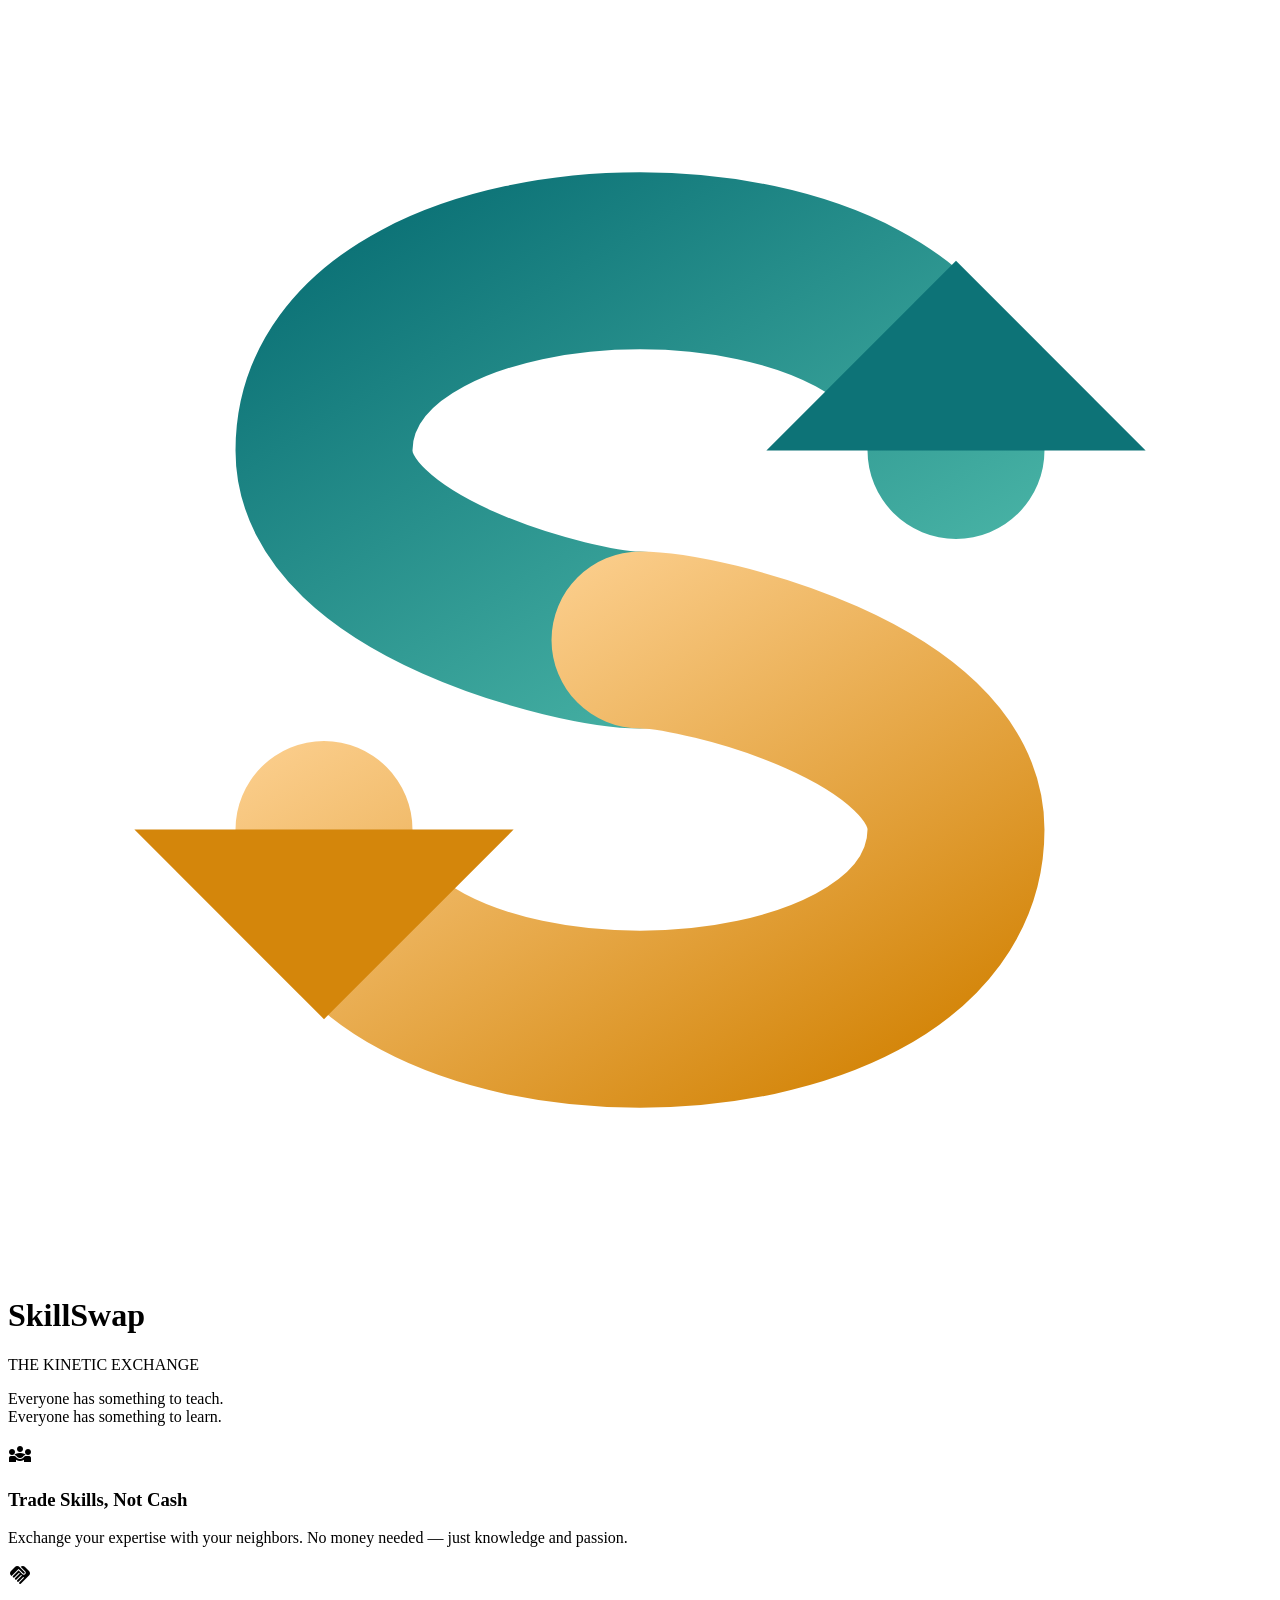
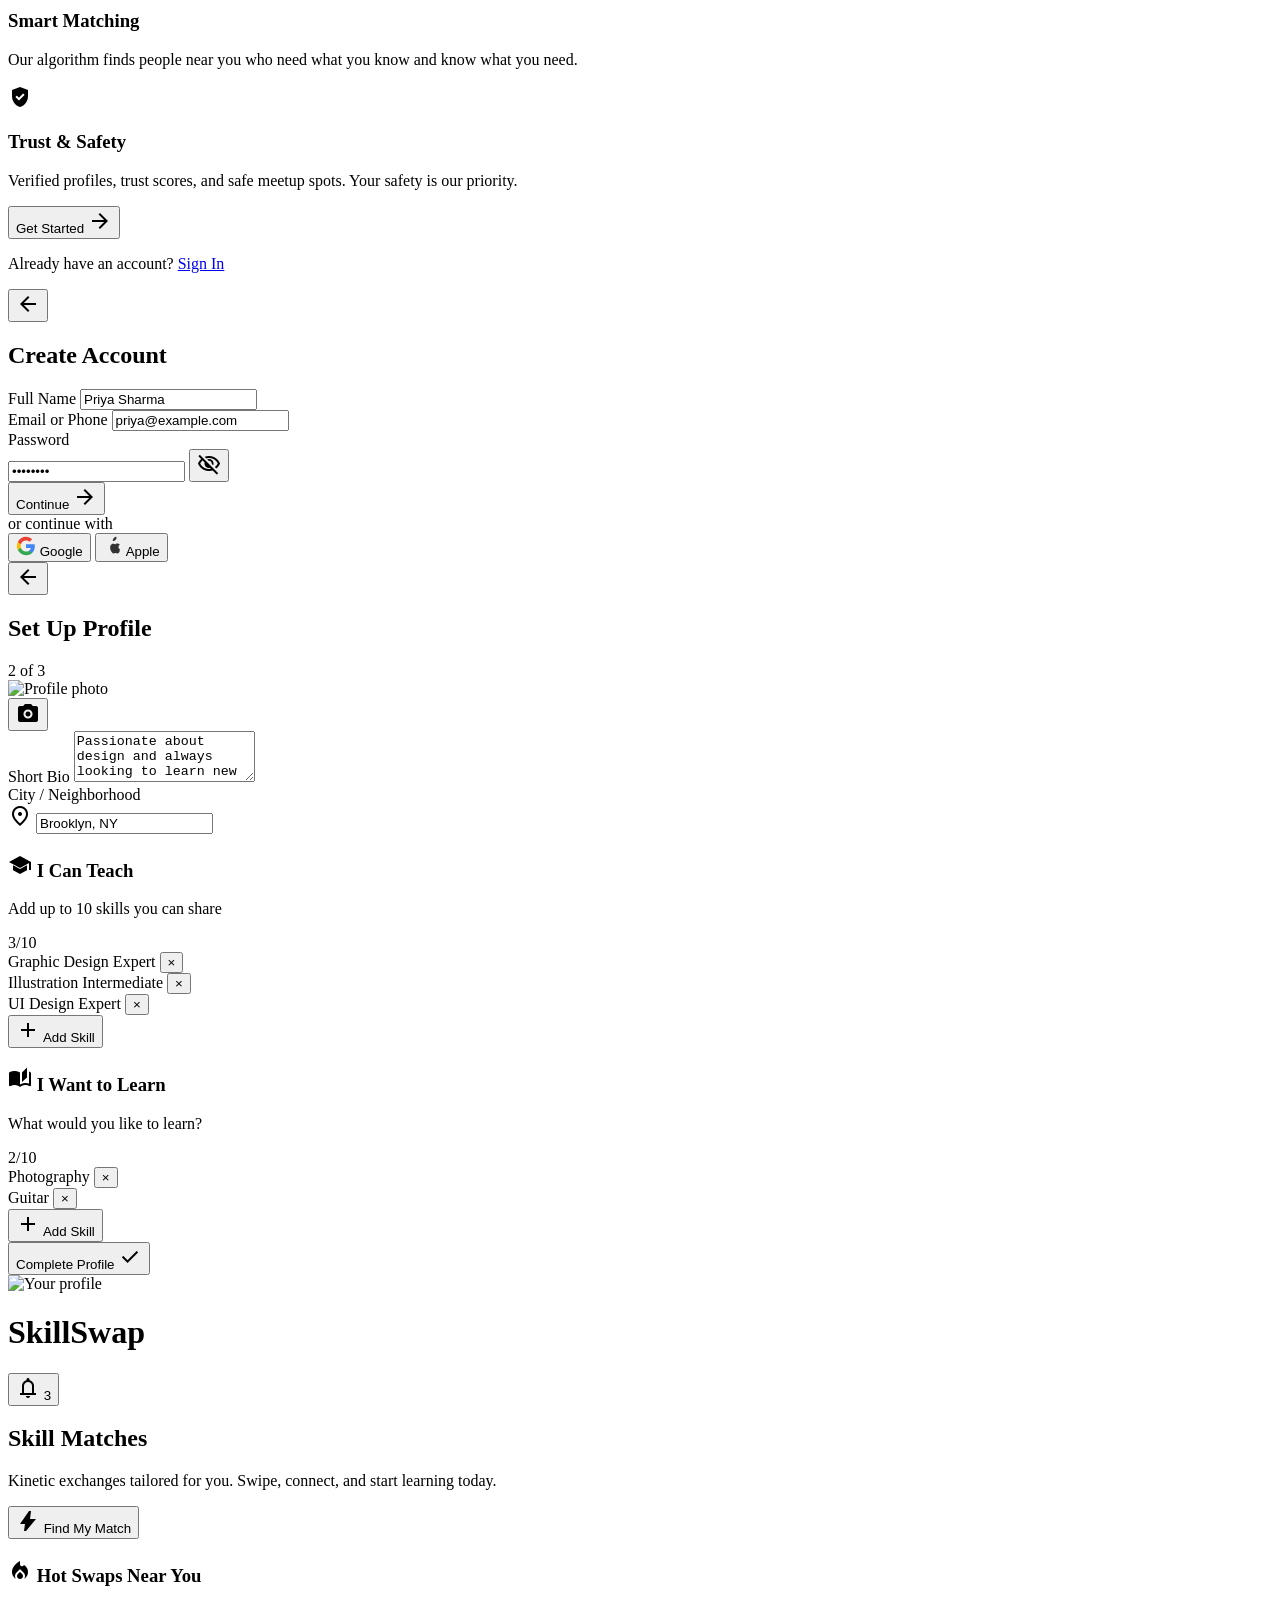
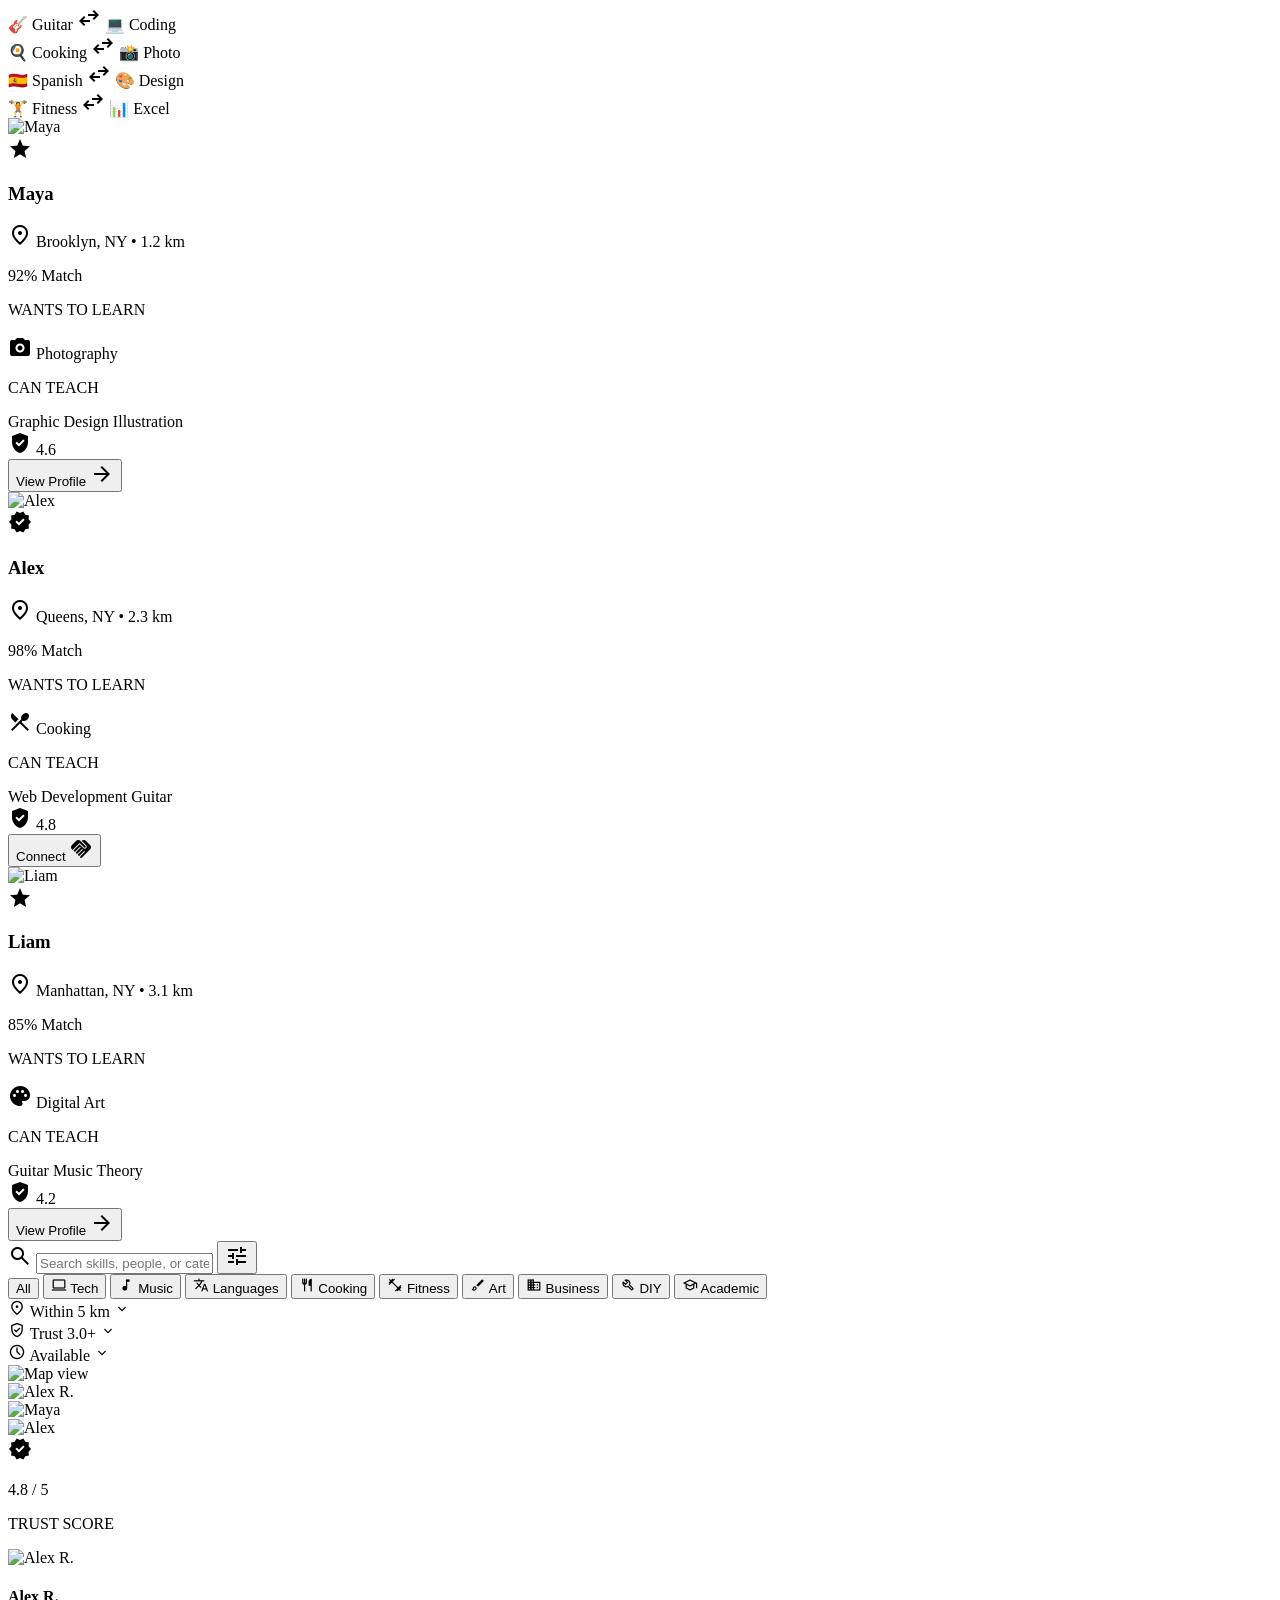
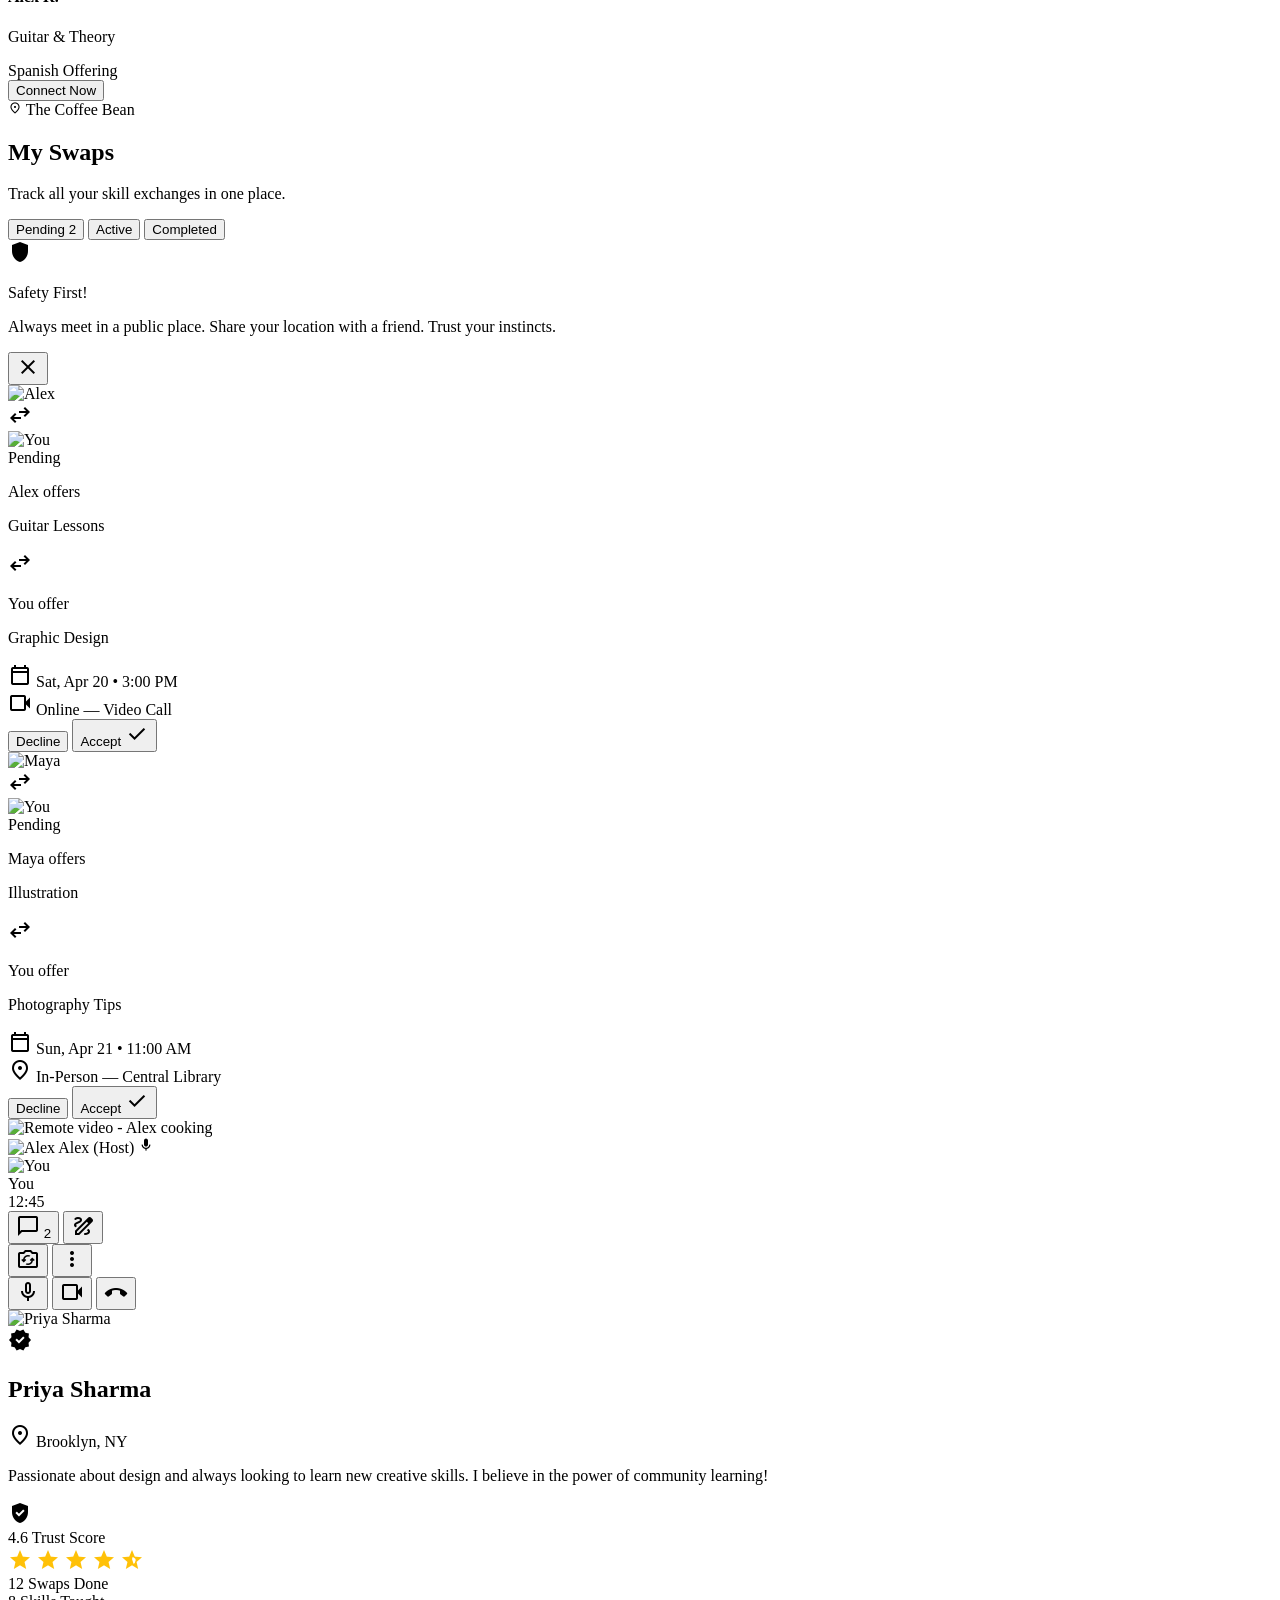
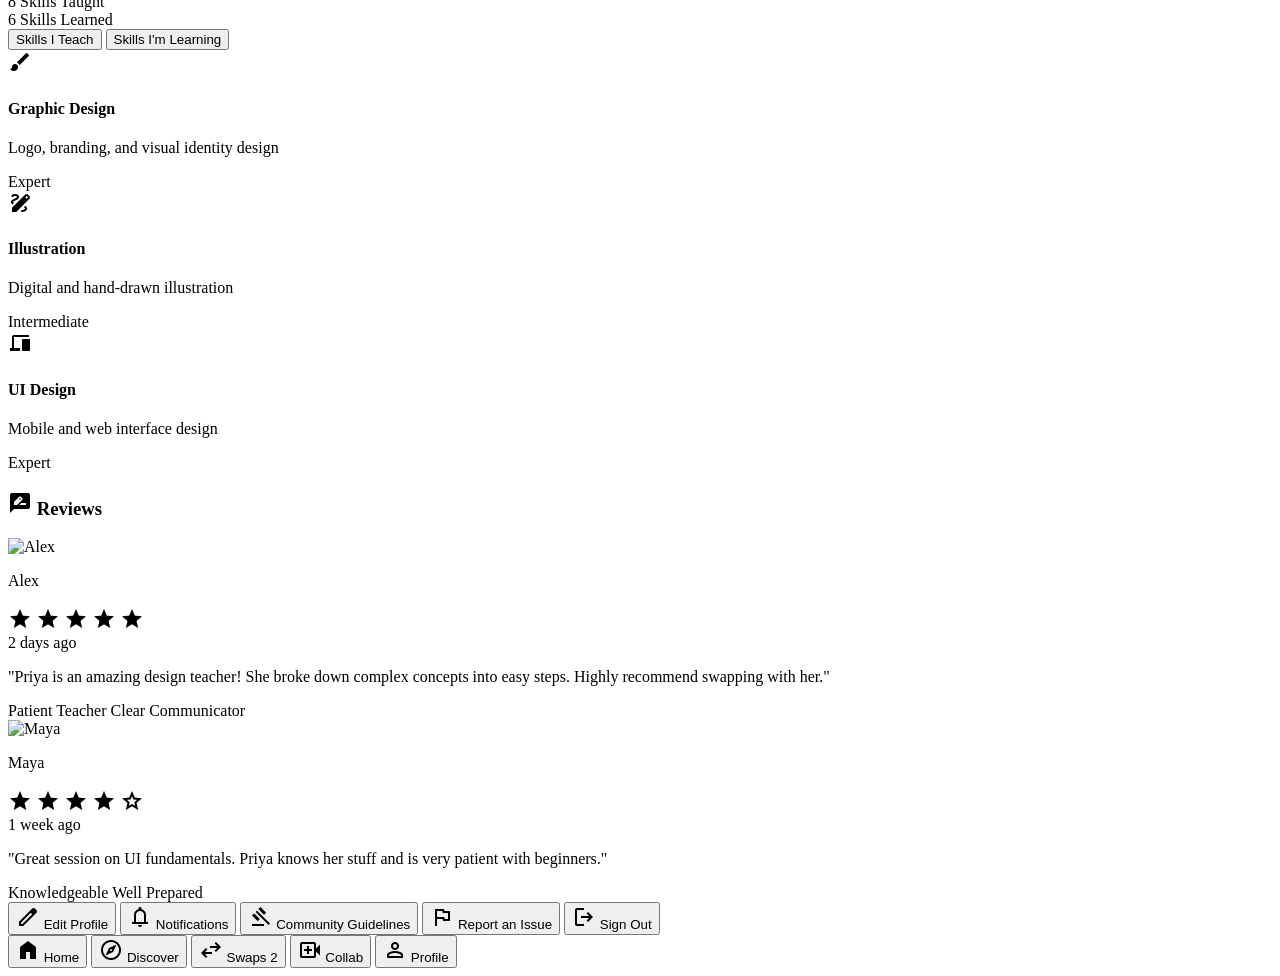
==== index.html @ 739ff27f "done commit" ====
<!DOCTYPE html>
<html lang="en">
<head>
    <meta charset="UTF-8"/>
    <meta name="viewport" content="width=device-width, initial-scale=1.0, maximum-scale=1.0, user-scalable=no, viewport-fit=cover"/>
    <title>SkillSwap — Trade Skills, Not Cash</title>
    <meta name="description" content="SkillSwap is a cashless, peer-to-peer skill exchange marketplace where users trade knowledge instead of money. Everyone has something to teach. Everyone has something to learn."/>
    <link rel="preconnect" href="https://fonts.googleapis.com"/>
    <link rel="preconnect" href="https://fonts.gstatic.com" crossorigin/>
    <link href="https://fonts.googleapis.com/css2?family=Plus+Jakarta+Sans:wght@400;500;600;700;800&family=Inter:wght@400;500;600;700&display=swap" rel="stylesheet"/>
    <link href="https://fonts.googleapis.com/css2?family=Material+Symbols+Outlined:wght,FILL@100..700,0..1&display=swap" rel="stylesheet"/>
    <link rel="stylesheet" href="styles.css"/>
</head>
<body>
    <!-- ============================================ -->
    <!-- SPLASH / ONBOARDING SCREEN                    -->
    <!-- ============================================ -->
    <div id="screen-onboarding" class="screen active">
        <div class="onboarding-bg">
            <div class="orb orb-1"></div>
            <div class="orb orb-2"></div>
            <div class="orb orb-3"></div>
        </div>
        <div class="onboarding-content">
            <!-- Logo -->
            <div class="logo-container">
                <svg class="logo-svg" viewBox="0 0 100 100" fill="none" xmlns="http://www.w3.org/2000/svg">
                    <defs>
                        <linearGradient id="primaryGrad" x1="0%" y1="0%" x2="100%" y2="100%">
                            <stop offset="0%" stop-color="#0d7377"/>
                            <stop offset="100%" stop-color="#4db8a9"/>
                        </linearGradient>
                        <linearGradient id="secondaryGrad" x1="100%" y1="100%" x2="0%" y2="0%">
                            <stop offset="0%" stop-color="#d4860b"/>
                            <stop offset="100%" stop-color="#ffd599"/>
                        </linearGradient>
                    </defs>
                    <path d="M 75 35 C 75 15, 25 15, 25 35 C 25 45, 45 50, 50 50" stroke="url(#primaryGrad)" stroke-linecap="round" stroke-width="14"/>
                    <polygon fill="#0d7377" points="75,20 90,35 60,35"/>
                    <path d="M 25 65 C 25 85, 75 85, 75 65 C 75 55, 55 50, 50 50" stroke="url(#secondaryGrad)" stroke-linecap="round" stroke-width="14"/>
                    <polygon fill="#d4860b" points="25,80 10,65 40,65"/>
                </svg>
                <div class="logo-glow"></div>
            </div>
            <h1 class="onboarding-title">SkillSwap</h1>
            <p class="onboarding-subtitle">THE KINETIC EXCHANGE</p>
            <p class="onboarding-tagline">Everyone has something to teach.<br/>Everyone has something to learn.</p>
            
            <!-- Onboarding Cards -->
            <div class="onboarding-cards" id="onboarding-cards">
                <div class="onboarding-card active" data-step="0">
                    <span class="material-symbols-outlined onboarding-card-icon" style="font-variation-settings: 'FILL' 1;">diversity_3</span>
                    <h3>Trade Skills, Not Cash</h3>
                    <p>Exchange your expertise with your neighbors. No money needed — just knowledge and passion.</p>
                </div>
                <div class="onboarding-card" data-step="1">
                    <span class="material-symbols-outlined onboarding-card-icon" style="font-variation-settings: 'FILL' 1;">handshake</span>
                    <h3>Smart Matching</h3>
                    <p>Our algorithm finds people near you who need what you know and know what you need.</p>
                </div>
                <div class="onboarding-card" data-step="2">
                    <span class="material-symbols-outlined onboarding-card-icon" style="font-variation-settings: 'FILL' 1;">verified_user</span>
                    <h3>Trust & Safety</h3>
                    <p>Verified profiles, trust scores, and safe meetup spots. Your safety is our priority.</p>
                </div>
            </div>
            <div class="onboarding-dots">
                <span class="dot active"></span>
                <span class="dot"></span>
                <span class="dot"></span>
            </div>
            <button class="btn-primary btn-lg" id="btn-get-started">
                <span>Get Started</span>
                <span class="material-symbols-outlined">arrow_forward</span>
            </button>
            <p class="onboarding-signin">Already have an account? <a href="#" id="btn-signin">Sign In</a></p>
        </div>
    </div>

    <!-- ============================================ -->
    <!-- SIGN UP SCREEN                                -->
    <!-- ============================================ -->
    <div id="screen-signup" class="screen">
        <div class="screen-header">
            <button class="btn-icon" id="signup-back">
                <span class="material-symbols-outlined">arrow_back</span>
            </button>
            <h2 class="screen-title">Create Account</h2>
            <div style="width:40px"></div>
        </div>
        <div class="screen-body">
            <div class="signup-form">
                <div class="form-group">
                    <label class="form-label">Full Name</label>
                    <input type="text" class="form-input" id="signup-name" placeholder="Enter your full name" value="Priya Sharma"/>
                </div>
                <div class="form-group">
                    <label class="form-label">Email or Phone</label>
                    <input type="text" class="form-input" id="signup-email" placeholder="email@example.com or +1..." value="priya@example.com"/>
                </div>
                <div class="form-group">
                    <label class="form-label">Password</label>
                    <div class="input-with-icon">
                        <input type="password" class="form-input" id="signup-password" placeholder="Create a strong password" value="••••••••"/>
                        <button class="input-icon-btn">
                            <span class="material-symbols-outlined">visibility_off</span>
                        </button>
                    </div>
                </div>
                
                <!-- OTP Section -->
                <div class="otp-section" id="otp-section" style="display:none;">
                    <p class="otp-text">We sent a verification code to your email</p>
                    <div class="otp-inputs">
                        <input type="text" maxlength="1" class="otp-input" value="4"/>
                        <input type="text" maxlength="1" class="otp-input" value="7"/>
                        <input type="text" maxlength="1" class="otp-input" value="2"/>
                        <input type="text" maxlength="1" class="otp-input" value="9"/>
                    </div>
                    <p class="otp-resend">Didn't get a code? <a href="#">Resend</a></p>
                </div>
                
                <button class="btn-primary btn-lg btn-full" id="btn-signup-next">
                    <span>Continue</span>
                    <span class="material-symbols-outlined">arrow_forward</span>
                </button>
                
                <div class="divider-text">
                    <span>or continue with</span>
                </div>
                <div class="social-buttons">
                    <button class="btn-social">
                        <svg width="20" height="20" viewBox="0 0 24 24"><path d="M22.56 12.25c0-.78-.07-1.53-.2-2.25H12v4.26h5.92a5.06 5.06 0 0 1-2.2 3.32v2.77h3.57c2.08-1.92 3.28-4.74 3.28-8.1z" fill="#4285F4"/><path d="M12 23c2.97 0 5.46-.98 7.28-2.66l-3.57-2.77c-.98.66-2.23 1.06-3.71 1.06-2.86 0-5.29-1.93-6.16-4.53H2.18v2.84C3.99 20.53 7.7 23 12 23z" fill="#34A853"/><path d="M5.84 14.09c-.22-.66-.35-1.36-.35-2.09s.13-1.43.35-2.09V7.07H2.18C1.43 8.55 1 10.22 1 12s.43 3.45 1.18 4.93l2.85-2.22.81-.62z" fill="#FBBC05"/><path d="M12 5.38c1.62 0 3.06.56 4.21 1.64l3.15-3.15C17.45 2.09 14.97 1 12 1 7.7 1 3.99 3.47 2.18 7.07l3.66 2.84c.87-2.6 3.3-4.53 6.16-4.53z" fill="#EA4335"/></svg>
                        <span>Google</span>
                    </button>
                    <button class="btn-social">
                        <svg width="20" height="20" viewBox="0 0 24 24"><path d="M16.365 1.43c0 1.14-.493 2.27-1.177 3.08-.744.9-1.99 1.57-2.987 1.57-.18 0-.36-.02-.53-.06.02-.17.04-.36.04-.55 0-1.12.535-2.22 1.235-3.02.75-.85 2.08-1.54 2.94-1.57.04.18.06.35.06.55h-.585zm3.59 17.58c-.63.97-1.33 1.87-2.38 1.89-1 .02-1.35-.6-2.5-.6-1.15 0-1.55.58-2.5.62-1.03.04-1.8-1.01-2.45-1.97-1.28-1.93-2.28-5.45-.95-7.82.63-1.17 1.8-1.93 3.04-1.95 1-.02 1.94.66 2.5.66.56 0 1.63-.82 2.78-.7.47.02 1.79.19 2.64 1.42-.07.04-1.57.91-1.55 2.73.02 2.17 1.93 2.9 1.95 2.91-.02.06-.3 1.03-.98 2.04l.4-.23z" fill="#333"/></svg>
                        <span>Apple</span>
                    </button>
                </div>
            </div>
        </div>
    </div>

    <!-- ============================================ -->
    <!-- PROFILE SETUP SCREEN                          -->
    <!-- ============================================ -->
    <div id="screen-profile-setup" class="screen">
        <div class="screen-header">
            <button class="btn-icon" id="profile-setup-back">
                <span class="material-symbols-outlined">arrow_back</span>
            </button>
            <h2 class="screen-title">Set Up Profile</h2>
            <span class="step-indicator">2 of 3</span>
        </div>
        <div class="screen-body">
            <div class="profile-setup-form">
                <!-- Photo Upload -->
                <div class="photo-upload-area">
                    <div class="photo-placeholder" id="profile-photo-preview">
                        <img src="https://lh3.googleusercontent.com/aida-public/[base64]" alt="Profile photo"/>
                    </div>
                    <button class="btn-photo-edit">
                        <span class="material-symbols-outlined" style="font-variation-settings: 'FILL' 1;">photo_camera</span>
                    </button>
                </div>
                
                <div class="form-group">
                    <label class="form-label">Short Bio</label>
                    <textarea class="form-textarea" placeholder="Tell people about yourself..." rows="3">Passionate about design and always looking to learn new creative skills. I believe in the power of community learning!</textarea>
                </div>
                <div class="form-group">
                    <label class="form-label">City / Neighborhood</label>
                    <div class="input-with-icon">
                        <span class="material-symbols-outlined input-icon-left">location_on</span>
                        <input type="text" class="form-input has-icon-left" placeholder="e.g. Brooklyn, NY" value="Brooklyn, NY"/>
                    </div>
                </div>

                <!-- Skills I Can Teach -->
                <div class="skills-section">
                    <div class="skills-section-header">
                        <div>
                            <h3 class="skills-section-title">
                                <span class="material-symbols-outlined" style="font-variation-settings: 'FILL' 1;">school</span>
                                I Can Teach
                            </h3>
                            <p class="skills-section-subtitle">Add up to 10 skills you can share</p>
                        </div>
                        <span class="skills-count">3/10</span>
                    </div>
                    <div class="skills-chips" id="teach-skills">
                        <div class="skill-chip skill-chip-teach">
                            <span>Graphic Design</span>
                            <span class="skill-level">Expert</span>
                            <button class="chip-remove">×</button>
                        </div>
                        <div class="skill-chip skill-chip-teach">
                            <span>Illustration</span>
                            <span class="skill-level">Intermediate</span>
                            <button class="chip-remove">×</button>
                        </div>
                        <div class="skill-chip skill-chip-teach">
                            <span>UI Design</span>
                            <span class="skill-level">Expert</span>
                            <button class="chip-remove">×</button>
                        </div>
                        <button class="btn-add-skill">
                            <span class="material-symbols-outlined">add</span>
                            Add Skill
                        </button>
                    </div>
                </div>

                <!-- Skills I Want to Learn -->
                <div class="skills-section">
                    <div class="skills-section-header">
                        <div>
                            <h3 class="skills-section-title">
                                <span class="material-symbols-outlined" style="font-variation-settings: 'FILL' 1;">auto_stories</span>
                                I Want to Learn
                            </h3>
                            <p class="skills-section-subtitle">What would you like to learn?</p>
                        </div>
                        <span class="skills-count">2/10</span>
                    </div>
                    <div class="skills-chips" id="learn-skills">
                        <div class="skill-chip skill-chip-learn">
                            <span>Photography</span>
                            <button class="chip-remove">×</button>
                        </div>
                        <div class="skill-chip skill-chip-learn">
                            <span>Guitar</span>
                            <button class="chip-remove">×</button>
                        </div>
                        <button class="btn-add-skill">
                            <span class="material-symbols-outlined">add</span>
                            Add Skill
                        </button>
                    </div>
                </div>

                <button class="btn-primary btn-lg btn-full" id="btn-profile-complete">
                    <span>Complete Profile</span>
                    <span class="material-symbols-outlined">check</span>
                </button>
            </div>
        </div>
    </div>

    <!-- ============================================ -->
    <!-- MAIN APP SHELL (with bottom nav)              -->
    <!-- ============================================ -->
    <div id="screen-app" class="screen">
        <!-- Top App Bar -->
        <header class="app-header" id="app-header">
            <div class="app-header-left">
                <div class="header-avatar" id="header-avatar-btn">
                    <img src="https://lh3.googleusercontent.com/aida-public/[base64]" alt="Your profile"/>
                </div>
                <h1 class="app-logo">SkillSwap</h1>
            </div>
            <div class="app-header-right">
                <button class="btn-icon" id="btn-notifications">
                    <span class="material-symbols-outlined">notifications</span>
                    <span class="notification-badge">3</span>
                </button>
            </div>
        </header>

        <!-- Tab Content Area -->
        <main class="app-content" id="app-content">

            <!-- ===== HOME TAB ===== -->
            <div class="tab-content active" id="tab-home">
                <section class="home-hero">
                    <h2 class="section-headline">Skill Matches</h2>
                    <p class="section-subtext">Kinetic exchanges tailored for you. Swipe, connect, and start learning today.</p>
                </section>

                <!-- Find My Match Button -->
                <button class="btn-match-finder" id="btn-find-match">
                    <div class="match-finder-glow"></div>
                    <span class="material-symbols-outlined" style="font-variation-settings: 'FILL' 1;">bolt</span>
                    <span>Find My Match</span>
                </button>

                <!-- Hot Swaps Section -->
                <section class="hot-swaps">
                    <h3 class="section-title-sm">
                        <span class="material-symbols-outlined" style="font-variation-settings: 'FILL' 1; color: var(--error);">local_fire_department</span>
                        Hot Swaps Near You
                    </h3>
                    <div class="hot-swaps-scroll">
                        <div class="hot-swap-chip">
                            <span>🎸 Guitar</span>
                            <span class="material-symbols-outlined swap-arrow">swap_horiz</span>
                            <span>💻 Coding</span>
                        </div>
                        <div class="hot-swap-chip">
                            <span>🍳 Cooking</span>
                            <span class="material-symbols-outlined swap-arrow">swap_horiz</span>
                            <span>📸 Photo</span>
                        </div>
                        <div class="hot-swap-chip">
                            <span>🇪🇸 Spanish</span>
                            <span class="material-symbols-outlined swap-arrow">swap_horiz</span>
                            <span>🎨 Design</span>
                        </div>
                        <div class="hot-swap-chip">
                            <span>🏋️ Fitness</span>
                            <span class="material-symbols-outlined swap-arrow">swap_horiz</span>
                            <span>📊 Excel</span>
                        </div>
                    </div>
                </section>

                <!-- Match Cards Feed -->
                <section class="match-feed">
                    <!-- Match Card 1 - Maya -->
                    <article class="match-card" id="match-card-maya">
                        <div class="card-bg-decor card-bg-decor-right"></div>
                        <div class="match-card-header">
                            <div class="match-user-info">
                                <div class="avatar-with-badge">
                                    <img class="avatar-lg" src="https://lh3.googleusercontent.com/aida-public/[base64]" alt="Maya"/>
                                    <div class="avatar-badge-star">
                                        <span class="material-symbols-outlined" style="font-variation-settings: 'FILL' 1;">star</span>
                                    </div>
                                </div>
                                <div>
                                    <h3 class="match-name">Maya</h3>
                                    <p class="match-location">
                                        <span class="material-symbols-outlined">location_on</span>
                                        Brooklyn, NY • 1.2 km
                                    </p>
                                </div>
                            </div>
                            <span class="match-percent">92% Match</span>
                        </div>
                        <div class="match-skills-section">
                            <div>
                                <p class="skill-label">WANTS TO LEARN</p>
                                <div class="skill-chip-inline skill-chip-learn-inline">
                                    <span class="material-symbols-outlined" style="font-variation-settings: 'FILL' 1;">photo_camera</span>
                                    Photography
                                </div>
                            </div>
                            <div>
                                <p class="skill-label">CAN TEACH</p>
                                <div class="skill-chips-row">
                                    <span class="skill-chip-mini">Graphic Design</span>
                                    <span class="skill-chip-mini">Illustration</span>
                                </div>
                            </div>
                        </div>
                        <div class="match-card-footer">
                            <div class="trust-score-mini">
                                <span class="material-symbols-outlined" style="font-variation-settings: 'FILL' 1;">verified_user</span>
                                <span>4.6</span>
                            </div>
                            <button class="btn-secondary" onclick="navigateToTab('swaps')">
                                View Profile
                                <span class="material-symbols-outlined">arrow_forward</span>
                            </button>
                        </div>
                    </article>

                    <!-- Match Card 2 - Alex -->
                    <article class="match-card match-card-alt" id="match-card-alex">
                        <div class="card-bg-decor card-bg-decor-left"></div>
                        <div class="match-card-header">
                            <div class="match-user-info">
                                <div class="avatar-with-badge">
                                    <img class="avatar-lg" src="https://lh3.googleusercontent.com/aida-public/[base64]" alt="Alex"/>
                                    <div class="avatar-badge-verified">
                                        <span class="material-symbols-outlined" style="font-variation-settings: 'FILL' 1;">verified</span>
                                    </div>
                                </div>
                                <div>
                                    <h3 class="match-name">Alex</h3>
                                    <p class="match-location">
                                        <span class="material-symbols-outlined">location_on</span>
                                        Queens, NY • 2.3 km
                                    </p>
                                </div>
                            </div>
                            <span class="match-percent match-percent-high">98% Match</span>
                        </div>
                        <div class="match-skills-section">
                            <div>
                                <p class="skill-label">WANTS TO LEARN</p>
                                <div class="skill-chip-inline skill-chip-learn-inline">
                                    <span class="material-symbols-outlined" style="font-variation-settings: 'FILL' 1;">restaurant_menu</span>
                                    Cooking
                                </div>
                            </div>
                            <div>
                                <p class="skill-label">CAN TEACH</p>
                                <div class="skill-chips-row">
                                    <span class="skill-chip-mini">Web Development</span>
                                    <span class="skill-chip-mini">Guitar</span>
                                </div>
                            </div>
                        </div>
                        <div class="match-card-footer">
                            <div class="trust-score-mini">
                                <span class="material-symbols-outlined" style="font-variation-settings: 'FILL' 1;">verified_user</span>
                                <span>4.8</span>
                            </div>
                            <button class="btn-primary" id="btn-connect-alex">
                                <span>Connect</span>
                                <span class="material-symbols-outlined" style="font-variation-settings: 'FILL' 1;">handshake</span>
                            </button>
                        </div>
                    </article>

                    <!-- Match Card 3 - Liam -->
                    <article class="match-card" id="match-card-liam">
                        <div class="card-bg-decor card-bg-decor-right"></div>
                        <div class="match-card-header">
                            <div class="match-user-info">
                                <div class="avatar-with-badge">
                                    <img class="avatar-lg" src="https://lh3.googleusercontent.com/aida-public/[base64]" alt="Liam"/>
                                    <div class="avatar-badge-star">
                                        <span class="material-symbols-outlined" style="font-variation-settings: 'FILL' 1;">star</span>
                                    </div>
                                </div>
                                <div>
                                    <h3 class="match-name">Liam</h3>
                                    <p class="match-location">
                                        <span class="material-symbols-outlined">location_on</span>
                                        Manhattan, NY • 3.1 km
                                    </p>
                                </div>
                            </div>
                            <span class="match-percent">85% Match</span>
                        </div>
                        <div class="match-skills-section">
                            <div>
                                <p class="skill-label">WANTS TO LEARN</p>
                                <div class="skill-chip-inline skill-chip-learn-inline">
                                    <span class="material-symbols-outlined" style="font-variation-settings: 'FILL' 1;">palette</span>
                                    Digital Art
                                </div>
                            </div>
                            <div>
                                <p class="skill-label">CAN TEACH</p>
                                <div class="skill-chips-row">
                                    <span class="skill-chip-mini">Guitar</span>
                                    <span class="skill-chip-mini">Music Theory</span>
                                </div>
                            </div>
                        </div>
                        <div class="match-card-footer">
                            <div class="trust-score-mini">
                                <span class="material-symbols-outlined" style="font-variation-settings: 'FILL' 1;">verified_user</span>
                                <span>4.2</span>
                            </div>
                            <button class="btn-secondary">
                                View Profile
                                <span class="material-symbols-outlined">arrow_forward</span>
                            </button>
                        </div>
                    </article>
                </section>
            </div>

            <!-- ===== DISCOVER TAB ===== -->
            <div class="tab-content" id="tab-discover">
                <!-- Search Bar -->
                <div class="discover-search">
                    <span class="material-symbols-outlined">search</span>
                    <input type="text" placeholder="Search skills, people, or categories..." class="discover-search-input"/>
                    <button class="btn-filter">
                        <span class="material-symbols-outlined">tune</span>
                    </button>
                </div>

                <!-- Filter Pills -->
                <div class="filter-pills">
                    <button class="filter-pill active">All</button>
                    <button class="filter-pill">
                        <span class="material-symbols-outlined" style="font-size:16px;">computer</span> Tech
                    </button>
                    <button class="filter-pill">
                        <span class="material-symbols-outlined" style="font-size:16px;">music_note</span> Music
                    </button>
                    <button class="filter-pill">
                        <span class="material-symbols-outlined" style="font-size:16px;">translate</span> Languages
                    </button>
                    <button class="filter-pill">
                        <span class="material-symbols-outlined" style="font-size:16px;">restaurant</span> Cooking
                    </button>
                    <button class="filter-pill">
                        <span class="material-symbols-outlined" style="font-size:16px;">fitness_center</span> Fitness
                    </button>
                    <button class="filter-pill">
                        <span class="material-symbols-outlined" style="font-size:16px;">brush</span> Art
                    </button>
                    <button class="filter-pill">
                        <span class="material-symbols-outlined" style="font-size:16px;">business</span> Business
                    </button>
                    <button class="filter-pill">
                        <span class="material-symbols-outlined" style="font-size:16px;">build</span> DIY
                    </button>
                    <button class="filter-pill">
                        <span class="material-symbols-outlined" style="font-size:16px;">school</span> Academic
                    </button>
                </div>

                <!-- Filter Controls -->
                <div class="filter-controls">
                    <div class="filter-control">
                        <span class="material-symbols-outlined" style="font-size: 18px;">location_on</span>
                        <span>Within 5 km</span>
                        <span class="material-symbols-outlined" style="font-size: 16px;">expand_more</span>
                    </div>
                    <div class="filter-control">
                        <span class="material-symbols-outlined" style="font-size: 18px;">verified_user</span>
                        <span>Trust 3.0+</span>
                        <span class="material-symbols-outlined" style="font-size: 16px;">expand_more</span>
                    </div>
                    <div class="filter-control">
                        <span class="material-symbols-outlined" style="font-size: 18px;">schedule</span>
                        <span>Available</span>
                        <span class="material-symbols-outlined" style="font-size: 16px;">expand_more</span>
                    </div>
                </div>

                <!-- Map View -->
                <div class="discover-map">
                    <img src="https://lh3.googleusercontent.com/aida-public/[base64]" alt="Map view" class="map-background"/>
                    <div class="map-overlay"></div>
                    
                    <!-- Map Pins -->
                    <div class="map-pin" style="top: 35%; left: 40%;">
                        <img src="https://lh3.googleusercontent.com/aida-public/[base64]" alt="Alex R."/>
                        <div class="map-pin-pulse"></div>
                    </div>
                    <div class="map-pin" style="top: 55%; left: 60%;">
                        <img src="https://lh3.googleusercontent.com/aida-public/[base64]" alt="Maya"/>
                        <div class="map-pin-pulse"></div>
                    </div>
                    <div class="map-pin" style="top: 25%; left: 70%;">
                        <img src="https://lh3.googleusercontent.com/aida-public/[base64]" alt="Alex"/>
                        <div class="map-pin-pulse"></div>
                    </div>

                    <!-- Floating Profile Card on Map -->
                    <div class="map-profile-card">
                        <div class="map-trust-badge">
                            <div class="trust-icon-wrap">
                                <span class="material-symbols-outlined" style="font-variation-settings: 'FILL' 1;">verified</span>
                            </div>
                            <div>
                                <p class="trust-number">4.8 <span>/ 5</span></p>
                                <p class="trust-label">TRUST SCORE</p>
                            </div>
                        </div>
                        <div class="map-card-content">
                            <div class="map-card-user">
                                <img src="https://lh3.googleusercontent.com/aida-public/[base64]" alt="Alex R."/>
                                <div>
                                    <h4>Alex R.</h4>
                                    <p>Guitar & Theory</p>
                                </div>
                            </div>
                            <div class="map-card-tags">
                                <span class="tag-neutral">Spanish</span>
                                <span class="tag-offering">Offering</span>
                            </div>
                            <button class="btn-primary btn-full btn-sm">Connect Now</button>
                        </div>
                        <div class="map-pin-connector"></div>
                        <div class="map-pin-dot"></div>
                    </div>

                    <!-- Location Tag -->
                    <div class="map-location-tag">
                        <span class="material-symbols-outlined" style="font-size:14px;">location_on</span>
                        The Coffee Bean
                    </div>
                </div>
            </div>

            <!-- ===== SWAPS TAB ===== -->
            <div class="tab-content" id="tab-swaps">
                <section class="swaps-header">
                    <h2 class="section-headline">My Swaps</h2>
                    <p class="section-subtext">Track all your skill exchanges in one place.</p>
                </section>

                <!-- Swap Status Tabs -->
                <div class="swap-status-tabs">
                    <button class="swap-tab active" data-status="pending">
                        Pending
                        <span class="swap-tab-badge">2</span>
                    </button>
                    <button class="swap-tab" data-status="active">Active</button>
                    <button class="swap-tab" data-status="completed">Completed</button>
                </div>

                <!-- Safety Banner -->
                <div class="safety-banner" id="safety-banner">
                    <span class="material-symbols-outlined" style="font-variation-settings: 'FILL' 1; color: var(--secondary);">shield</span>
                    <div>
                        <p class="safety-title">Safety First!</p>
                        <p class="safety-text">Always meet in a public place. Share your location with a friend. Trust your instincts.</p>
                    </div>
                    <button class="btn-icon-sm" id="dismiss-safety">
                        <span class="material-symbols-outlined">close</span>
                    </button>
                </div>

                <!-- Swap Cards -->
                <div class="swap-cards">
                    <!-- Pending Swap 1 -->
                    <div class="swap-card">
                        <div class="swap-card-header">
                            <div class="swap-users">
                                <img class="swap-avatar" src="https://lh3.googleusercontent.com/aida-public/[base64]" alt="Alex"/>
                                <div class="swap-arrow-icon">
                                    <span class="material-symbols-outlined">swap_horiz</span>
                                </div>
                                <img class="swap-avatar" src="https://lh3.googleusercontent.com/aida-public/[base64]" alt="You"/>
                            </div>
                            <span class="swap-status swap-status-pending">Pending</span>
                        </div>
                        <div class="swap-proposal">
                            <div class="swap-side">
                                <p class="swap-side-label">Alex offers</p>
                                <p class="swap-side-skill">Guitar Lessons</p>
                            </div>
                            <div class="swap-exchange-icon">
                                <span class="material-symbols-outlined" style="font-variation-settings: 'FILL' 1;">swap_horiz</span>
                            </div>
                            <div class="swap-side">
                                <p class="swap-side-label">You offer</p>
                                <p class="swap-side-skill">Graphic Design</p>
                            </div>
                        </div>
                        <div class="swap-details">
                            <div class="swap-detail">
                                <span class="material-symbols-outlined">calendar_today</span>
                                <span>Sat, Apr 20 • 3:00 PM</span>
                            </div>
                            <div class="swap-detail">
                                <span class="material-symbols-outlined">videocam</span>
                                <span>Online — Video Call</span>
                            </div>
                        </div>
                        <div class="swap-actions">
                            <button class="btn-outline">Decline</button>
                            <button class="btn-primary" id="btn-accept-swap">
                                <span>Accept</span>
                                <span class="material-symbols-outlined">check</span>
                            </button>
                        </div>
                    </div>

                    <!-- Pending Swap 2 -->
                    <div class="swap-card">
                        <div class="swap-card-header">
                            <div class="swap-users">
                                <img class="swap-avatar" src="https://lh3.googleusercontent.com/aida-public/[base64]" alt="Maya"/>
                                <div class="swap-arrow-icon">
                                    <span class="material-symbols-outlined">swap_horiz</span>
                                </div>
                                <img class="swap-avatar" src="https://lh3.googleusercontent.com/aida-public/[base64]" alt="You"/>
                            </div>
                            <span class="swap-status swap-status-pending">Pending</span>
                        </div>
                        <div class="swap-proposal">
                            <div class="swap-side">
                                <p class="swap-side-label">Maya offers</p>
                                <p class="swap-side-skill">Illustration</p>
                            </div>
                            <div class="swap-exchange-icon">
                                <span class="material-symbols-outlined" style="font-variation-settings: 'FILL' 1;">swap_horiz</span>
                            </div>
                            <div class="swap-side">
                                <p class="swap-side-label">You offer</p>
                                <p class="swap-side-skill">Photography Tips</p>
                            </div>
                        </div>
                        <div class="swap-details">
                            <div class="swap-detail">
                                <span class="material-symbols-outlined">calendar_today</span>
                                <span>Sun, Apr 21 • 11:00 AM</span>
                            </div>
                            <div class="swap-detail">
                                <span class="material-symbols-outlined">location_on</span>
                                <span>In-Person — Central Library</span>
                            </div>
                        </div>
                        <div class="swap-actions">
                            <button class="btn-outline">Decline</button>
                            <button class="btn-primary">
                                <span>Accept</span>
                                <span class="material-symbols-outlined">check</span>
                            </button>
                        </div>
                    </div>

                    <!-- Chat / Messaging thread preview -->
                    <div class="swap-card swap-card-active" style="display:none;" id="active-swap-card">
                        <div class="swap-card-header">
                            <div class="swap-users">
                                <img class="swap-avatar" src="https://lh3.googleusercontent.com/aida-public/[base64]" alt="Alex"/>
                                <div class="swap-arrow-icon">
                                    <span class="material-symbols-outlined">swap_horiz</span>
                                </div>
                                <img class="swap-avatar" src="https://lh3.googleusercontent.com/aida-public/[base64]" alt="You"/>
                            </div>
                            <span class="swap-status swap-status-active">Active</span>
                        </div>
                        <div class="swap-proposal">
                            <div class="swap-side">
                                <p class="swap-side-label">Alex teaches</p>
                                <p class="swap-side-skill">Guitar</p>
                            </div>
                            <div class="swap-exchange-icon">
                                <span class="material-symbols-outlined" style="font-variation-settings: 'FILL' 1;">swap_horiz</span>
                            </div>
                            <div class="swap-side">
                                <p class="swap-side-label">You teach</p>
                                <p class="swap-side-skill">Design</p>
                            </div>
                        </div>
                        <!-- Mini Chat Preview -->
                        <div class="chat-preview">
                            <div class="chat-message chat-message-other">
                                <img class="chat-msg-avatar" src="https://lh3.googleusercontent.com/aida-public/[base64]" alt="Alex"/>
                                <div class="chat-bubble chat-bubble-other">Hey! Ready for our Guitar ↔ Design session tomorrow? 🎸</div>
                            </div>
                            <div class="chat-message chat-message-self">
                                <div class="chat-bubble chat-bubble-self">Absolutely! I've prepared some design fundamentals to share. See you at 3! 🎨</div>
                            </div>
                        </div>
                        <div class="swap-actions">
                            <button class="btn-outline" onclick="navigateToTab('collaborate')">
                                <span class="material-symbols-outlined">videocam</span>
                                Start Call
                            </button>
                            <button class="btn-primary btn-success">
                                <span class="material-symbols-outlined" style="font-variation-settings: 'FILL' 1;">check_circle</span>
                                <span>Mark Complete</span>
                            </button>
                        </div>
                    </div>
                </div>
            </div>

            <!-- ===== COLLABORATE TAB ===== -->
            <div class="tab-content" id="tab-collaborate">
                <div class="collaborate-screen">
                    <!-- Video Area -->
                    <div class="video-container">
                        <div class="video-main">
                            <img src="https://lh3.googleusercontent.com/aida-public/[base64]" alt="Remote video - Alex cooking" class="video-feed"/>
                            <div class="video-gradient-overlay"></div>
                            <div class="video-user-badge">
                                <img class="video-badge-avatar" src="https://lh3.googleusercontent.com/aida-public/[base64]" alt="Alex"/>
                                <span>Alex (Host)</span>
                                <span class="material-symbols-outlined" style="font-variation-settings: 'FILL' 1; font-size: 16px;">mic</span>
                            </div>
                        </div>
                        <div class="video-self">
                            <img src="https://lh3.googleusercontent.com/aida-public/[base64]" alt="You" class="video-feed"/>
                            <div class="video-gradient-overlay"></div>
                            <div class="self-label">You</div>
                        </div>
                    </div>

                    <!-- Session Timer -->
                    <div class="session-timer">
                        <div class="timer-dot"></div>
                        <span>12:45</span>
                    </div>

                    <!-- Side Tools -->
                    <div class="side-tools">
                        <button class="side-tool-btn" id="btn-chat-tool">
                            <span class="material-symbols-outlined">chat_bubble</span>
                            <span class="tool-badge">2</span>
                        </button>
                        <button class="side-tool-btn" id="btn-whiteboard-tool">
                            <span class="material-symbols-outlined">draw</span>
                        </button>
                    </div>

                    <!-- Top Controls -->
                    <div class="video-top-controls">
                        <button class="video-ctrl-btn">
                            <span class="material-symbols-outlined">flip_camera_ios</span>
                        </button>
                        <button class="video-ctrl-btn">
                            <span class="material-symbols-outlined">more_vert</span>
                        </button>
                    </div>

                    <!-- Bottom Controls -->
                    <div class="video-bottom-controls">
                        <div class="video-controls-dock">
                            <button class="dock-btn">
                                <span class="material-symbols-outlined">mic</span>
                            </button>
                            <button class="dock-btn">
                                <span class="material-symbols-outlined">videocam</span>
                            </button>
                            <button class="dock-btn dock-btn-end">
                                <span class="material-symbols-outlined" style="font-variation-settings: 'FILL' 1;">call_end</span>
                            </button>
                        </div>
                    </div>

                    <!-- Whiteboard Overlay (Hidden by default) -->
                    <div class="whiteboard-overlay" id="whiteboard-overlay" style="display:none;">
                        <div class="whiteboard-header">
                            <h3>Whiteboard</h3>
                            <button class="btn-icon-sm" id="close-whiteboard">
                                <span class="material-symbols-outlined">close</span>
                            </button>
                        </div>
                        <canvas id="whiteboard-canvas" class="whiteboard-canvas"></canvas>
                        <div class="whiteboard-toolbar">
                            <button class="wb-tool active" data-tool="pen">
                                <span class="material-symbols-outlined">edit</span>
                            </button>
                            <button class="wb-tool" data-tool="text">
                                <span class="material-symbols-outlined">text_fields</span>
                            </button>
                            <button class="wb-tool" data-tool="eraser">
                                <span class="material-symbols-outlined">ink_eraser</span>
                            </button>
                            <button class="wb-tool" data-tool="image">
                                <span class="material-symbols-outlined">image</span>
                            </button>
                            <div class="wb-color-picker">
                                <span class="wb-color active" style="background: var(--primary);"></span>
                                <span class="wb-color" style="background: var(--error);"></span>
                                <span class="wb-color" style="background: var(--secondary);"></span>
                                <span class="wb-color" style="background: var(--on-surface);"></span>
                            </div>
                        </div>
                    </div>
                </div>
            </div>

            <!-- ===== PROFILE TAB ===== -->
            <div class="tab-content" id="tab-profile">
                <div class="profile-page">
                    <!-- Profile Header -->
                    <div class="profile-header-card">
                        <div class="profile-header-bg"></div>
                        <div class="profile-avatar-section">
                            <div class="profile-avatar-wrapper">
                                <img class="profile-avatar-img" src="https://lh3.googleusercontent.com/aida-public/[base64]" alt="Priya Sharma"/>
                                <div class="profile-verified-badge">
                                    <span class="material-symbols-outlined" style="font-variation-settings: 'FILL' 1;">verified</span>
                                </div>
                            </div>
                            <h2 class="profile-name">Priya Sharma</h2>
                            <p class="profile-location">
                                <span class="material-symbols-outlined">location_on</span>
                                Brooklyn, NY
                            </p>
                            <p class="profile-bio">Passionate about design and always looking to learn new creative skills. I believe in the power of community learning!</p>
                        </div>

                        <!-- Trust Score Card -->
                        <div class="trust-score-card">
                            <div class="trust-shield">
                                <span class="material-symbols-outlined" style="font-variation-settings: 'FILL' 1;">verified_user</span>
                            </div>
                            <div class="trust-info">
                                <span class="trust-score-num">4.6</span>
                                <span class="trust-score-label">Trust Score</span>
                            </div>
                            <div class="trust-stars">
                                <span class="material-symbols-outlined" style="font-variation-settings: 'FILL' 1; color: #FFC107;">star</span>
                                <span class="material-symbols-outlined" style="font-variation-settings: 'FILL' 1; color: #FFC107;">star</span>
                                <span class="material-symbols-outlined" style="font-variation-settings: 'FILL' 1; color: #FFC107;">star</span>
                                <span class="material-symbols-outlined" style="font-variation-settings: 'FILL' 1; color: #FFC107;">star</span>
                                <span class="material-symbols-outlined" style="font-variation-settings: 'FILL' 0.5; color: #FFC107;">star_half</span>
                            </div>
                        </div>

                        <!-- Stats -->
                        <div class="profile-stats">
                            <div class="stat">
                                <span class="stat-number">12</span>
                                <span class="stat-label">Swaps Done</span>
                            </div>
                            <div class="stat-divider"></div>
                            <div class="stat">
                                <span class="stat-number">8</span>
                                <span class="stat-label">Skills Taught</span>
                            </div>
                            <div class="stat-divider"></div>
                            <div class="stat">
                                <span class="stat-number">6</span>
                                <span class="stat-label">Skills Learned</span>
                            </div>
                        </div>
                    </div>

                    <!-- Skills Tabs -->
                    <div class="profile-skills-tabs">
                        <button class="profile-skill-tab active" data-tab="teach">Skills I Teach</button>
                        <button class="profile-skill-tab" data-tab="learn">Skills I'm Learning</button>
                    </div>

                    <!-- Teaching Skills List -->
                    <div class="profile-skills-list" id="profile-teach-skills">
                        <div class="profile-skill-item">
                            <div class="profile-skill-icon" style="background: linear-gradient(135deg, var(--primary), var(--primary-container));">
                                <span class="material-symbols-outlined" style="font-variation-settings: 'FILL' 1;">brush</span>
                            </div>
                            <div class="profile-skill-info">
                                <h4>Graphic Design</h4>
                                <p>Logo, branding, and visual identity design</p>
                            </div>
                            <span class="proficiency-badge proficiency-expert">Expert</span>
                        </div>
                        <div class="profile-skill-item">
                            <div class="profile-skill-icon" style="background: linear-gradient(135deg, var(--secondary), var(--secondary-fixed));">
                                <span class="material-symbols-outlined" style="font-variation-settings: 'FILL' 1;">draw</span>
                            </div>
                            <div class="profile-skill-info">
                                <h4>Illustration</h4>
                                <p>Digital and hand-drawn illustration</p>
                            </div>
                            <span class="proficiency-badge proficiency-intermediate">Intermediate</span>
                        </div>
                        <div class="profile-skill-item">
                            <div class="profile-skill-icon" style="background: linear-gradient(135deg, var(--tertiary), var(--tertiary-container));">
                                <span class="material-symbols-outlined" style="font-variation-settings: 'FILL' 1;">devices</span>
                            </div>
                            <div class="profile-skill-info">
                                <h4>UI Design</h4>
                                <p>Mobile and web interface design</p>
                            </div>
                            <span class="proficiency-badge proficiency-expert">Expert</span>
                        </div>
                    </div>

                    <!-- Learning Skills List (hidden by default) -->
                    <div class="profile-skills-list" id="profile-learn-skills" style="display:none;">
                        <div class="profile-skill-item">
                            <div class="profile-skill-icon" style="background: linear-gradient(135deg, var(--secondary), var(--secondary-fixed));">
                                <span class="material-symbols-outlined" style="font-variation-settings: 'FILL' 1;">photo_camera</span>
                            </div>
                            <div class="profile-skill-info">
                                <h4>Photography</h4>
                                <p>Portrait and landscape photography</p>
                            </div>
                            <span class="proficiency-badge proficiency-beginner">Beginner</span>
                        </div>
                        <div class="profile-skill-item">
                            <div class="profile-skill-icon" style="background: linear-gradient(135deg, var(--primary), var(--primary-container));">
                                <span class="material-symbols-outlined" style="font-variation-settings: 'FILL' 1;">music_note</span>
                            </div>
                            <div class="profile-skill-info">
                                <h4>Guitar</h4>
                                <p>Acoustic guitar basics and chords</p>
                            </div>
                            <span class="proficiency-badge proficiency-beginner">Beginner</span>
                        </div>
                    </div>

                    <!-- Reviews Section -->
                    <div class="reviews-section">
                        <h3 class="section-title-sm">
                            <span class="material-symbols-outlined" style="font-variation-settings: 'FILL' 1;">rate_review</span>
                            Reviews
                        </h3>
                        <div class="review-card">
                            <div class="review-header">
                                <img class="review-avatar" src="https://lh3.googleusercontent.com/aida-public/[base64]" alt="Alex"/>
                                <div>
                                    <p class="review-name">Alex</p>
                                    <div class="review-stars">
                                        <span class="material-symbols-outlined" style="font-variation-settings: 'FILL' 1;">star</span>
                                        <span class="material-symbols-outlined" style="font-variation-settings: 'FILL' 1;">star</span>
                                        <span class="material-symbols-outlined" style="font-variation-settings: 'FILL' 1;">star</span>
                                        <span class="material-symbols-outlined" style="font-variation-settings: 'FILL' 1;">star</span>
                                        <span class="material-symbols-outlined" style="font-variation-settings: 'FILL' 1;">star</span>
                                    </div>
                                </div>
                                <span class="review-date">2 days ago</span>
                            </div>
                            <p class="review-text">"Priya is an amazing design teacher! She broke down complex concepts into easy steps. Highly recommend swapping with her."</p>
                            <div class="review-tags">
                                <span class="review-tag tag-positive">Patient Teacher</span>
                                <span class="review-tag tag-positive">Clear Communicator</span>
                            </div>
                        </div>
                        <div class="review-card">
                            <div class="review-header">
                                <img class="review-avatar" src="https://lh3.googleusercontent.com/aida-public/[base64]" alt="Maya"/>
                                <div>
                                    <p class="review-name">Maya</p>
                                    <div class="review-stars">
                                        <span class="material-symbols-outlined" style="font-variation-settings: 'FILL' 1;">star</span>
                                        <span class="material-symbols-outlined" style="font-variation-settings: 'FILL' 1;">star</span>
                                        <span class="material-symbols-outlined" style="font-variation-settings: 'FILL' 1;">star</span>
                                        <span class="material-symbols-outlined" style="font-variation-settings: 'FILL' 1;">star</span>
                                        <span class="material-symbols-outlined" style="font-variation-settings: 'FILL' 0;">star</span>
                                    </div>
                                </div>
                                <span class="review-date">1 week ago</span>
                            </div>
                            <p class="review-text">"Great session on UI fundamentals. Priya knows her stuff and is very patient with beginners."</p>
                            <div class="review-tags">
                                <span class="review-tag tag-positive">Knowledgeable</span>
                                <span class="review-tag tag-positive">Well Prepared</span>
                            </div>
                        </div>
                    </div>

                    <!-- Profile Actions -->
                    <div class="profile-actions">
                        <button class="profile-action-btn">
                            <span class="material-symbols-outlined">edit</span>
                            <span>Edit Profile</span>
                        </button>
                        <button class="profile-action-btn">
                            <span class="material-symbols-outlined">notifications</span>
                            <span>Notifications</span>
                        </button>
                        <button class="profile-action-btn">
                            <span class="material-symbols-outlined">gavel</span>
                            <span>Community Guidelines</span>
                        </button>
                        <button class="profile-action-btn">
                            <span class="material-symbols-outlined">flag</span>
                            <span>Report an Issue</span>
                        </button>
                        <button class="profile-action-btn profile-action-danger">
                            <span class="material-symbols-outlined">logout</span>
                            <span>Sign Out</span>
                        </button>
                    </div>
                </div>
            </div>
        </main>

        <!-- Bottom Navigation Bar -->
        <nav class="bottom-nav" id="bottom-nav">
            <button class="nav-tab active" data-tab="home" id="nav-home">
                <span class="material-symbols-outlined" style="font-variation-settings: 'FILL' 1;">home</span>
                <span class="nav-label">Home</span>
            </button>
            <button class="nav-tab" data-tab="discover" id="nav-discover">
                <span class="material-symbols-outlined">explore</span>
                <span class="nav-label">Discover</span>
            </button>
            <button class="nav-tab" data-tab="swaps" id="nav-swaps">
                <span class="material-symbols-outlined">swap_horiz</span>
                <span class="nav-label">Swaps</span>
                <span class="nav-badge">2</span>
            </button>
            <button class="nav-tab" data-tab="collaborate" id="nav-collaborate">
                <span class="material-symbols-outlined">video_call</span>
                <span class="nav-label">Collab</span>
            </button>
            <button class="nav-tab" data-tab="profile" id="nav-profile">
                <span class="material-symbols-outlined">person</span>
                <span class="nav-label">Profile</span>
            </button>
        </nav>
    </div>

    <!-- ============================================ -->
    <!-- MATCH FOUND MODAL                             -->
    <!-- ============================================ -->
    <div class="modal-overlay" id="match-modal" style="display:none;">
        <div class="modal-card match-modal-card">
            <div class="match-modal-glow"></div>
            <button class="modal-close" id="close-match-modal">
                <span class="material-symbols-outlined">close</span>
            </button>
            <div class="match-modal-header">
                <span class="material-symbols-outlined match-modal-icon" style="font-variation-settings: 'FILL' 1;">bolt</span>
                <h3>Match Found!</h3>
            </div>
            <div class="match-modal-users">
                <div class="match-modal-user">
                    <img src="https://lh3.googleusercontent.com/aida-public/[base64]" alt="You"/>
                    <p>You</p>
                    <span class="match-modal-skill-label">Offers</span>
                    <span class="match-modal-skill">Design</span>
                </div>
                <div class="match-modal-score">
                    <div class="score-circle">
                        <svg viewBox="0 0 100 100">
                            <circle cx="50" cy="50" r="45" fill="none" stroke="var(--surface-container)" stroke-width="8"/>
                            <circle cx="50" cy="50" r="45" fill="none" stroke="url(#primaryGrad)" stroke-width="8" stroke-dasharray="266" stroke-dashoffset="16" stroke-linecap="round" transform="rotate(-90 50 50)"/>
                        </svg>
                        <span class="score-number">94%</span>
                    </div>
                    <p>Compatibility</p>
                </div>
                <div class="match-modal-user">
                    <img src="https://lh3.googleusercontent.com/aida-public/[base64]" alt="Alex"/>
                    <p>Alex</p>
                    <span class="match-modal-skill-label">Offers</span>
                    <span class="match-modal-skill">Guitar</span>
                </div>
            </div>
            <div class="match-modal-distance">
                <span class="material-symbols-outlined">location_on</span>
                <span>2.3 km away</span>
            </div>
            <div class="match-modal-actions">
                <textarea class="form-textarea match-message" placeholder="Send a message with your swap request..." rows="2">Hey Alex! I'd love to trade design skills for guitar lessons. I'm free this weekend!</textarea>
                <button class="btn-primary btn-lg btn-full" id="btn-send-swap-request">
                    <span>Send Swap Request</span>
                    <span class="material-symbols-outlined" style="font-variation-settings: 'FILL' 1;">send</span>
                </button>
            </div>
        </div>
    </div>

    <!-- ============================================ -->
    <!-- RATING MODAL                                  -->
    <!-- ============================================ -->
    <div class="modal-overlay" id="rating-modal" style="display:none;">
        <div class="modal-card rating-modal-card">
            <button class="modal-close" id="close-rating-modal">
                <span class="material-symbols-outlined">close</span>
            </button>
            <h3 class="rating-title">How was your session with Alex?</h3>
            <div class="rating-stars-input">
                <span class="material-symbols-outlined rating-star" data-rating="1" style="font-variation-settings: 'FILL' 1;">star</span>
                <span class="material-symbols-outlined rating-star" data-rating="2" style="font-variation-settings: 'FILL' 1;">star</span>
                <span class="material-symbols-outlined rating-star" data-rating="3" style="font-variation-settings: 'FILL' 1;">star</span>
                <span class="material-symbols-outlined rating-star" data-rating="4" style="font-variation-settings: 'FILL' 1;">star</span>
                <span class="material-symbols-outlined rating-star" data-rating="5" style="font-variation-settings: 'FILL' 0;">star</span>
            </div>
            <textarea class="form-textarea" placeholder="Write a review (optional)..." rows="3"></textarea>
            <div class="rating-tags">
                <button class="rating-tag active">Patient Teacher</button>
                <button class="rating-tag">Clear Communicator</button>
                <button class="rating-tag">Knowledgeable</button>
                <button class="rating-tag">Well Prepared</button>
                <button class="rating-tag tag-negative">No-Show</button>
            </div>
            <button class="btn-primary btn-lg btn-full">
                <span>Submit Review</span>
                <span class="material-symbols-outlined">check</span>
            </button>
        </div>
    </div>

    <script src="app.js"></script>
</body>
</html>
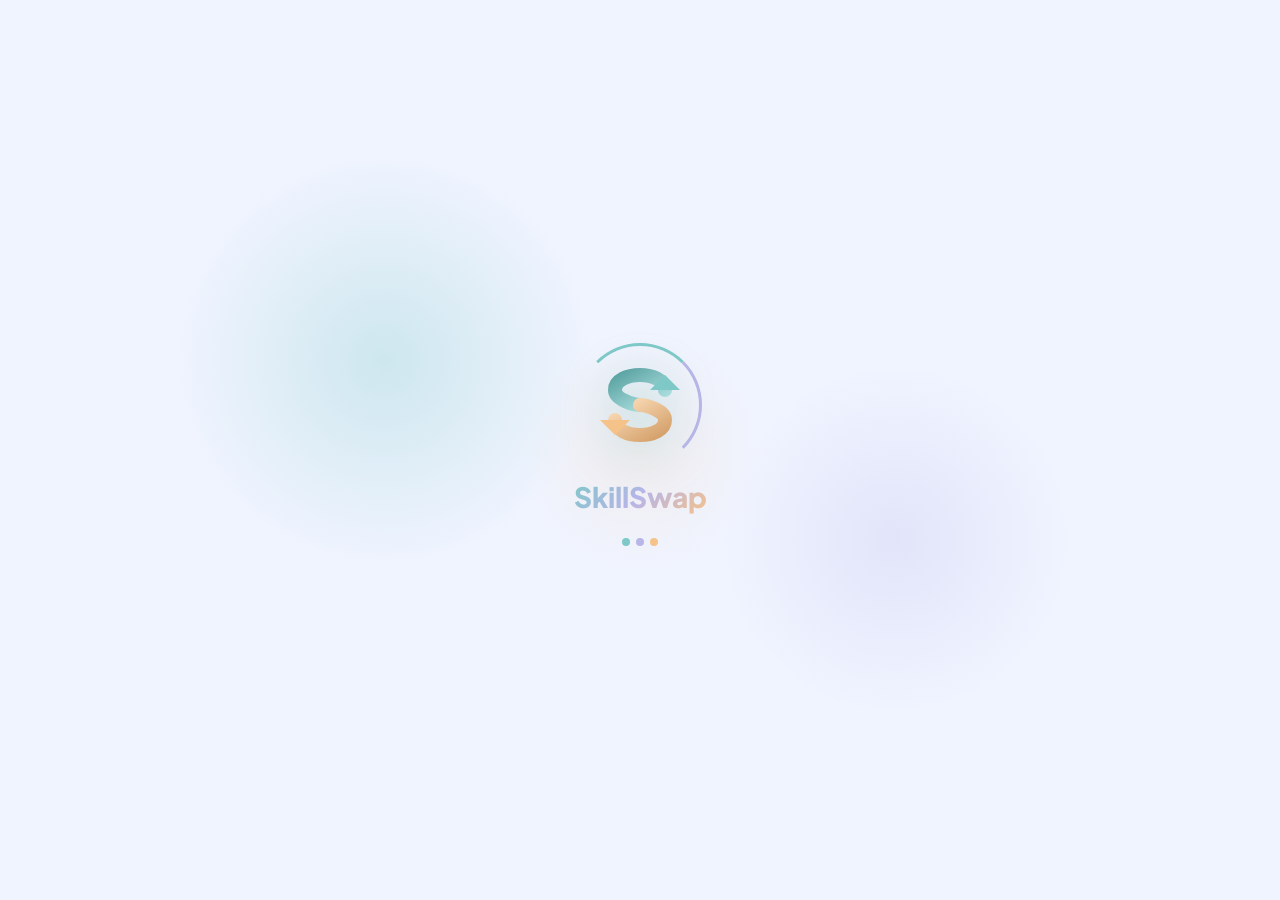
==== commit c98bb7c8: "done commit" ====
--- a/index.html
+++ b/index.html
@@ -12,41 +12,112 @@
     <link rel="stylesheet" href="styles.css"/>
 </head>
 <body>
+
+    <!-- ============================================ -->
+    <!-- LOADING / SPLASH SCREEN                       -->
+    <!-- ============================================ -->
+    <div id="screen-loading" class="screen active">
+        <div class="loading-content">
+            <div class="loading-logo-wrap">
+                <svg class="logo-svg" viewBox="0 0 100 100" fill="none" xmlns="http://www.w3.org/2000/svg">
+                    <defs>
+                        <linearGradient id="primaryGrad" x1="0%" y1="0%" x2="100%" y2="100%">
+                            <stop offset="0%" stop-color="#5BA3A3"/>
+                            <stop offset="100%" stop-color="#B5E5E5"/>
+                        </linearGradient>
+                        <linearGradient id="secondaryGrad" x1="100%" y1="100%" x2="0%" y2="0%">
+                            <stop offset="0%" stop-color="#D4A06A"/>
+                            <stop offset="100%" stop-color="#FBDDB9"/>
+                        </linearGradient>
+                    </defs>
+                    <path d="M 75 35 C 75 15, 25 15, 25 35 C 25 45, 45 50, 50 50" stroke="url(#primaryGrad)" stroke-linecap="round" stroke-width="14"/>
+                    <polygon fill="#7EC8C8" points="75,20 90,35 60,35"/>
+                    <path d="M 25 65 C 25 85, 75 85, 75 65 C 75 55, 55 50, 50 50" stroke="url(#secondaryGrad)" stroke-linecap="round" stroke-width="14"/>
+                    <polygon fill="#F5C28A" points="25,80 10,65 40,65"/>
+                </svg>
+                <div class="loading-spinner"></div>
+            </div>
+            <span class="loading-text">SkillSwap</span>
+            <div class="loading-dots">
+                <span></span><span></span><span></span>
+            </div>
+        </div>
+    </div>
+
+    <!-- ============================================ -->
+    <!-- OFFLINE / SLOW INTERNET OVERLAY               -->
+    <!-- ============================================ -->
+    <div class="offline-overlay" id="offline-overlay">
+        <div class="offline-content">
+            <div class="offline-icon">
+                <div class="offline-wave"></div>
+                <div class="offline-wave"></div>
+                <div class="offline-wave"></div>
+                <span class="material-symbols-outlined">wifi_off</span>
+            </div>
+            <h2 class="offline-title">No Connection</h2>
+            <p class="offline-text">It looks like you're offline or have a slow connection. We'll reconnect automatically when your internet is back.</p>
+            <div class="offline-retry-bar">
+                <div class="offline-retry-progress"></div>
+            </div>
+            <button class="btn-primary btn-lg" id="btn-retry-connection">
+                <span class="material-symbols-outlined">refresh</span>
+                <span>Retry Connection</span>
+            </button>
+        </div>
+    </div>
+
+    <!-- ============================================ -->
+    <!-- 404 NOT FOUND SCREEN                          -->
+    <!-- ============================================ -->
+    <div id="screen-404" class="screen">
+        <div class="error-404-content">
+            <div class="error-404-glass-orb">
+                <span class="material-symbols-outlined">explore_off</span>
+            </div>
+            <div class="error-404-number">404</div>
+            <h2 class="error-404-title">Page Not Found</h2>
+            <p class="error-404-text">Oops! The skill you're looking for might have been swapped away. Let's get you back on track.</p>
+            <button class="btn-primary btn-lg" id="btn-404-home">
+                <span class="material-symbols-outlined">home</span>
+                <span>Go Home</span>
+            </button>
+        </div>
+    </div>
+
     <!-- ============================================ -->
     <!-- SPLASH / ONBOARDING SCREEN                    -->
     <!-- ============================================ -->
-    <div id="screen-onboarding" class="screen active">
+    <div id="screen-onboarding" class="screen">
         <div class="onboarding-bg">
             <div class="orb orb-1"></div>
             <div class="orb orb-2"></div>
             <div class="orb orb-3"></div>
         </div>
         <div class="onboarding-content">
-            <!-- Logo -->
             <div class="logo-container">
                 <svg class="logo-svg" viewBox="0 0 100 100" fill="none" xmlns="http://www.w3.org/2000/svg">
                     <defs>
-                        <linearGradient id="primaryGrad" x1="0%" y1="0%" x2="100%" y2="100%">
-                            <stop offset="0%" stop-color="#0d7377"/>
-                            <stop offset="100%" stop-color="#4db8a9"/>
+                        <linearGradient id="primaryGrad2" x1="0%" y1="0%" x2="100%" y2="100%">
+                            <stop offset="0%" stop-color="#5BA3A3"/>
+                            <stop offset="100%" stop-color="#B5E5E5"/>
                         </linearGradient>
-                        <linearGradient id="secondaryGrad" x1="100%" y1="100%" x2="0%" y2="0%">
-                            <stop offset="0%" stop-color="#d4860b"/>
-                            <stop offset="100%" stop-color="#ffd599"/>
+                        <linearGradient id="secondaryGrad2" x1="100%" y1="100%" x2="0%" y2="0%">
+                            <stop offset="0%" stop-color="#D4A06A"/>
+                            <stop offset="100%" stop-color="#FBDDB9"/>
                         </linearGradient>
                     </defs>
-                    <path d="M 75 35 C 75 15, 25 15, 25 35 C 25 45, 45 50, 50 50" stroke="url(#primaryGrad)" stroke-linecap="round" stroke-width="14"/>
-                    <polygon fill="#0d7377" points="75,20 90,35 60,35"/>
-                    <path d="M 25 65 C 25 85, 75 85, 75 65 C 75 55, 55 50, 50 50" stroke="url(#secondaryGrad)" stroke-linecap="round" stroke-width="14"/>
-                    <polygon fill="#d4860b" points="25,80 10,65 40,65"/>
+                    <path d="M 75 35 C 75 15, 25 15, 25 35 C 25 45, 45 50, 50 50" stroke="url(#primaryGrad2)" stroke-linecap="round" stroke-width="14"/>
+                    <polygon fill="#7EC8C8" points="75,20 90,35 60,35"/>
+                    <path d="M 25 65 C 25 85, 75 85, 75 65 C 75 55, 55 50, 50 50" stroke="url(#secondaryGrad2)" stroke-linecap="round" stroke-width="14"/>
+                    <polygon fill="#F5C28A" points="25,80 10,65 40,65"/>
                 </svg>
                 <div class="logo-glow"></div>
             </div>
             <h1 class="onboarding-title">SkillSwap</h1>
             <p class="onboarding-subtitle">THE KINETIC EXCHANGE</p>
             <p class="onboarding-tagline">Everyone has something to teach.<br/>Everyone has something to learn.</p>
-            
-            <!-- Onboarding Cards -->
+
             <div class="onboarding-cards" id="onboarding-cards">
                 <div class="onboarding-card active" data-step="0">
                     <span class="material-symbols-outlined onboarding-card-icon" style="font-variation-settings: 'FILL' 1;">diversity_3</span>
@@ -82,62 +153,54 @@
     <!-- ============================================ -->
     <div id="screen-signup" class="screen">
         <div class="screen-header">
-            <button class="btn-icon" id="signup-back">
+            <button class="btn-icon" id="signup-back" aria-label="Go back">
                 <span class="material-symbols-outlined">arrow_back</span>
             </button>
-            <h2 class="screen-title">Create Account</h2>
+            <h2 class="screen-title" id="auth-title">Create Account</h2>
             <div style="width:40px"></div>
         </div>
         <div class="screen-body">
             <div class="signup-form">
+                <div class="form-group" id="signup-name-group">
+                    <label class="form-label" for="signup-name">Full Name</label>
+                    <input type="text" class="form-input" id="signup-name" placeholder="Enter your full name" autocomplete="name"/>
+                    <p class="form-error-msg" id="error-name">Please enter your full name</p>
+                </div>
                 <div class="form-group">
-                    <label class="form-label">Full Name</label>
-                    <input type="text" class="form-input" id="signup-name" placeholder="Enter your full name" value="Priya Sharma"/>
+                    <label class="form-label" for="signup-email">Email</label>
+                    <input type="email" class="form-input" id="signup-email" placeholder="email@example.com" autocomplete="email"/>
+                    <p class="form-error-msg" id="error-email">Please enter a valid email address</p>
                 </div>
                 <div class="form-group">
-                    <label class="form-label">Email or Phone</label>
-                    <input type="text" class="form-input" id="signup-email" placeholder="email@example.com or +1..." value="priya@example.com"/>
-                </div>
-                <div class="form-group">
-                    <label class="form-label">Password</label>
+                    <label class="form-label" for="signup-password">Password</label>
                     <div class="input-with-icon">
-                        <input type="password" class="form-input" id="signup-password" placeholder="Create a strong password" value="••••••••"/>
-                        <button class="input-icon-btn">
+                        <input type="password" class="form-input" id="signup-password" placeholder="Create a strong password" autocomplete="new-password"/>
+                        <button class="input-icon-btn" id="toggle-password" aria-label="Toggle password visibility">
                             <span class="material-symbols-outlined">visibility_off</span>
                         </button>
                     </div>
-                </div>
-                
-                <!-- OTP Section -->
-                <div class="otp-section" id="otp-section" style="display:none;">
-                    <p class="otp-text">We sent a verification code to your email</p>
-                    <div class="otp-inputs">
-                        <input type="text" maxlength="1" class="otp-input" value="4"/>
-                        <input type="text" maxlength="1" class="otp-input" value="7"/>
-                        <input type="text" maxlength="1" class="otp-input" value="2"/>
-                        <input type="text" maxlength="1" class="otp-input" value="9"/>
-                    </div>
-                    <p class="otp-resend">Didn't get a code? <a href="#">Resend</a></p>
-                </div>
-                
+                    <p class="form-error-msg" id="error-password">Password must be at least 6 characters</p>
+                </div>
+
                 <button class="btn-primary btn-lg btn-full" id="btn-signup-next">
                     <span>Continue</span>
                     <span class="material-symbols-outlined">arrow_forward</span>
                 </button>
-                
+
                 <div class="divider-text">
                     <span>or continue with</span>
                 </div>
                 <div class="social-buttons">
-                    <button class="btn-social">
+                    <button class="btn-social" id="btn-google-auth">
                         <svg width="20" height="20" viewBox="0 0 24 24"><path d="M22.56 12.25c0-.78-.07-1.53-.2-2.25H12v4.26h5.92a5.06 5.06 0 0 1-2.2 3.32v2.77h3.57c2.08-1.92 3.28-4.74 3.28-8.1z" fill="#4285F4"/><path d="M12 23c2.97 0 5.46-.98 7.28-2.66l-3.57-2.77c-.98.66-2.23 1.06-3.71 1.06-2.86 0-5.29-1.93-6.16-4.53H2.18v2.84C3.99 20.53 7.7 23 12 23z" fill="#34A853"/><path d="M5.84 14.09c-.22-.66-.35-1.36-.35-2.09s.13-1.43.35-2.09V7.07H2.18C1.43 8.55 1 10.22 1 12s.43 3.45 1.18 4.93l2.85-2.22.81-.62z" fill="#FBBC05"/><path d="M12 5.38c1.62 0 3.06.56 4.21 1.64l3.15-3.15C17.45 2.09 14.97 1 12 1 7.7 1 3.99 3.47 2.18 7.07l3.66 2.84c.87-2.6 3.3-4.53 6.16-4.53z" fill="#EA4335"/></svg>
                         <span>Google</span>
                     </button>
-                    <button class="btn-social">
+                    <button class="btn-social" id="btn-apple-auth">
                         <svg width="20" height="20" viewBox="0 0 24 24"><path d="M16.365 1.43c0 1.14-.493 2.27-1.177 3.08-.744.9-1.99 1.57-2.987 1.57-.18 0-.36-.02-.53-.06.02-.17.04-.36.04-.55 0-1.12.535-2.22 1.235-3.02.75-.85 2.08-1.54 2.94-1.57.04.18.06.35.06.55h-.585zm3.59 17.58c-.63.97-1.33 1.87-2.38 1.89-1 .02-1.35-.6-2.5-.6-1.15 0-1.55.58-2.5.62-1.03.04-1.8-1.01-2.45-1.97-1.28-1.93-2.28-5.45-.95-7.82.63-1.17 1.8-1.93 3.04-1.95 1-.02 1.94.66 2.5.66.56 0 1.63-.82 2.78-.7.47.02 1.79.19 2.64 1.42-.07.04-1.57.91-1.55 2.73.02 2.17 1.93 2.9 1.95 2.91-.02.06-.3 1.03-.98 2.04l.4-.23z" fill="#333"/></svg>
                         <span>Apple</span>
                     </button>
                 </div>
+                <p class="onboarding-signin" id="auth-switch-copy">Already have an account? <a href="#" id="btn-auth-switch">Sign In</a></p>
             </div>
         </div>
     </div>
@@ -147,7 +210,7 @@
     <!-- ============================================ -->
     <div id="screen-profile-setup" class="screen">
         <div class="screen-header">
-            <button class="btn-icon" id="profile-setup-back">
+            <button class="btn-icon" id="profile-setup-back" aria-label="Go back">
                 <span class="material-symbols-outlined">arrow_back</span>
             </button>
             <h2 class="screen-title">Set Up Profile</h2>
@@ -155,25 +218,24 @@
         </div>
         <div class="screen-body">
             <div class="profile-setup-form">
-                <!-- Photo Upload -->
                 <div class="photo-upload-area">
                     <div class="photo-placeholder" id="profile-photo-preview">
                         <img src="https://lh3.googleusercontent.com/aida-public/[base64]" alt="Profile photo"/>
                     </div>
-                    <button class="btn-photo-edit">
+                    <button class="btn-photo-edit" aria-label="Change photo">
                         <span class="material-symbols-outlined" style="font-variation-settings: 'FILL' 1;">photo_camera</span>
                     </button>
                 </div>
-                
+
                 <div class="form-group">
-                    <label class="form-label">Short Bio</label>
-                    <textarea class="form-textarea" placeholder="Tell people about yourself..." rows="3">Passionate about design and always looking to learn new creative skills. I believe in the power of community learning!</textarea>
+                    <label class="form-label" for="setup-bio">Short Bio</label>
+                    <textarea class="form-textarea" id="setup-bio" placeholder="Tell people about yourself..." rows="3"></textarea>
                 </div>
                 <div class="form-group">
-                    <label class="form-label">City / Neighborhood</label>
+                    <label class="form-label" for="setup-location">City / Neighborhood</label>
                     <div class="input-with-icon">
                         <span class="material-symbols-outlined input-icon-left">location_on</span>
-                        <input type="text" class="form-input has-icon-left" placeholder="e.g. Brooklyn, NY" value="Brooklyn, NY"/>
+                        <input type="text" class="form-input has-icon-left" id="setup-location" placeholder="e.g. Brooklyn, NY"/>
                     </div>
                 </div>
 
@@ -187,25 +249,10 @@
                             </h3>
                             <p class="skills-section-subtitle">Add up to 10 skills you can share</p>
                         </div>
-                        <span class="skills-count">3/10</span>
+                        <span class="skills-count" id="teach-count">0/10</span>
                     </div>
                     <div class="skills-chips" id="teach-skills">
-                        <div class="skill-chip skill-chip-teach">
-                            <span>Graphic Design</span>
-                            <span class="skill-level">Expert</span>
-                            <button class="chip-remove">×</button>
-                        </div>
-                        <div class="skill-chip skill-chip-teach">
-                            <span>Illustration</span>
-                            <span class="skill-level">Intermediate</span>
-                            <button class="chip-remove">×</button>
-                        </div>
-                        <div class="skill-chip skill-chip-teach">
-                            <span>UI Design</span>
-                            <span class="skill-level">Expert</span>
-                            <button class="chip-remove">×</button>
-                        </div>
-                        <button class="btn-add-skill">
+                        <button class="btn-add-skill" id="btn-add-teach-skill">
                             <span class="material-symbols-outlined">add</span>
                             Add Skill
                         </button>
@@ -222,18 +269,10 @@
                             </h3>
                             <p class="skills-section-subtitle">What would you like to learn?</p>
                         </div>
-                        <span class="skills-count">2/10</span>
+                        <span class="skills-count" id="learn-count">0/10</span>
                     </div>
                     <div class="skills-chips" id="learn-skills">
-                        <div class="skill-chip skill-chip-learn">
-                            <span>Photography</span>
-                            <button class="chip-remove">×</button>
-                        </div>
-                        <div class="skill-chip skill-chip-learn">
-                            <span>Guitar</span>
-                            <button class="chip-remove">×</button>
-                        </div>
-                        <button class="btn-add-skill">
+                        <button class="btn-add-skill" id="btn-add-learn-skill">
                             <span class="material-symbols-outlined">add</span>
                             Add Skill
                         </button>
@@ -249,9 +288,45 @@
     </div>
 
     <!-- ============================================ -->
-    <!-- MAIN APP SHELL (with bottom nav)              -->
+    <!-- MAIN APP SHELL                                -->
     <!-- ============================================ -->
     <div id="screen-app" class="screen">
+
+        <!-- Desktop Sidebar (hidden on mobile) -->
+        <aside class="desktop-sidebar" id="desktop-sidebar">
+            <div class="sidebar-logo">SkillSwap</div>
+            <nav class="sidebar-nav">
+                <button class="sidebar-nav-item active" data-tab="home">
+                    <span class="material-symbols-outlined" style="font-variation-settings: 'FILL' 1;">home</span>
+                    <span>Home</span>
+                </button>
+                <button class="sidebar-nav-item" data-tab="discover">
+                    <span class="material-symbols-outlined">explore</span>
+                    <span>Discover</span>
+                </button>
+                <button class="sidebar-nav-item" data-tab="swaps">
+                    <span class="material-symbols-outlined">swap_horiz</span>
+                    <span>My Swaps</span>
+                    <span class="sidebar-badge">2</span>
+                </button>
+                <button class="sidebar-nav-item" data-tab="collaborate">
+                    <span class="material-symbols-outlined">video_call</span>
+                    <span>Collaborate</span>
+                </button>
+                <button class="sidebar-nav-item" data-tab="profile">
+                    <span class="material-symbols-outlined">person</span>
+                    <span>Profile</span>
+                </button>
+            </nav>
+            <div class="sidebar-profile" id="sidebar-profile">
+                <img src="https://lh3.googleusercontent.com/aida-public/[base64]" alt="Profile"/>
+                <div class="sidebar-profile-info">
+                    <h4 id="sidebar-user-name">Guest User</h4>
+                    <p>Brooklyn, NY</p>
+                </div>
+            </div>
+        </aside>
+
         <!-- Top App Bar -->
         <header class="app-header" id="app-header">
             <div class="app-header-left">
@@ -261,9 +336,9 @@
                 <h1 class="app-logo">SkillSwap</h1>
             </div>
             <div class="app-header-right">
-                <button class="btn-icon" id="btn-notifications">
+                <button class="btn-icon" id="btn-notifications" aria-label="Notifications">
                     <span class="material-symbols-outlined">notifications</span>
-                    <span class="notification-badge">3</span>
+                    <span class="notification-badge" id="notif-badge">3</span>
                 </button>
             </div>
         </header>
@@ -278,8 +353,7 @@
                     <p class="section-subtext">Kinetic exchanges tailored for you. Swipe, connect, and start learning today.</p>
                 </section>
 
-                <!-- Find My Match Button -->
-                <button class="btn-match-finder" id="btn-find-match">
+                <button class="btn-match-finder" id="btn-find-match" aria-label="Find My Match">
                     <div class="match-finder-glow"></div>
                     <span class="material-symbols-outlined" style="font-variation-settings: 'FILL' 1;">bolt</span>
                     <span>Find My Match</span>
@@ -288,7 +362,7 @@
                 <!-- Hot Swaps Section -->
                 <section class="hot-swaps">
                     <h3 class="section-title-sm">
-                        <span class="material-symbols-outlined" style="font-variation-settings: 'FILL' 1; color: var(--error);">local_fire_department</span>
+                        <span class="material-symbols-outlined" style="font-variation-settings: 'FILL' 1; color: var(--tertiary);">local_fire_department</span>
                         Hot Swaps Near You
                     </h3>
                     <div class="hot-swaps-scroll">
@@ -316,8 +390,7 @@
                 </section>
 
                 <!-- Match Cards Feed -->
-                <section class="match-feed">
-                    <!-- Match Card 1 - Maya -->
+                <section class="match-feed" id="match-feed">
                     <article class="match-card" id="match-card-maya">
                         <div class="card-bg-decor card-bg-decor-right"></div>
                         <div class="match-card-header">
@@ -359,14 +432,13 @@
                                 <span class="material-symbols-outlined" style="font-variation-settings: 'FILL' 1;">verified_user</span>
                                 <span>4.6</span>
                             </div>
-                            <button class="btn-secondary" onclick="navigateToTab('swaps')">
+                            <button class="btn-secondary" id="btn-view-maya">
                                 View Profile
                                 <span class="material-symbols-outlined">arrow_forward</span>
                             </button>
                         </div>
                     </article>
 
-                    <!-- Match Card 2 - Alex -->
                     <article class="match-card match-card-alt" id="match-card-alex">
                         <div class="card-bg-decor card-bg-decor-left"></div>
                         <div class="match-card-header">
@@ -415,7 +487,6 @@
                         </div>
                     </article>
 
-                    <!-- Match Card 3 - Liam -->
                     <article class="match-card" id="match-card-liam">
                         <div class="card-bg-decor card-bg-decor-right"></div>
                         <div class="match-card-header">
@@ -457,7 +528,7 @@
                                 <span class="material-symbols-outlined" style="font-variation-settings: 'FILL' 1;">verified_user</span>
                                 <span>4.2</span>
                             </div>
-                            <button class="btn-secondary">
+                            <button class="btn-secondary" id="btn-view-liam">
                                 View Profile
                                 <span class="material-symbols-outlined">arrow_forward</span>
                             </button>
@@ -468,48 +539,27 @@
 
             <!-- ===== DISCOVER TAB ===== -->
             <div class="tab-content" id="tab-discover">
-                <!-- Search Bar -->
                 <div class="discover-search">
                     <span class="material-symbols-outlined">search</span>
-                    <input type="text" placeholder="Search skills, people, or categories..." class="discover-search-input"/>
-                    <button class="btn-filter">
+                    <input type="text" placeholder="Search skills, people, or categories..." class="discover-search-input" id="discover-search-input" aria-label="Search"/>
+                    <button class="btn-filter" id="btn-filter-toggle" aria-label="Toggle filters">
                         <span class="material-symbols-outlined">tune</span>
                     </button>
                 </div>
 
-                <!-- Filter Pills -->
-                <div class="filter-pills">
+                <div class="filter-pills" id="filter-pills">
                     <button class="filter-pill active">All</button>
-                    <button class="filter-pill">
-                        <span class="material-symbols-outlined" style="font-size:16px;">computer</span> Tech
-                    </button>
-                    <button class="filter-pill">
-                        <span class="material-symbols-outlined" style="font-size:16px;">music_note</span> Music
-                    </button>
-                    <button class="filter-pill">
-                        <span class="material-symbols-outlined" style="font-size:16px;">translate</span> Languages
-                    </button>
-                    <button class="filter-pill">
-                        <span class="material-symbols-outlined" style="font-size:16px;">restaurant</span> Cooking
-                    </button>
-                    <button class="filter-pill">
-                        <span class="material-symbols-outlined" style="font-size:16px;">fitness_center</span> Fitness
-                    </button>
-                    <button class="filter-pill">
-                        <span class="material-symbols-outlined" style="font-size:16px;">brush</span> Art
-                    </button>
-                    <button class="filter-pill">
-                        <span class="material-symbols-outlined" style="font-size:16px;">business</span> Business
-                    </button>
-                    <button class="filter-pill">
-                        <span class="material-symbols-outlined" style="font-size:16px;">build</span> DIY
-                    </button>
-                    <button class="filter-pill">
-                        <span class="material-symbols-outlined" style="font-size:16px;">school</span> Academic
-                    </button>
-                </div>
-
-                <!-- Filter Controls -->
+                    <button class="filter-pill"><span class="material-symbols-outlined" style="font-size:16px;">computer</span> Tech</button>
+                    <button class="filter-pill"><span class="material-symbols-outlined" style="font-size:16px;">music_note</span> Music</button>
+                    <button class="filter-pill"><span class="material-symbols-outlined" style="font-size:16px;">translate</span> Languages</button>
+                    <button class="filter-pill"><span class="material-symbols-outlined" style="font-size:16px;">restaurant</span> Cooking</button>
+                    <button class="filter-pill"><span class="material-symbols-outlined" style="font-size:16px;">fitness_center</span> Fitness</button>
+                    <button class="filter-pill"><span class="material-symbols-outlined" style="font-size:16px;">brush</span> Art</button>
+                    <button class="filter-pill"><span class="material-symbols-outlined" style="font-size:16px;">business</span> Business</button>
+                    <button class="filter-pill"><span class="material-symbols-outlined" style="font-size:16px;">build</span> DIY</button>
+                    <button class="filter-pill"><span class="material-symbols-outlined" style="font-size:16px;">school</span> Academic</button>
+                </div>
+
                 <div class="filter-controls">
                     <div class="filter-control">
                         <span class="material-symbols-outlined" style="font-size: 18px;">location_on</span>
@@ -528,14 +578,26 @@
                     </div>
                 </div>
 
+                <!-- Search No Results (hidden by default) -->
+                <div class="empty-state" id="search-no-results">
+                    <div class="empty-state-icon">
+                        <span class="material-symbols-outlined">search_off</span>
+                    </div>
+                    <h3 class="empty-state-title">No Results Found</h3>
+                    <p class="empty-state-text">We couldn't find anyone matching your search. Try different keywords or broaden your filters.</p>
+                    <button class="btn-outline" id="btn-clear-search">
+                        <span class="material-symbols-outlined">backspace</span>
+                        Clear Search
+                    </button>
+                </div>
+
                 <!-- Map View -->
-                <div class="discover-map">
+                <div class="discover-map" id="discover-map-view">
                     <img src="https://lh3.googleusercontent.com/aida-public/[base64]" alt="Map view" class="map-background"/>
                     <div class="map-overlay"></div>
-                    
-                    <!-- Map Pins -->
+
                     <div class="map-pin" style="top: 35%; left: 40%;">
-                        <img src="https://lh3.googleusercontent.com/aida-public/[base64]" alt="Alex R."/>
+                        <img src="https://lh3.googleusercontent.com/aida-public/[base64]" alt="Liam"/>
                         <div class="map-pin-pulse"></div>
                     </div>
                     <div class="map-pin" style="top: 55%; left: 60%;">
@@ -547,7 +609,6 @@
                         <div class="map-pin-pulse"></div>
                     </div>
 
-                    <!-- Floating Profile Card on Map -->
                     <div class="map-profile-card">
                         <div class="map-trust-badge">
                             <div class="trust-icon-wrap">
@@ -563,20 +624,19 @@
                                 <img src="https://lh3.googleusercontent.com/aida-public/[base64]" alt="Alex R."/>
                                 <div>
                                     <h4>Alex R.</h4>
-                                    <p>Guitar & Theory</p>
+                                    <p>Guitar &amp; Theory</p>
                                 </div>
                             </div>
                             <div class="map-card-tags">
                                 <span class="tag-neutral">Spanish</span>
                                 <span class="tag-offering">Offering</span>
                             </div>
-                            <button class="btn-primary btn-full btn-sm">Connect Now</button>
+                            <button class="btn-primary btn-full btn-sm" id="btn-map-connect">Connect Now</button>
                         </div>
                         <div class="map-pin-connector"></div>
                         <div class="map-pin-dot"></div>
                     </div>
 
-                    <!-- Location Tag -->
                     <div class="map-location-tag">
                         <span class="material-symbols-outlined" style="font-size:14px;">location_on</span>
                         The Coffee Bean
@@ -591,32 +651,29 @@
                     <p class="section-subtext">Track all your skill exchanges in one place.</p>
                 </section>
 
-                <!-- Swap Status Tabs -->
                 <div class="swap-status-tabs">
                     <button class="swap-tab active" data-status="pending">
                         Pending
-                        <span class="swap-tab-badge">2</span>
+                        <span class="swap-tab-badge" id="pending-badge">2</span>
                     </button>
                     <button class="swap-tab" data-status="active">Active</button>
                     <button class="swap-tab" data-status="completed">Completed</button>
                 </div>
 
-                <!-- Safety Banner -->
                 <div class="safety-banner" id="safety-banner">
                     <span class="material-symbols-outlined" style="font-variation-settings: 'FILL' 1; color: var(--secondary);">shield</span>
                     <div>
                         <p class="safety-title">Safety First!</p>
                         <p class="safety-text">Always meet in a public place. Share your location with a friend. Trust your instincts.</p>
                     </div>
-                    <button class="btn-icon-sm" id="dismiss-safety">
+                    <button class="btn-icon-sm" id="dismiss-safety" aria-label="Dismiss">
                         <span class="material-symbols-outlined">close</span>
                     </button>
                 </div>
 
                 <!-- Swap Cards -->
-                <div class="swap-cards">
-                    <!-- Pending Swap 1 -->
-                    <div class="swap-card">
+                <div class="swap-cards" id="swap-cards-container">
+                    <div class="swap-card" data-swap-status="pending">
                         <div class="swap-card-header">
                             <div class="swap-users">
                                 <img class="swap-avatar" src="https://lh3.googleusercontent.com/aida-public/[base64]" alt="Alex"/>
@@ -651,7 +708,7 @@
                             </div>
                         </div>
                         <div class="swap-actions">
-                            <button class="btn-outline">Decline</button>
+                            <button class="btn-outline" id="btn-decline-swap-1">Decline</button>
                             <button class="btn-primary" id="btn-accept-swap">
                                 <span>Accept</span>
                                 <span class="material-symbols-outlined">check</span>
@@ -659,8 +716,7 @@
                         </div>
                     </div>
 
-                    <!-- Pending Swap 2 -->
-                    <div class="swap-card">
+                    <div class="swap-card" data-swap-status="pending">
                         <div class="swap-card-header">
                             <div class="swap-users">
                                 <img class="swap-avatar" src="https://lh3.googleusercontent.com/aida-public/[base64]" alt="Maya"/>
@@ -695,16 +751,16 @@
                             </div>
                         </div>
                         <div class="swap-actions">
-                            <button class="btn-outline">Decline</button>
-                            <button class="btn-primary">
+                            <button class="btn-outline" id="btn-decline-swap-2">Decline</button>
+                            <button class="btn-primary" id="btn-accept-swap-2">
                                 <span>Accept</span>
                                 <span class="material-symbols-outlined">check</span>
                             </button>
                         </div>
                     </div>
 
-                    <!-- Chat / Messaging thread preview -->
-                    <div class="swap-card swap-card-active" style="display:none;" id="active-swap-card">
+                    <!-- Active Swap Card (hidden by default) -->
+                    <div class="swap-card swap-card-active" style="display:none;" id="active-swap-card" data-swap-status="active">
                         <div class="swap-card-header">
                             <div class="swap-users">
                                 <img class="swap-avatar" src="https://lh3.googleusercontent.com/aida-public/[base64]" alt="Alex"/>
@@ -718,36 +774,48 @@
                         <div class="swap-proposal">
                             <div class="swap-side">
                                 <p class="swap-side-label">Alex teaches</p>
-                                <p class="swap-side-skill">Guitar</p>
+                                <p class="swap-side-skill">Guitar Basics</p>
                             </div>
                             <div class="swap-exchange-icon">
                                 <span class="material-symbols-outlined" style="font-variation-settings: 'FILL' 1;">swap_horiz</span>
                             </div>
                             <div class="swap-side">
                                 <p class="swap-side-label">You teach</p>
-                                <p class="swap-side-skill">Design</p>
-                            </div>
-                        </div>
-                        <!-- Mini Chat Preview -->
+                                <p class="swap-side-skill">Graphic Design</p>
+                            </div>
+                        </div>
                         <div class="chat-preview">
-                            <div class="chat-message chat-message-other">
+                            <div class="chat-message">
                                 <img class="chat-msg-avatar" src="https://lh3.googleusercontent.com/aida-public/[base64]" alt="Alex"/>
-                                <div class="chat-bubble chat-bubble-other">Hey! Ready for our Guitar ↔ Design session tomorrow? 🎸</div>
+                                <div class="chat-bubble chat-bubble-other">Hey! Ready for our first session? I've got my guitar tuned up 🎸</div>
                             </div>
                             <div class="chat-message chat-message-self">
-                                <div class="chat-bubble chat-bubble-self">Absolutely! I've prepared some design fundamentals to share. See you at 3! 🎨</div>
+                                <div class="chat-bubble chat-bubble-self">Yes! I've prepared some design exercises too. See you at 3! 🎨</div>
                             </div>
                         </div>
                         <div class="swap-actions">
-                            <button class="btn-outline" onclick="navigateToTab('collaborate')">
-                                <span class="material-symbols-outlined">videocam</span>
-                                Start Call
-                            </button>
-                            <button class="btn-primary btn-success">
-                                <span class="material-symbols-outlined" style="font-variation-settings: 'FILL' 1;">check_circle</span>
+                            <button class="btn-outline" id="btn-message-swap">
+                                <span class="material-symbols-outlined" style="font-size:18px;">chat</span>
+                                Message
+                            </button>
+                            <button class="btn-primary btn-success" id="btn-complete-swap">
                                 <span>Mark Complete</span>
-                            </button>
-                        </div>
+                                <span class="material-symbols-outlined">check_circle</span>
+                            </button>
+                        </div>
+                    </div>
+
+                    <!-- Empty state for completed -->
+                    <div class="empty-state" id="swaps-empty-state">
+                        <div class="empty-state-icon">
+                            <span class="material-symbols-outlined">swap_horiz</span>
+                        </div>
+                        <h3 class="empty-state-title">No Swaps Yet</h3>
+                        <p class="empty-state-text">Start by finding a match on the Home tab. Your skill exchanges will appear here.</p>
+                        <button class="btn-primary" id="btn-find-swap">
+                            <span class="material-symbols-outlined">bolt</span>
+                            Find a Match
+                        </button>
                     </div>
                 </div>
             </div>
@@ -755,71 +823,65 @@
             <!-- ===== COLLABORATE TAB ===== -->
             <div class="tab-content" id="tab-collaborate">
                 <div class="collaborate-screen">
-                    <!-- Video Area -->
+                    <div class="session-timer">
+                        <div class="timer-dot"></div>
+                        <span id="session-time">12:34</span>
+                    </div>
                     <div class="video-container">
                         <div class="video-main">
-                            <img src="https://lh3.googleusercontent.com/aida-public/[base64]" alt="Remote video - Alex cooking" class="video-feed"/>
+                            <img class="video-feed" src="https://lh3.googleusercontent.com/aida-public/[base64]" alt="Remote participant"/>
                             <div class="video-gradient-overlay"></div>
                             <div class="video-user-badge">
-                                <img class="video-badge-avatar" src="https://lh3.googleusercontent.com/aida-public/[base64]" alt="Alex"/>
-                                <span>Alex (Host)</span>
-                                <span class="material-symbols-outlined" style="font-variation-settings: 'FILL' 1; font-size: 16px;">mic</span>
+                                <img class="video-badge-avatar" src="https://lh3.googleusercontent.com/aida-public/[base64]" alt="Alex"/>
+                                <span>Alex — Guitar Teacher</span>
                             </div>
                         </div>
                         <div class="video-self">
-                            <img src="https://lh3.googleusercontent.com/aida-public/[base64]" alt="You" class="video-feed"/>
-                            <div class="video-gradient-overlay"></div>
-                            <div class="self-label">You</div>
-                        </div>
-                    </div>
-
-                    <!-- Session Timer -->
-                    <div class="session-timer">
-                        <div class="timer-dot"></div>
-                        <span>12:45</span>
-                    </div>
-
-                    <!-- Side Tools -->
+                            <img class="video-feed" src="https://lh3.googleusercontent.com/aida-public/[base64]" alt="You"/>
+                            <span class="self-label">You</span>
+                        </div>
+                    </div>
+
                     <div class="side-tools">
-                        <button class="side-tool-btn" id="btn-chat-tool">
-                            <span class="material-symbols-outlined">chat_bubble</span>
-                            <span class="tool-badge">2</span>
-                        </button>
-                        <button class="side-tool-btn" id="btn-whiteboard-tool">
+                        <button class="side-tool-btn" id="btn-whiteboard-tool" aria-label="Whiteboard">
                             <span class="material-symbols-outlined">draw</span>
                         </button>
-                    </div>
-
-                    <!-- Top Controls -->
+                        <button class="side-tool-btn" aria-label="Screen share">
+                            <span class="material-symbols-outlined">screen_share</span>
+                        </button>
+                        <button class="side-tool-btn" aria-label="Chat">
+                            <span class="material-symbols-outlined">chat</span>
+                            <span class="tool-badge">3</span>
+                        </button>
+                    </div>
+
                     <div class="video-top-controls">
-                        <button class="video-ctrl-btn">
-                            <span class="material-symbols-outlined">flip_camera_ios</span>
-                        </button>
-                        <button class="video-ctrl-btn">
+                        <button class="video-ctrl-btn" aria-label="Maximize">
+                            <span class="material-symbols-outlined">open_in_full</span>
+                        </button>
+                        <button class="video-ctrl-btn" aria-label="More options">
                             <span class="material-symbols-outlined">more_vert</span>
                         </button>
                     </div>
 
-                    <!-- Bottom Controls -->
                     <div class="video-bottom-controls">
                         <div class="video-controls-dock">
-                            <button class="dock-btn">
+                            <button class="dock-btn" aria-label="Microphone">
                                 <span class="material-symbols-outlined">mic</span>
                             </button>
-                            <button class="dock-btn">
+                            <button class="dock-btn" aria-label="Camera">
                                 <span class="material-symbols-outlined">videocam</span>
                             </button>
-                            <button class="dock-btn dock-btn-end">
+                            <button class="dock-btn dock-btn-end" aria-label="End call">
                                 <span class="material-symbols-outlined" style="font-variation-settings: 'FILL' 1;">call_end</span>
                             </button>
                         </div>
                     </div>
 
-                    <!-- Whiteboard Overlay (Hidden by default) -->
                     <div class="whiteboard-overlay" id="whiteboard-overlay" style="display:none;">
                         <div class="whiteboard-header">
                             <h3>Whiteboard</h3>
-                            <button class="btn-icon-sm" id="close-whiteboard">
+                            <button class="btn-icon-sm" id="close-whiteboard" aria-label="Close whiteboard">
                                 <span class="material-symbols-outlined">close</span>
                             </button>
                         </div>
@@ -851,25 +913,23 @@
             <!-- ===== PROFILE TAB ===== -->
             <div class="tab-content" id="tab-profile">
                 <div class="profile-page">
-                    <!-- Profile Header -->
                     <div class="profile-header-card">
                         <div class="profile-header-bg"></div>
                         <div class="profile-avatar-section">
                             <div class="profile-avatar-wrapper">
-                                <img class="profile-avatar-img" src="https://lh3.googleusercontent.com/aida-public/[base64]" alt="Priya Sharma"/>
+                                <img class="profile-avatar-img" id="profile-avatar-display" src="https://lh3.googleusercontent.com/aida-public/[base64]" alt="Your profile"/>
                                 <div class="profile-verified-badge">
                                     <span class="material-symbols-outlined" style="font-variation-settings: 'FILL' 1;">verified</span>
                                 </div>
                             </div>
-                            <h2 class="profile-name">Priya Sharma</h2>
+                            <h2 class="profile-name" id="profile-display-name">Guest User</h2>
                             <p class="profile-location">
                                 <span class="material-symbols-outlined">location_on</span>
-                                Brooklyn, NY
+                                <span id="profile-display-location">Brooklyn, NY</span>
                             </p>
-                            <p class="profile-bio">Passionate about design and always looking to learn new creative skills. I believe in the power of community learning!</p>
-                        </div>
-
-                        <!-- Trust Score Card -->
+                            <p class="profile-bio" id="profile-display-bio">Complete your profile to start swapping skills!</p>
+                        </div>
+
                         <div class="trust-score-card">
                             <div class="trust-shield">
                                 <span class="material-symbols-outlined" style="font-variation-settings: 'FILL' 1;">verified_user</span>
@@ -879,98 +939,57 @@
                                 <span class="trust-score-label">Trust Score</span>
                             </div>
                             <div class="trust-stars">
-                                <span class="material-symbols-outlined" style="font-variation-settings: 'FILL' 1; color: #FFC107;">star</span>
-                                <span class="material-symbols-outlined" style="font-variation-settings: 'FILL' 1; color: #FFC107;">star</span>
-                                <span class="material-symbols-outlined" style="font-variation-settings: 'FILL' 1; color: #FFC107;">star</span>
-                                <span class="material-symbols-outlined" style="font-variation-settings: 'FILL' 1; color: #FFC107;">star</span>
-                                <span class="material-symbols-outlined" style="font-variation-settings: 'FILL' 0.5; color: #FFC107;">star_half</span>
-                            </div>
-                        </div>
-
-                        <!-- Stats -->
+                                <span class="material-symbols-outlined" style="font-variation-settings: 'FILL' 1; color: var(--secondary);">star</span>
+                                <span class="material-symbols-outlined" style="font-variation-settings: 'FILL' 1; color: var(--secondary);">star</span>
+                                <span class="material-symbols-outlined" style="font-variation-settings: 'FILL' 1; color: var(--secondary);">star</span>
+                                <span class="material-symbols-outlined" style="font-variation-settings: 'FILL' 1; color: var(--secondary);">star</span>
+                                <span class="material-symbols-outlined" style="font-variation-settings: 'FILL' 0.5; color: var(--secondary);">star_half</span>
+                            </div>
+                        </div>
+
                         <div class="profile-stats">
                             <div class="stat">
-                                <span class="stat-number">12</span>
+                                <span class="stat-number" id="stat-swaps">0</span>
                                 <span class="stat-label">Swaps Done</span>
                             </div>
                             <div class="stat-divider"></div>
                             <div class="stat">
-                                <span class="stat-number">8</span>
+                                <span class="stat-number" id="stat-taught">0</span>
                                 <span class="stat-label">Skills Taught</span>
                             </div>
                             <div class="stat-divider"></div>
                             <div class="stat">
-                                <span class="stat-number">6</span>
+                                <span class="stat-number" id="stat-learned">0</span>
                                 <span class="stat-label">Skills Learned</span>
                             </div>
                         </div>
                     </div>
 
-                    <!-- Skills Tabs -->
                     <div class="profile-skills-tabs">
                         <button class="profile-skill-tab active" data-tab="teach">Skills I Teach</button>
                         <button class="profile-skill-tab" data-tab="learn">Skills I'm Learning</button>
                     </div>
 
-                    <!-- Teaching Skills List -->
                     <div class="profile-skills-list" id="profile-teach-skills">
-                        <div class="profile-skill-item">
-                            <div class="profile-skill-icon" style="background: linear-gradient(135deg, var(--primary), var(--primary-container));">
-                                <span class="material-symbols-outlined" style="font-variation-settings: 'FILL' 1;">brush</span>
-                            </div>
-                            <div class="profile-skill-info">
-                                <h4>Graphic Design</h4>
-                                <p>Logo, branding, and visual identity design</p>
-                            </div>
-                            <span class="proficiency-badge proficiency-expert">Expert</span>
-                        </div>
-                        <div class="profile-skill-item">
-                            <div class="profile-skill-icon" style="background: linear-gradient(135deg, var(--secondary), var(--secondary-fixed));">
-                                <span class="material-symbols-outlined" style="font-variation-settings: 'FILL' 1;">draw</span>
-                            </div>
-                            <div class="profile-skill-info">
-                                <h4>Illustration</h4>
-                                <p>Digital and hand-drawn illustration</p>
-                            </div>
-                            <span class="proficiency-badge proficiency-intermediate">Intermediate</span>
-                        </div>
-                        <div class="profile-skill-item">
-                            <div class="profile-skill-icon" style="background: linear-gradient(135deg, var(--tertiary), var(--tertiary-container));">
-                                <span class="material-symbols-outlined" style="font-variation-settings: 'FILL' 1;">devices</span>
-                            </div>
-                            <div class="profile-skill-info">
-                                <h4>UI Design</h4>
-                                <p>Mobile and web interface design</p>
-                            </div>
-                            <span class="proficiency-badge proficiency-expert">Expert</span>
-                        </div>
-                    </div>
-
-                    <!-- Learning Skills List (hidden by default) -->
+                        <div class="empty-state active" id="teach-empty">
+                            <div class="empty-state-icon">
+                                <span class="material-symbols-outlined">school</span>
+                            </div>
+                            <h3 class="empty-state-title">No Teaching Skills Yet</h3>
+                            <p class="empty-state-text">Add skills you can teach during profile setup.</p>
+                        </div>
+                    </div>
+
                     <div class="profile-skills-list" id="profile-learn-skills" style="display:none;">
-                        <div class="profile-skill-item">
-                            <div class="profile-skill-icon" style="background: linear-gradient(135deg, var(--secondary), var(--secondary-fixed));">
-                                <span class="material-symbols-outlined" style="font-variation-settings: 'FILL' 1;">photo_camera</span>
-                            </div>
-                            <div class="profile-skill-info">
-                                <h4>Photography</h4>
-                                <p>Portrait and landscape photography</p>
-                            </div>
-                            <span class="proficiency-badge proficiency-beginner">Beginner</span>
-                        </div>
-                        <div class="profile-skill-item">
-                            <div class="profile-skill-icon" style="background: linear-gradient(135deg, var(--primary), var(--primary-container));">
-                                <span class="material-symbols-outlined" style="font-variation-settings: 'FILL' 1;">music_note</span>
-                            </div>
-                            <div class="profile-skill-info">
-                                <h4>Guitar</h4>
-                                <p>Acoustic guitar basics and chords</p>
-                            </div>
-                            <span class="proficiency-badge proficiency-beginner">Beginner</span>
-                        </div>
-                    </div>
-
-                    <!-- Reviews Section -->
+                        <div class="empty-state active" id="learn-empty">
+                            <div class="empty-state-icon">
+                                <span class="material-symbols-outlined">auto_stories</span>
+                            </div>
+                            <h3 class="empty-state-title">No Learning Goals Yet</h3>
+                            <p class="empty-state-text">Add skills you want to learn during profile setup.</p>
+                        </div>
+                    </div>
+
                     <div class="reviews-section">
                         <h3 class="section-title-sm">
                             <span class="material-symbols-outlined" style="font-variation-settings: 'FILL' 1;">rate_review</span>
@@ -991,7 +1010,7 @@
                                 </div>
                                 <span class="review-date">2 days ago</span>
                             </div>
-                            <p class="review-text">"Priya is an amazing design teacher! She broke down complex concepts into easy steps. Highly recommend swapping with her."</p>
+                            <p class="review-text">"Amazing design teacher! Broke down complex concepts into easy steps. Highly recommend swapping with them."</p>
                             <div class="review-tags">
                                 <span class="review-tag tag-positive">Patient Teacher</span>
                                 <span class="review-tag tag-positive">Clear Communicator</span>
@@ -1012,7 +1031,7 @@
                                 </div>
                                 <span class="review-date">1 week ago</span>
                             </div>
-                            <p class="review-text">"Great session on UI fundamentals. Priya knows her stuff and is very patient with beginners."</p>
+                            <p class="review-text">"Great session on UI fundamentals. Very knowledgeable and patient with beginners."</p>
                             <div class="review-tags">
                                 <span class="review-tag tag-positive">Knowledgeable</span>
                                 <span class="review-tag tag-positive">Well Prepared</span>
@@ -1020,25 +1039,24 @@
                         </div>
                     </div>
 
-                    <!-- Profile Actions -->
                     <div class="profile-actions">
-                        <button class="profile-action-btn">
+                        <button class="profile-action-btn" id="btn-edit-profile">
                             <span class="material-symbols-outlined">edit</span>
                             <span>Edit Profile</span>
                         </button>
-                        <button class="profile-action-btn">
+                        <button class="profile-action-btn" id="btn-profile-notifications">
                             <span class="material-symbols-outlined">notifications</span>
                             <span>Notifications</span>
                         </button>
-                        <button class="profile-action-btn">
+                        <button class="profile-action-btn" id="btn-community-guidelines">
                             <span class="material-symbols-outlined">gavel</span>
                             <span>Community Guidelines</span>
                         </button>
-                        <button class="profile-action-btn">
+                        <button class="profile-action-btn" id="btn-report-issue">
                             <span class="material-symbols-outlined">flag</span>
                             <span>Report an Issue</span>
                         </button>
-                        <button class="profile-action-btn profile-action-danger">
+                        <button class="profile-action-btn profile-action-danger" id="btn-sign-out">
                             <span class="material-symbols-outlined">logout</span>
                             <span>Sign Out</span>
                         </button>
@@ -1049,24 +1067,24 @@
 
         <!-- Bottom Navigation Bar -->
         <nav class="bottom-nav" id="bottom-nav">
-            <button class="nav-tab active" data-tab="home" id="nav-home">
+            <button class="nav-tab active" data-tab="home" id="nav-home" aria-label="Home">
                 <span class="material-symbols-outlined" style="font-variation-settings: 'FILL' 1;">home</span>
                 <span class="nav-label">Home</span>
             </button>
-            <button class="nav-tab" data-tab="discover" id="nav-discover">
+            <button class="nav-tab" data-tab="discover" id="nav-discover" aria-label="Discover">
                 <span class="material-symbols-outlined">explore</span>
                 <span class="nav-label">Discover</span>
             </button>
-            <button class="nav-tab" data-tab="swaps" id="nav-swaps">
+            <button class="nav-tab" data-tab="swaps" id="nav-swaps" aria-label="My Swaps">
                 <span class="material-symbols-outlined">swap_horiz</span>
                 <span class="nav-label">Swaps</span>
                 <span class="nav-badge">2</span>
             </button>
-            <button class="nav-tab" data-tab="collaborate" id="nav-collaborate">
+            <button class="nav-tab" data-tab="collaborate" id="nav-collaborate" aria-label="Collaborate">
                 <span class="material-symbols-outlined">video_call</span>
                 <span class="nav-label">Collab</span>
             </button>
-            <button class="nav-tab" data-tab="profile" id="nav-profile">
+            <button class="nav-tab" data-tab="profile" id="nav-profile" aria-label="Profile">
                 <span class="material-symbols-outlined">person</span>
                 <span class="nav-label">Profile</span>
             </button>
@@ -1079,7 +1097,7 @@
     <div class="modal-overlay" id="match-modal" style="display:none;">
         <div class="modal-card match-modal-card">
             <div class="match-modal-glow"></div>
-            <button class="modal-close" id="close-match-modal">
+            <button class="modal-close" id="close-match-modal" aria-label="Close">
                 <span class="material-symbols-outlined">close</span>
             </button>
             <div class="match-modal-header">
@@ -1096,7 +1114,7 @@
                 <div class="match-modal-score">
                     <div class="score-circle">
                         <svg viewBox="0 0 100 100">
-                            <circle cx="50" cy="50" r="45" fill="none" stroke="var(--surface-container)" stroke-width="8"/>
+                            <circle cx="50" cy="50" r="45" fill="none" stroke="rgba(200,215,240,0.3)" stroke-width="8"/>
                             <circle cx="50" cy="50" r="45" fill="none" stroke="url(#primaryGrad)" stroke-width="8" stroke-dasharray="266" stroke-dashoffset="16" stroke-linecap="round" transform="rotate(-90 50 50)"/>
                         </svg>
                         <span class="score-number">94%</span>
@@ -1115,7 +1133,7 @@
                 <span>2.3 km away</span>
             </div>
             <div class="match-modal-actions">
-                <textarea class="form-textarea match-message" placeholder="Send a message with your swap request..." rows="2">Hey Alex! I'd love to trade design skills for guitar lessons. I'm free this weekend!</textarea>
+                <textarea class="form-textarea match-message" id="swap-request-message" placeholder="Send a message with your swap request..." rows="2">Hey Alex! I'd love to trade design skills for guitar lessons. I'm free this weekend!</textarea>
                 <button class="btn-primary btn-lg btn-full" id="btn-send-swap-request">
                     <span>Send Swap Request</span>
                     <span class="material-symbols-outlined" style="font-variation-settings: 'FILL' 1;">send</span>
@@ -1129,7 +1147,7 @@
     <!-- ============================================ -->
     <div class="modal-overlay" id="rating-modal" style="display:none;">
         <div class="modal-card rating-modal-card">
-            <button class="modal-close" id="close-rating-modal">
+            <button class="modal-close" id="close-rating-modal" aria-label="Close">
                 <span class="material-symbols-outlined">close</span>
             </button>
             <h3 class="rating-title">How was your session with Alex?</h3>
@@ -1140,7 +1158,7 @@
                 <span class="material-symbols-outlined rating-star" data-rating="4" style="font-variation-settings: 'FILL' 1;">star</span>
                 <span class="material-symbols-outlined rating-star" data-rating="5" style="font-variation-settings: 'FILL' 0;">star</span>
             </div>
-            <textarea class="form-textarea" placeholder="Write a review (optional)..." rows="3"></textarea>
+            <textarea class="form-textarea" id="rating-review-text" placeholder="Write a review (optional)..." rows="3"></textarea>
             <div class="rating-tags">
                 <button class="rating-tag active">Patient Teacher</button>
                 <button class="rating-tag">Clear Communicator</button>
@@ -1148,13 +1166,22 @@
                 <button class="rating-tag">Well Prepared</button>
                 <button class="rating-tag tag-negative">No-Show</button>
             </div>
-            <button class="btn-primary btn-lg btn-full">
+            <button class="btn-primary btn-lg btn-full" id="btn-submit-review">
                 <span>Submit Review</span>
                 <span class="material-symbols-outlined">check</span>
             </button>
         </div>
     </div>
 
+    <!-- ============================================ -->
+    <!-- TOAST NOTIFICATION                            -->
+    <!-- ============================================ -->
+    <div class="toast" id="toast-notification">
+        <span id="toast-message">Action completed!</span>
+    </div>
+
+    <script src="https://cdn.jsdelivr.net/npm/@supabase/supabase-js@2.105.0/dist/umd/supabase.js"></script>
+    <script src="supabase-config.js"></script>
     <script src="app.js"></script>
 </body>
 </html>
--- a/styles.css
+++ b/styles.css
@@ -0,0 +1,3463 @@
+/* ============================================ */
+/* SkillSwap V1 — Pastel Liquid Glass Theme     */
+/* The Kinetic Exchange Design Language          */
+/* ============================================ */
+
+/* === CSS Custom Properties (Design Tokens) === */
+:root {
+    /* Primary — Pastel Teal */
+    --primary: #7EC8C8;
+    --primary-dim: #5BA3A3;
+    --primary-deep: #3D8E8E;
+    --primary-container: #B5E5E5;
+    --primary-fixed: #D4F1F1;
+    --primary-fixed-dim: #A0D8D8;
+    --on-primary: #1A3F3F;
+    --on-primary-container: #0D2A2A;
+
+    /* Secondary — Pastel Peach */
+    --secondary: #F5C28A;
+    --secondary-dim: #D4A06A;
+    --secondary-container: #FBDDB9;
+    --secondary-fixed: #FFF0DD;
+    --secondary-fixed-dim: #F0D0A0;
+    --on-secondary: #5C3A10;
+    --on-secondary-container: #3E2508;
+
+    /* Tertiary — Pastel Rose */
+    --tertiary: #F4A0A0;
+    --tertiary-dim: #D07878;
+    --tertiary-container: #FACECE;
+    --tertiary-fixed: #FFE5E5;
+    --tertiary-fixed-dim: #F0B8B8;
+    --on-tertiary: #4A1A1A;
+
+    /* Accent — Lavender */
+    --accent-lavender: #B8B5E8;
+    --accent-lavender-dim: #9490C8;
+    --accent-lavender-light: #D8D6F5;
+
+    /* Accent — Mint */
+    --accent-mint: #A8E6CF;
+    --accent-mint-dim: #7CC8A8;
+
+    /* Error — Soft Red */
+    --error: #E88B8B;
+    --error-dim: #C86868;
+    --error-container: #FFD4D4;
+    --on-error: #4A1A1A;
+
+    /* Success */
+    --success: #8BC8A4;
+    --success-dim: #6AA883;
+    --success-container: #D4F0E0;
+
+    /* Surface — Liquid Glass Stack */
+    --surface: #F0F4FF;
+    --surface-bright: #F8FAFF;
+    --surface-dim: #DCE4F5;
+    --surface-container-lowest: rgba(255, 255, 255, 0.85);
+    --surface-container-low: rgba(255, 255, 255, 0.55);
+    --surface-container: rgba(255, 255, 255, 0.40);
+    --surface-container-high: rgba(255, 255, 255, 0.30);
+    --surface-container-highest: rgba(255, 255, 255, 0.50);
+    --surface-variant: rgba(200, 215, 240, 0.35);
+    --surface-tint: rgba(126, 200, 200, 0.12);
+
+    /* Glass effect tokens */
+    --glass-bg: rgba(255, 255, 255, 0.42);
+    --glass-bg-strong: rgba(255, 255, 255, 0.62);
+    --glass-bg-subtle: rgba(255, 255, 255, 0.25);
+    --glass-border: rgba(255, 255, 255, 0.55);
+    --glass-border-subtle: rgba(255, 255, 255, 0.30);
+    --glass-blur: blur(20px);
+    --glass-blur-heavy: blur(32px);
+    --glass-blur-light: blur(12px);
+
+    /* On Surface */
+    --on-surface: #2D3436;
+    --on-surface-variant: #636E72;
+    --on-surface-muted: #95A5A6;
+    --on-background: #2D3436;
+
+    /* Outline */
+    --outline: #B2BEC3;
+    --outline-variant: rgba(178, 190, 195, 0.5);
+
+    /* Inverse */
+    --inverse-surface: #2D3436;
+    --inverse-primary: #A8E6CF;
+    --inverse-on-surface: #DFE6E9;
+
+    /* Typography */
+    --font-headline: 'Plus Jakarta Sans', -apple-system, BlinkMacSystemFont, sans-serif;
+    --font-body: 'Inter', -apple-system, BlinkMacSystemFont, sans-serif;
+    --font-label: 'Inter', -apple-system, BlinkMacSystemFont, sans-serif;
+
+    /* Spacing */
+    --space-xs: 4px;
+    --space-sm: 8px;
+    --space-md: 16px;
+    --space-lg: 24px;
+    --space-xl: 32px;
+    --space-2xl: 48px;
+
+    /* Border Radius */
+    --radius-sm: 0.625rem;
+    --radius-md: 0.875rem;
+    --radius-lg: 1.25rem;
+    --radius-xl: 1.5rem;
+    --radius-2xl: 2rem;
+    --radius-full: 9999px;
+
+    /* Shadows — Pastel-tinted ambients */
+    --shadow-ambient: 0 8px 32px rgba(126, 200, 200, 0.10), 0 2px 8px rgba(0,0,0,0.04);
+    --shadow-ambient-hover: 0 16px 48px rgba(126, 200, 200, 0.16), 0 4px 12px rgba(0,0,0,0.06);
+    --shadow-glass: 0 8px 32px rgba(126, 200, 200, 0.08), inset 0 1px 0 rgba(255,255,255,0.6);
+    --shadow-glass-hover: 0 16px 48px rgba(126, 200, 200, 0.14), inset 0 1px 0 rgba(255,255,255,0.7);
+    --shadow-elevated: 0 12px 40px rgba(0,0,0,0.08), 0 2px 8px rgba(0,0,0,0.04);
+    --shadow-power-pulse: 0 0 20px rgba(126, 200, 200, 0.35);
+    --shadow-inner-glow: inset 0 1px 0 rgba(255,255,255,0.7), inset 0 -1px 0 rgba(0,0,0,0.03);
+
+    /* Transitions */
+    --transition-fast: 180ms ease;
+    --transition-normal: 280ms ease;
+    --transition-smooth: 400ms cubic-bezier(0.4, 0, 0.2, 1);
+    --transition-spring: 500ms cubic-bezier(0.34, 1.56, 0.64, 1);
+
+    /* Desktop Layout */
+    --sidebar-width: 260px;
+    --content-max-width: 600px;
+    --app-max-width: 480px;
+}
+
+/* === Reset & Base === */
+*, *::before, *::after {
+    box-sizing: border-box;
+    margin: 0;
+    padding: 0;
+}
+
+html {
+    font-size: 16px;
+    -webkit-tap-highlight-color: transparent;
+    overflow: hidden;
+    height: 100%;
+    scroll-behavior: smooth;
+}
+
+body {
+    font-family: var(--font-body);
+    color: var(--on-surface);
+    background: var(--surface);
+    -webkit-font-smoothing: antialiased;
+    -moz-osx-font-smoothing: grayscale;
+    min-height: 100%;
+    height: 100%;
+    overflow: hidden;
+    position: relative;
+}
+
+/* === Animated Gradient Mesh Background === */
+body::before {
+    content: '';
+    position: fixed;
+    inset: 0;
+    z-index: 0;
+    background:
+        radial-gradient(ellipse 60% 50% at 10% 20%, rgba(126,200,200,0.25) 0%, transparent 60%),
+        radial-gradient(ellipse 50% 60% at 85% 30%, rgba(184,181,232,0.20) 0%, transparent 55%),
+        radial-gradient(ellipse 55% 45% at 50% 80%, rgba(245,194,138,0.18) 0%, transparent 55%),
+        radial-gradient(ellipse 40% 50% at 20% 70%, rgba(244,160,160,0.15) 0%, transparent 50%),
+        radial-gradient(ellipse 45% 40% at 75% 75%, rgba(168,230,207,0.18) 0%, transparent 55%);
+    animation: meshDrift 25s ease-in-out infinite alternate;
+    pointer-events: none;
+}
+
+@keyframes meshDrift {
+    0% { transform: scale(1) translate(0, 0); opacity: 1; }
+    50% { transform: scale(1.05) translate(-10px, 8px); opacity: 0.9; }
+    100% { transform: scale(1) translate(5px, -5px); opacity: 1; }
+}
+
+/* === Custom Scrollbar === */
+::-webkit-scrollbar { width: 6px; }
+::-webkit-scrollbar-track { background: transparent; }
+::-webkit-scrollbar-thumb {
+    background: rgba(126, 200, 200, 0.3);
+    border-radius: var(--radius-full);
+}
+::-webkit-scrollbar-thumb:hover { background: rgba(126, 200, 200, 0.5); }
+
+img { display: block; max-width: 100%; }
+
+a {
+    color: var(--primary-deep);
+    text-decoration: none;
+    font-weight: 600;
+    transition: color var(--transition-fast);
+}
+a:hover { color: var(--primary); }
+
+button {
+    cursor: pointer;
+    border: none;
+    background: none;
+    font-family: inherit;
+    font-size: inherit;
+    outline: none;
+    -webkit-tap-highlight-color: transparent;
+}
+
+input, textarea {
+    font-family: inherit;
+    outline: none;
+}
+
+/* === Liquid Glass Utility === */
+.glass {
+    background: var(--glass-bg);
+    backdrop-filter: var(--glass-blur);
+    -webkit-backdrop-filter: var(--glass-blur);
+    border: 1px solid var(--glass-border);
+    box-shadow: var(--shadow-glass);
+}
+
+.glass-strong {
+    background: var(--glass-bg-strong);
+    backdrop-filter: var(--glass-blur-heavy);
+    -webkit-backdrop-filter: var(--glass-blur-heavy);
+    border: 1px solid var(--glass-border);
+    box-shadow: var(--shadow-glass);
+}
+
+.glass-subtle {
+    background: var(--glass-bg-subtle);
+    backdrop-filter: var(--glass-blur-light);
+    -webkit-backdrop-filter: var(--glass-blur-light);
+    border: 1px solid var(--glass-border-subtle);
+}
+
+/* === Typography Scale === */
+.section-headline {
+    font-family: var(--font-headline);
+    font-size: 2rem;
+    line-height: 2.5rem;
+    font-weight: 700;
+    color: var(--on-surface);
+    letter-spacing: -0.02em;
+}
+
+.section-subtext {
+    font-size: 0.9375rem;
+    line-height: 1.5rem;
+    color: var(--on-surface-variant);
+    max-width: 360px;
+}
+
+.section-title-sm {
+    font-family: var(--font-headline);
+    font-size: 1.125rem;
+    font-weight: 700;
+    color: var(--on-surface);
+    display: flex;
+    align-items: center;
+    gap: 8px;
+}
+
+/* === Screen System === */
+.screen {
+    position: fixed;
+    top: 0; left: 0;
+    width: 100%; height: 100%;
+    background: transparent;
+    display: none;
+    flex-direction: column;
+    z-index: 1;
+    overflow: hidden;
+}
+
+.screen.active {
+    display: flex;
+    animation: screenFadeIn 0.45s var(--transition-smooth);
+}
+
+@keyframes screenFadeIn {
+    from { opacity: 0; transform: translateY(16px) scale(0.99); }
+    to { opacity: 1; transform: translateY(0) scale(1); }
+}
+
+/* ======================================================= */
+/* LOADING / SPLASH SCREEN                                  */
+/* ======================================================= */
+#screen-loading {
+    align-items: center;
+    justify-content: center;
+    z-index: 9999;
+    background: var(--surface);
+}
+
+#screen-loading::before {
+    content: '';
+    position: absolute;
+    inset: 0;
+    background:
+        radial-gradient(circle 300px at 30% 40%, rgba(126,200,200,0.3) 0%, transparent 70%),
+        radial-gradient(circle 250px at 70% 60%, rgba(184,181,232,0.25) 0%, transparent 70%),
+        radial-gradient(circle 200px at 50% 50%, rgba(245,194,138,0.15) 0%, transparent 60%);
+    animation: loadingMesh 3s ease-in-out infinite alternate;
+}
+
+@keyframes loadingMesh {
+    from { transform: scale(1) rotate(0deg); }
+    to { transform: scale(1.1) rotate(2deg); }
+}
+
+.loading-content {
+    position: relative;
+    z-index: 2;
+    display: flex;
+    flex-direction: column;
+    align-items: center;
+    gap: var(--space-lg);
+}
+
+.loading-logo-wrap {
+    width: 100px; height: 100px;
+    position: relative;
+}
+
+.loading-logo-wrap .logo-svg {
+    width: 100%; height: 100%;
+    filter: drop-shadow(0 8px 24px rgba(126,200,200,0.4));
+}
+
+.loading-spinner {
+    position: absolute;
+    inset: -12px;
+    border-radius: 50%;
+    border: 3px solid transparent;
+    border-top-color: var(--primary);
+    border-right-color: var(--accent-lavender);
+    animation: spinLoader 1.2s linear infinite;
+}
+
+@keyframes spinLoader {
+    to { transform: rotate(360deg); }
+}
+
+.loading-text {
+    font-family: var(--font-headline);
+    font-size: 1.75rem;
+    font-weight: 800;
+    background: linear-gradient(135deg, var(--primary), var(--accent-lavender), var(--secondary));
+    -webkit-background-clip: text;
+    background-clip: text;
+    -webkit-text-fill-color: transparent;
+}
+
+.loading-dots {
+    display: flex;
+    gap: 6px;
+}
+
+.loading-dots span {
+    width: 8px; height: 8px;
+    border-radius: 50%;
+    background: var(--primary);
+    animation: dotBounce 1.4s ease-in-out infinite;
+}
+.loading-dots span:nth-child(2) { animation-delay: 0.16s; background: var(--accent-lavender); }
+.loading-dots span:nth-child(3) { animation-delay: 0.32s; background: var(--secondary); }
+
+@keyframes dotBounce {
+    0%, 80%, 100% { transform: scale(0.6); opacity: 0.4; }
+    40% { transform: scale(1.2); opacity: 1; }
+}
+
+/* ======================================================= */
+/* OFFLINE / SLOW INTERNET OVERLAY                          */
+/* ======================================================= */
+.offline-overlay {
+    position: fixed;
+    inset: 0;
+    z-index: 10000;
+    display: none;
+    align-items: center;
+    justify-content: center;
+    background: rgba(240, 244, 255, 0.85);
+    backdrop-filter: blur(24px);
+    -webkit-backdrop-filter: blur(24px);
+}
+
+.offline-overlay.active {
+    display: flex;
+    animation: fadeIn 0.3s ease;
+}
+
+.offline-content {
+    text-align: center;
+    max-width: 340px;
+    padding: var(--space-xl);
+}
+
+.offline-icon {
+    width: 100px; height: 100px;
+    margin: 0 auto var(--space-lg);
+    background: var(--glass-bg);
+    border-radius: 50%;
+    display: flex;
+    align-items: center;
+    justify-content: center;
+    border: 1px solid var(--glass-border);
+    box-shadow: var(--shadow-glass);
+    position: relative;
+}
+
+.offline-icon .material-symbols-outlined {
+    font-size: 48px;
+    color: var(--on-surface-variant);
+}
+
+.offline-wave {
+    position: absolute;
+    inset: -8px;
+    border-radius: 50%;
+    border: 2px solid var(--primary);
+    opacity: 0;
+    animation: waveExpand 2s ease-out infinite;
+}
+
+.offline-wave:nth-child(2) { animation-delay: 0.6s; }
+.offline-wave:nth-child(3) { animation-delay: 1.2s; }
+
+@keyframes waveExpand {
+    0% { transform: scale(0.8); opacity: 0.5; }
+    100% { transform: scale(1.5); opacity: 0; }
+}
+
+.offline-title {
+    font-family: var(--font-headline);
+    font-size: 1.375rem;
+    font-weight: 700;
+    margin-bottom: var(--space-sm);
+}
+
+.offline-text {
+    color: var(--on-surface-variant);
+    font-size: 0.9375rem;
+    line-height: 1.5;
+    margin-bottom: var(--space-lg);
+}
+
+.offline-retry-bar {
+    width: 100%;
+    height: 4px;
+    background: var(--glass-bg);
+    border-radius: var(--radius-full);
+    overflow: hidden;
+    margin-bottom: var(--space-lg);
+}
+
+.offline-retry-progress {
+    height: 100%;
+    width: 30%;
+    background: linear-gradient(90deg, var(--primary), var(--accent-lavender));
+    border-radius: var(--radius-full);
+    animation: retryPulse 2s ease-in-out infinite;
+}
+
+@keyframes retryPulse {
+    0% { width: 10%; }
+    50% { width: 70%; }
+    100% { width: 10%; }
+}
+
+/* ======================================================= */
+/* 404 NOT FOUND SCREEN                                     */
+/* ======================================================= */
+#screen-404 {
+    align-items: center;
+    justify-content: center;
+    text-align: center;
+    padding: var(--space-xl);
+}
+
+.error-404-content {
+    position: relative;
+    z-index: 2;
+    max-width: 400px;
+}
+
+.error-404-number {
+    font-family: var(--font-headline);
+    font-size: 8rem;
+    font-weight: 800;
+    line-height: 1;
+    background: linear-gradient(135deg, var(--primary), var(--accent-lavender), var(--secondary));
+    -webkit-background-clip: text;
+    background-clip: text;
+    -webkit-text-fill-color: transparent;
+    margin-bottom: var(--space-sm);
+    opacity: 0.8;
+    animation: float404 4s ease-in-out infinite;
+}
+
+@keyframes float404 {
+    0%, 100% { transform: translateY(0); }
+    50% { transform: translateY(-12px); }
+}
+
+.error-404-glass-orb {
+    width: 160px; height: 160px;
+    margin: 0 auto var(--space-xl);
+    border-radius: 50%;
+    background: var(--glass-bg);
+    border: 1px solid var(--glass-border);
+    backdrop-filter: var(--glass-blur);
+    -webkit-backdrop-filter: var(--glass-blur);
+    display: flex;
+    align-items: center;
+    justify-content: center;
+    box-shadow: var(--shadow-glass),
+        0 0 60px rgba(184,181,232,0.15),
+        0 0 120px rgba(126,200,200,0.08);
+    position: relative;
+}
+
+.error-404-glass-orb .material-symbols-outlined {
+    font-size: 64px;
+    color: var(--on-surface-variant);
+    opacity: 0.7;
+}
+
+.error-404-glass-orb::after {
+    content: '';
+    position: absolute;
+    top: 15%; left: 20%;
+    width: 30%; height: 20%;
+    background: rgba(255,255,255,0.5);
+    border-radius: 50%;
+    filter: blur(8px);
+}
+
+.error-404-title {
+    font-family: var(--font-headline);
+    font-size: 1.5rem;
+    font-weight: 700;
+    margin-bottom: var(--space-sm);
+}
+
+.error-404-text {
+    color: var(--on-surface-variant);
+    font-size: 0.9375rem;
+    line-height: 1.5;
+    margin-bottom: var(--space-xl);
+}
+
+/* ======================================================= */
+/* SEARCH NOT FOUND / EMPTY STATES                          */
+/* ======================================================= */
+.empty-state {
+    display: none;
+    flex-direction: column;
+    align-items: center;
+    justify-content: center;
+    text-align: center;
+    padding: var(--space-2xl) var(--space-lg);
+    min-height: 300px;
+}
+
+.empty-state.active { display: flex; }
+
+.empty-state-icon {
+    width: 100px; height: 100px;
+    border-radius: 50%;
+    background: var(--glass-bg);
+    border: 1px solid var(--glass-border);
+    backdrop-filter: var(--glass-blur-light);
+    -webkit-backdrop-filter: var(--glass-blur-light);
+    display: flex;
+    align-items: center;
+    justify-content: center;
+    margin-bottom: var(--space-lg);
+    box-shadow: var(--shadow-glass);
+}
+
+.empty-state-icon .material-symbols-outlined {
+    font-size: 40px;
+    color: var(--on-surface-variant);
+}
+
+.empty-state-title {
+    font-family: var(--font-headline);
+    font-size: 1.25rem;
+    font-weight: 700;
+    margin-bottom: var(--space-sm);
+}
+
+.empty-state-text {
+    color: var(--on-surface-variant);
+    font-size: 0.875rem;
+    line-height: 1.5;
+    max-width: 280px;
+    margin-bottom: var(--space-lg);
+}
+
+/* ======================================================= */
+/* SKELETON LOADING                                         */
+/* ======================================================= */
+.skeleton {
+    background: linear-gradient(90deg,
+        rgba(200,215,240,0.3) 25%,
+        rgba(200,215,240,0.5) 50%,
+        rgba(200,215,240,0.3) 75%);
+    background-size: 200% 100%;
+    animation: shimmerSkeleton 1.5s ease-in-out infinite;
+    border-radius: var(--radius-md);
+}
+
+@keyframes shimmerSkeleton {
+    0% { background-position: -200% 0; }
+    100% { background-position: 200% 0; }
+}
+
+.skeleton-circle { border-radius: 50%; }
+.skeleton-text { height: 14px; margin-bottom: 8px; }
+.skeleton-text-sm { height: 10px; margin-bottom: 6px; width: 60%; }
+.skeleton-card {
+    height: 200px;
+    border-radius: var(--radius-xl);
+    margin-bottom: var(--space-md);
+}
+
+/* ======================================================= */
+/* ONBOARDING SCREEN                                        */
+/* ======================================================= */
+#screen-onboarding {
+    align-items: center;
+    justify-content: center;
+    overflow: hidden;
+}
+
+.onboarding-bg {
+    position: absolute;
+    inset: 0;
+    pointer-events: none;
+    overflow: hidden;
+}
+
+.orb {
+    position: absolute;
+    border-radius: 50%;
+    filter: blur(80px);
+    opacity: 0.3;
+    animation: orbFloat 18s ease-in-out infinite;
+}
+
+.orb-1 {
+    width: 55vw; height: 55vw;
+    background: var(--primary);
+    top: -10%; left: -5%;
+}
+.orb-2 {
+    width: 60vw; height: 60vw;
+    background: var(--secondary-container);
+    bottom: -15%; right: -10%;
+    animation-delay: -6s;
+}
+.orb-3 {
+    width: 35vw; height: 35vw;
+    background: var(--accent-lavender);
+    top: 25%; right: 5%;
+    opacity: 0.2;
+    animation-delay: -12s;
+}
+
+@keyframes orbFloat {
+    0%, 100% { transform: translate(0, 0) scale(1); }
+    33% { transform: translate(15px, -20px) scale(1.04); }
+    66% { transform: translate(-10px, 15px) scale(0.96); }
+}
+
+.onboarding-content {
+    position: relative;
+    z-index: 10;
+    display: flex;
+    flex-direction: column;
+    align-items: center;
+    padding: var(--space-lg);
+    text-align: center;
+    width: 100%;
+    max-width: 420px;
+}
+
+.logo-container {
+    position: relative;
+    width: 110px; height: 110px;
+    margin-bottom: var(--space-lg);
+}
+
+.logo-svg {
+    width: 100%; height: 100%;
+    filter: drop-shadow(0 8px 24px rgba(126,200,200,0.35));
+    position: relative;
+    z-index: 2;
+}
+
+.logo-glow {
+    position: absolute;
+    inset: -25%;
+    background: var(--primary);
+    opacity: 0.12;
+    border-radius: 50%;
+    filter: blur(30px);
+    z-index: 1;
+    animation: glowPulse 3.5s ease-in-out infinite;
+}
+
+@keyframes glowPulse {
+    0%, 100% { opacity: 0.12; transform: scale(1); }
+    50% { opacity: 0.22; transform: scale(1.15); }
+}
+
+.onboarding-title {
+    font-family: var(--font-headline);
+    font-size: 2.75rem;
+    font-weight: 800;
+    letter-spacing: -0.03em;
+    background: linear-gradient(135deg, var(--primary-deep), var(--primary), var(--accent-lavender));
+    -webkit-background-clip: text;
+    background-clip: text;
+    -webkit-text-fill-color: transparent;
+    margin-bottom: 4px;
+}
+
+.onboarding-subtitle {
+    font-family: var(--font-body);
+    font-size: 0.7rem;
+    font-weight: 600;
+    text-transform: uppercase;
+    letter-spacing: 0.22em;
+    color: var(--on-surface-variant);
+    margin-bottom: var(--space-lg);
+}
+
+.onboarding-tagline {
+    font-size: 0.9375rem;
+    line-height: 1.6;
+    color: var(--on-surface-variant);
+    margin-bottom: var(--space-xl);
+    font-style: italic;
+}
+
+/* Onboarding Cards */
+.onboarding-cards {
+    width: 100%;
+    height: 180px;
+    position: relative;
+    margin-bottom: var(--space-lg);
+    overflow: hidden;
+}
+
+.onboarding-card {
+    position: absolute;
+    inset: 0;
+    background: var(--glass-bg-strong);
+    backdrop-filter: var(--glass-blur);
+    -webkit-backdrop-filter: var(--glass-blur);
+    border: 1px solid var(--glass-border);
+    border-radius: var(--radius-xl);
+    padding: var(--space-lg);
+    display: flex;
+    flex-direction: column;
+    align-items: center;
+    justify-content: center;
+    gap: var(--space-sm);
+    box-shadow: var(--shadow-glass);
+    opacity: 0;
+    transform: translateX(100%);
+    transition: all 0.55s cubic-bezier(0.4, 0, 0.2, 1);
+}
+
+.onboarding-card.active {
+    opacity: 1;
+    transform: translateX(0);
+}
+.onboarding-card.exit {
+    opacity: 0;
+    transform: translateX(-100%);
+}
+
+.onboarding-card-icon {
+    font-size: 2.5rem;
+    color: var(--primary);
+}
+
+.onboarding-card h3 {
+    font-family: var(--font-headline);
+    font-size: 1.2rem;
+    font-weight: 700;
+    color: var(--on-surface);
+}
+
+.onboarding-card p {
+    font-size: 0.85rem;
+    color: var(--on-surface-variant);
+    line-height: 1.45;
+}
+
+.onboarding-dots {
+    display: flex;
+    gap: 8px;
+    margin-bottom: var(--space-xl);
+}
+
+.dot {
+    width: 8px; height: 8px;
+    border-radius: 50%;
+    background: var(--outline-variant);
+    transition: all var(--transition-normal);
+    cursor: pointer;
+}
+.dot.active {
+    width: 28px;
+    border-radius: 4px;
+    background: linear-gradient(135deg, var(--primary), var(--accent-lavender));
+}
+
+.onboarding-signin {
+    margin-top: var(--space-md);
+    font-size: 0.85rem;
+    color: var(--on-surface-variant);
+}
+
+/* ======================================================= */
+/* BUTTONS                                                  */
+/* ======================================================= */
+.btn-primary {
+    display: inline-flex;
+    align-items: center;
+    justify-content: center;
+    gap: 8px;
+    padding: 12px 24px;
+    background: linear-gradient(135deg, var(--primary), var(--accent-lavender));
+    color: white;
+    font-family: var(--font-headline);
+    font-weight: 700;
+    font-size: 0.875rem;
+    border-radius: var(--radius-full);
+    transition: all var(--transition-fast);
+    position: relative;
+    overflow: hidden;
+    box-shadow: 0 4px 20px rgba(126,200,200,0.30), var(--shadow-inner-glow);
+    text-shadow: 0 1px 2px rgba(0,0,0,0.1);
+}
+
+.btn-primary::after {
+    content: '';
+    position: absolute;
+    inset: 0;
+    background: linear-gradient(135deg, rgba(255,255,255,0.2), transparent);
+    transform: translateY(100%);
+    transition: transform var(--transition-normal);
+}
+.btn-primary:hover::after { transform: translateY(0); }
+.btn-primary:active { transform: scale(0.96); }
+
+.btn-primary .material-symbols-outlined,
+.btn-primary span {
+    position: relative;
+    z-index: 1;
+}
+
+.btn-primary .material-symbols-outlined { font-size: 1.125rem; }
+
+.btn-secondary {
+    display: inline-flex;
+    align-items: center;
+    gap: 8px;
+    padding: 10px 20px;
+    background: var(--glass-bg-strong);
+    backdrop-filter: var(--glass-blur-light);
+    -webkit-backdrop-filter: var(--glass-blur-light);
+    border: 1px solid var(--glass-border);
+    color: var(--primary-deep);
+    font-family: var(--font-label);
+    font-weight: 600;
+    font-size: 0.875rem;
+    border-radius: var(--radius-full);
+    transition: all var(--transition-fast);
+    box-shadow: var(--shadow-glass);
+}
+.btn-secondary:hover { background: var(--glass-bg); box-shadow: var(--shadow-glass-hover); }
+.btn-secondary:active { transform: scale(0.96); }
+.btn-secondary .material-symbols-outlined { font-size: 1.125rem; }
+
+.btn-outline {
+    display: inline-flex;
+    align-items: center;
+    gap: 8px;
+    padding: 10px 20px;
+    background: transparent;
+    color: var(--on-surface-variant);
+    font-family: var(--font-label);
+    font-weight: 500;
+    font-size: 0.875rem;
+    border-radius: var(--radius-full);
+    border: 1.5px solid var(--outline-variant);
+    transition: all var(--transition-fast);
+}
+.btn-outline:hover { background: var(--glass-bg-subtle); border-color: var(--primary); color: var(--primary-deep); }
+.btn-outline:active { transform: scale(0.96); }
+
+.btn-lg { padding: 16px 32px; font-size: 1rem; }
+.btn-sm { padding: 8px 16px; font-size: 0.8125rem; }
+.btn-full { width: 100%; }
+
+.btn-icon {
+    width: 40px; height: 40px;
+    display: flex;
+    align-items: center;
+    justify-content: center;
+    border-radius: var(--radius-full);
+    color: var(--primary-deep);
+    transition: all var(--transition-fast);
+}
+.btn-icon:hover { background: var(--glass-bg-subtle); }
+.btn-icon:active { transform: scale(0.92); }
+
+.btn-icon-sm {
+    width: 32px; height: 32px;
+    display: flex;
+    align-items: center;
+    justify-content: center;
+    border-radius: var(--radius-full);
+    color: var(--on-surface-variant);
+    transition: all var(--transition-fast);
+}
+.btn-icon-sm .material-symbols-outlined { font-size: 18px; }
+
+.btn-success {
+    background: linear-gradient(135deg, var(--success), var(--accent-mint));
+    color: white;
+    box-shadow: 0 4px 16px rgba(139,200,164,0.30);
+}
+
+/* ======================================================= */
+/* FORM ELEMENTS                                            */
+/* ======================================================= */
+.form-group { margin-bottom: var(--space-md); }
+
+.form-label {
+    display: block;
+    font-family: var(--font-label);
+    font-size: 0.75rem;
+    font-weight: 600;
+    text-transform: uppercase;
+    letter-spacing: 0.05em;
+    color: var(--on-surface-variant);
+    margin-bottom: 6px;
+}
+
+.form-input {
+    width: 100%;
+    padding: 14px 16px;
+    background: var(--glass-bg);
+    backdrop-filter: var(--glass-blur-light);
+    -webkit-backdrop-filter: var(--glass-blur-light);
+    border: 1.5px solid var(--glass-border-subtle);
+    border-radius: var(--radius-lg);
+    font-size: 1rem;
+    color: var(--on-surface);
+    transition: all var(--transition-fast);
+    box-shadow: var(--shadow-inner-glow);
+}
+
+.form-input:focus {
+    background: var(--glass-bg-strong);
+    border-color: var(--primary);
+    box-shadow: var(--shadow-inner-glow), 0 0 0 3px rgba(126,200,200,0.15);
+}
+.form-input::placeholder { color: var(--on-surface-muted); }
+.form-input.has-icon-left { padding-left: 44px; }
+
+.form-input.input-error {
+    border-color: var(--error);
+    box-shadow: var(--shadow-inner-glow), 0 0 0 3px rgba(232,139,139,0.15);
+}
+
+.form-error-msg {
+    font-size: 0.75rem;
+    color: var(--error-dim);
+    margin-top: 4px;
+    display: none;
+}
+.form-error-msg.visible { display: block; }
+
+.form-textarea {
+    width: 100%;
+    padding: 14px 16px;
+    background: var(--glass-bg);
+    backdrop-filter: var(--glass-blur-light);
+    -webkit-backdrop-filter: var(--glass-blur-light);
+    border: 1.5px solid var(--glass-border-subtle);
+    border-radius: var(--radius-lg);
+    font-size: 0.9375rem;
+    color: var(--on-surface);
+    resize: none;
+    transition: all var(--transition-fast);
+    line-height: 1.5;
+    box-shadow: var(--shadow-inner-glow);
+}
+
+.form-textarea:focus {
+    background: var(--glass-bg-strong);
+    border-color: var(--primary);
+    box-shadow: var(--shadow-inner-glow), 0 0 0 3px rgba(126,200,200,0.15);
+}
+
+.input-with-icon { position: relative; }
+.input-with-icon .form-input { padding-right: 44px; }
+
+.input-icon-btn {
+    position: absolute;
+    right: 8px; top: 50%;
+    transform: translateY(-50%);
+    width: 32px; height: 32px;
+    display: flex;
+    align-items: center;
+    justify-content: center;
+    color: var(--on-surface-variant);
+    border-radius: var(--radius-full);
+}
+
+.input-icon-left {
+    position: absolute;
+    left: 14px; top: 50%;
+    transform: translateY(-50%);
+    color: var(--on-surface-variant);
+    font-size: 20px;
+    pointer-events: none;
+}
+
+/* OTP Input */
+.otp-section {
+    text-align: center;
+    margin: var(--space-lg) 0;
+}
+.otp-text {
+    font-size: 0.85rem;
+    color: var(--on-surface-variant);
+    margin-bottom: var(--space-md);
+}
+.otp-inputs {
+    display: flex;
+    gap: 12px;
+    justify-content: center;
+    margin-bottom: var(--space-sm);
+}
+.otp-input {
+    width: 56px; height: 56px;
+    text-align: center;
+    font-size: 1.5rem;
+    font-weight: 700;
+    color: var(--primary-deep);
+    background: var(--glass-bg-strong);
+    backdrop-filter: var(--glass-blur-light);
+    -webkit-backdrop-filter: var(--glass-blur-light);
+    border: 1.5px solid var(--glass-border);
+    border-radius: var(--radius-lg);
+    transition: all var(--transition-fast);
+    box-shadow: var(--shadow-inner-glow);
+}
+.otp-input:focus {
+    border-color: var(--primary);
+    background: var(--glass-bg-strong);
+    box-shadow: var(--shadow-inner-glow), 0 0 0 3px rgba(126,200,200,0.15);
+}
+.otp-resend {
+    font-size: 0.8125rem;
+    color: var(--on-surface-variant);
+    margin-top: var(--space-sm);
+}
+
+/* Social Buttons */
+.divider-text {
+    display: flex;
+    align-items: center;
+    gap: var(--space-md);
+    margin: var(--space-lg) 0;
+    color: var(--on-surface-muted);
+    font-size: 0.8125rem;
+}
+.divider-text::before, .divider-text::after {
+    content: '';
+    flex: 1;
+    height: 1px;
+    background: var(--outline-variant);
+}
+
+.social-buttons { display: flex; gap: var(--space-md); }
+
+.btn-social {
+    flex: 1;
+    display: flex;
+    align-items: center;
+    justify-content: center;
+    gap: 8px;
+    padding: 14px;
+    background: var(--glass-bg-strong);
+    backdrop-filter: var(--glass-blur-light);
+    -webkit-backdrop-filter: var(--glass-blur-light);
+    border: 1px solid var(--glass-border);
+    border-radius: var(--radius-lg);
+    font-size: 0.875rem;
+    font-weight: 500;
+    color: var(--on-surface);
+    transition: all var(--transition-fast);
+    box-shadow: var(--shadow-glass);
+}
+.btn-social:hover { box-shadow: var(--shadow-glass-hover); }
+.btn-social:active { transform: scale(0.97); }
+
+/* ======================================================= */
+/* SCREEN HEADER                                            */
+/* ======================================================= */
+.screen-header {
+    display: flex;
+    align-items: center;
+    justify-content: space-between;
+    padding: var(--space-md) var(--space-lg);
+    padding-top: max(var(--space-md), env(safe-area-inset-top));
+    background: var(--glass-bg-strong);
+    backdrop-filter: var(--glass-blur-heavy);
+    -webkit-backdrop-filter: var(--glass-blur-heavy);
+    border-bottom: 1px solid var(--glass-border-subtle);
+    position: sticky;
+    top: 0;
+    z-index: 20;
+}
+
+.screen-title {
+    font-family: var(--font-headline);
+    font-size: 1.25rem;
+    font-weight: 700;
+}
+
+.step-indicator {
+    font-size: 0.8125rem;
+    color: var(--on-surface-variant);
+    font-weight: 500;
+}
+
+.screen-body {
+    flex: 1;
+    overflow-y: auto;
+    padding: var(--space-lg);
+    -webkit-overflow-scrolling: touch;
+}
+
+/* ======================================================= */
+/* PROFILE SETUP                                            */
+/* ======================================================= */
+.photo-upload-area {
+    display: flex;
+    flex-direction: column;
+    align-items: center;
+    margin-bottom: var(--space-xl);
+    position: relative;
+}
+
+.photo-placeholder {
+    width: 100px; height: 100px;
+    border-radius: 50%;
+    overflow: hidden;
+    box-shadow: var(--shadow-glass);
+    border: 3px solid var(--glass-border);
+}
+.photo-placeholder img {
+    width: 100%; height: 100%;
+    object-fit: cover;
+}
+
+.btn-photo-edit {
+    position: absolute;
+    bottom: 0;
+    right: calc(50% - 64px);
+    width: 32px; height: 32px;
+    border-radius: 50%;
+    background: linear-gradient(135deg, var(--primary), var(--accent-lavender));
+    color: white;
+    display: flex;
+    align-items: center;
+    justify-content: center;
+    box-shadow: var(--shadow-elevated);
+}
+.btn-photo-edit .material-symbols-outlined { font-size: 16px; }
+
+/* Skills Section */
+.skills-section { margin: var(--space-xl) 0; }
+
+.skills-section-header {
+    display: flex;
+    justify-content: space-between;
+    align-items: flex-start;
+    margin-bottom: var(--space-md);
+}
+
+.skills-section-title {
+    font-family: var(--font-headline);
+    font-size: 1.1rem;
+    font-weight: 700;
+    color: var(--on-surface);
+    display: flex;
+    align-items: center;
+    gap: 8px;
+}
+.skills-section-title .material-symbols-outlined { font-size: 22px; color: var(--primary); }
+
+.skills-section-subtitle {
+    font-size: 0.8rem;
+    color: var(--on-surface-variant);
+    margin-top: 2px;
+}
+
+.skills-count {
+    font-size: 0.75rem;
+    font-weight: 600;
+    color: var(--primary-deep);
+    background: var(--glass-bg);
+    backdrop-filter: var(--glass-blur-light);
+    -webkit-backdrop-filter: var(--glass-blur-light);
+    border: 1px solid var(--glass-border);
+    padding: 4px 10px;
+    border-radius: var(--radius-full);
+}
+
+.skills-chips { display: flex; flex-wrap: wrap; gap: 8px; }
+
+.skill-chip {
+    display: inline-flex;
+    align-items: center;
+    gap: 6px;
+    padding: 8px 14px;
+    border-radius: var(--radius-full);
+    font-size: 0.8125rem;
+    font-weight: 500;
+    transition: all var(--transition-fast);
+    backdrop-filter: var(--glass-blur-light);
+    -webkit-backdrop-filter: var(--glass-blur-light);
+    border: 1px solid var(--glass-border-subtle);
+}
+
+.skill-chip-teach {
+    background: rgba(126,200,200,0.15);
+    color: var(--primary-deep);
+}
+.skill-chip-learn {
+    background: rgba(245,194,138,0.2);
+    color: var(--secondary-dim);
+}
+
+.skill-level {
+    font-size: 0.6875rem;
+    padding: 2px 8px;
+    border-radius: var(--radius-full);
+    background: rgba(255,255,255,0.5);
+    color: var(--on-surface-variant);
+}
+
+.chip-remove {
+    font-size: 1rem;
+    color: var(--on-surface-variant);
+    line-height: 1;
+    opacity: 0.5;
+    transition: opacity var(--transition-fast);
+}
+.chip-remove:hover { opacity: 1; }
+
+.btn-add-skill {
+    display: inline-flex;
+    align-items: center;
+    gap: 4px;
+    padding: 8px 14px;
+    border-radius: var(--radius-full);
+    font-size: 0.8125rem;
+    font-weight: 500;
+    color: var(--primary-deep);
+    border: 1.5px dashed var(--outline-variant);
+    transition: all var(--transition-fast);
+}
+.btn-add-skill:hover { background: var(--glass-bg-subtle); border-color: var(--primary); }
+.btn-add-skill .material-symbols-outlined { font-size: 18px; }
+
+/* ======================================================= */
+/* APP HEADER                                               */
+/* ======================================================= */
+.app-header {
+    display: flex;
+    justify-content: space-between;
+    align-items: center;
+    padding: var(--space-md) var(--space-lg);
+    padding-top: max(var(--space-md), env(safe-area-inset-top));
+    background: var(--glass-bg-strong);
+    backdrop-filter: var(--glass-blur-heavy);
+    -webkit-backdrop-filter: var(--glass-blur-heavy);
+    border-bottom: 1px solid var(--glass-border-subtle);
+    box-shadow: var(--shadow-glass);
+    position: sticky;
+    top: 0;
+    z-index: 40;
+    transition: box-shadow var(--transition-normal);
+}
+
+.app-header-left {
+    display: flex;
+    align-items: center;
+    gap: 12px;
+}
+
+.header-avatar {
+    width: 36px; height: 36px;
+    border-radius: 50%;
+    overflow: hidden;
+    box-shadow: var(--shadow-ambient);
+    cursor: pointer;
+    border: 2px solid var(--glass-border);
+    transition: transform var(--transition-fast);
+}
+.header-avatar:hover { transform: scale(1.08); }
+.header-avatar img { width: 100%; height: 100%; object-fit: cover; }
+
+.app-logo {
+    font-family: var(--font-headline);
+    font-size: 1.375rem;
+    font-weight: 800;
+    font-style: italic;
+    letter-spacing: -0.03em;
+    background: linear-gradient(135deg, var(--primary-deep), var(--primary), var(--accent-lavender));
+    -webkit-background-clip: text;
+    background-clip: text;
+    -webkit-text-fill-color: transparent;
+}
+
+.app-header-right {
+    display: flex;
+    align-items: center;
+    gap: 4px;
+}
+
+.notification-badge {
+    position: absolute;
+    top: 2px; right: 2px;
+    min-width: 16px; height: 16px;
+    background: linear-gradient(135deg, var(--error), var(--tertiary));
+    color: white;
+    font-size: 0.625rem;
+    font-weight: 700;
+    border-radius: var(--radius-full);
+    display: flex;
+    align-items: center;
+    justify-content: center;
+    padding: 0 4px;
+}
+
+#btn-notifications { position: relative; }
+
+/* ======================================================= */
+/* APP CONTENT                                              */
+/* ======================================================= */
+.app-content {
+    flex: 1;
+    overflow-y: auto;
+    padding-bottom: 88px;
+    -webkit-overflow-scrolling: touch;
+}
+
+.tab-content {
+    display: none;
+    padding: var(--space-lg);
+    animation: tabFadeIn 0.35s ease;
+}
+.tab-content.active { display: block; }
+
+@keyframes tabFadeIn {
+    from { opacity: 0; transform: translateY(8px); }
+    to { opacity: 1; transform: translateY(0); }
+}
+
+/* ======================================================= */
+/* HOME TAB                                                 */
+/* ======================================================= */
+.home-hero { margin-bottom: var(--space-lg); }
+
+/* Find My Match Button */
+.btn-match-finder {
+    width: 100%;
+    display: flex;
+    align-items: center;
+    justify-content: center;
+    gap: 10px;
+    padding: 18px;
+    background: linear-gradient(135deg, var(--primary), var(--accent-lavender), var(--secondary));
+    background-size: 200% 200%;
+    animation: gradientShift 5s ease-in-out infinite;
+    color: white;
+    font-family: var(--font-headline);
+    font-weight: 700;
+    font-size: 1.1rem;
+    border-radius: var(--radius-xl);
+    position: relative;
+    overflow: hidden;
+    box-shadow: 0 8px 32px rgba(126,200,200,0.30), var(--shadow-inner-glow);
+    margin-bottom: var(--space-xl);
+    transition: all var(--transition-fast);
+    text-shadow: 0 1px 3px rgba(0,0,0,0.12);
+}
+
+@keyframes gradientShift {
+    0% { background-position: 0% 50%; }
+    50% { background-position: 100% 50%; }
+    100% { background-position: 0% 50%; }
+}
+
+.btn-match-finder:active { transform: scale(0.97); }
+.btn-match-finder .material-symbols-outlined { font-size: 1.5rem; }
+
+.match-finder-glow {
+    position: absolute;
+    inset: 0;
+    background: linear-gradient(90deg, transparent, rgba(255,255,255,0.18), transparent);
+    animation: shimmer 2.5s ease-in-out infinite;
+}
+
+@keyframes shimmer {
+    0% { transform: translateX(-100%); }
+    100% { transform: translateX(100%); }
+}
+
+/* Hot Swaps */
+.hot-swaps { margin-bottom: var(--space-xl); }
+
+.hot-swaps-scroll {
+    display: flex;
+    gap: 10px;
+    overflow-x: auto;
+    padding: var(--space-md) 0;
+    -webkit-overflow-scrolling: touch;
+}
+
+.hot-swap-chip {
+    display: flex;
+    align-items: center;
+    gap: 6px;
+    padding: 10px 16px;
+    background: var(--glass-bg-strong);
+    backdrop-filter: var(--glass-blur-light);
+    -webkit-backdrop-filter: var(--glass-blur-light);
+    border: 1px solid var(--glass-border);
+    border-radius: var(--radius-full);
+    font-size: 0.8125rem;
+    font-weight: 500;
+    white-space: nowrap;
+    box-shadow: var(--shadow-glass);
+    transition: all var(--transition-fast);
+    flex-shrink: 0;
+}
+.hot-swap-chip:hover {
+    transform: translateY(-2px);
+    box-shadow: var(--shadow-glass-hover);
+}
+
+.swap-arrow {
+    font-size: 18px;
+    color: var(--primary);
+}
+
+/* Match Cards */
+.match-feed {
+    display: flex;
+    flex-direction: column;
+    gap: var(--space-xl);
+    padding-bottom: var(--space-xl);
+}
+
+.match-card {
+    background: var(--glass-bg);
+    backdrop-filter: var(--glass-blur);
+    -webkit-backdrop-filter: var(--glass-blur);
+    border: 1px solid var(--glass-border);
+    border-radius: var(--radius-xl);
+    padding: var(--space-lg);
+    position: relative;
+    overflow: hidden;
+    display: flex;
+    flex-direction: column;
+    gap: var(--space-md);
+    box-shadow: var(--shadow-glass);
+    transition: all var(--transition-normal);
+    cursor: pointer;
+}
+.match-card:hover {
+    box-shadow: var(--shadow-glass-hover);
+    transform: translateY(-2px);
+}
+
+.card-bg-decor {
+    position: absolute;
+    width: 180px; height: 180px;
+    border-radius: 50%;
+    filter: blur(60px);
+    pointer-events: none;
+}
+.card-bg-decor-right {
+    top: -50px; right: -50px;
+    background: var(--primary);
+    opacity: 0.06;
+}
+.card-bg-decor-left {
+    bottom: -50px; left: -50px;
+    background: var(--secondary);
+    opacity: 0.08;
+}
+
+.match-card-header {
+    display: flex;
+    justify-content: space-between;
+    align-items: flex-start;
+    position: relative;
+    z-index: 2;
+}
+
+.match-user-info {
+    display: flex;
+    align-items: center;
+    gap: 12px;
+}
+
+.avatar-with-badge { position: relative; }
+
+.avatar-lg {
+    width: 54px; height: 54px;
+    border-radius: 50%;
+    object-fit: cover;
+    border: 2px solid var(--glass-border);
+    box-shadow: var(--shadow-ambient);
+    transition: transform var(--transition-fast);
+}
+
+.avatar-badge-star, .avatar-badge-verified {
+    position: absolute;
+    bottom: -2px; right: -2px;
+    width: 22px; height: 22px;
+    border-radius: 50%;
+    background: var(--glass-bg-strong);
+    backdrop-filter: var(--glass-blur-light);
+    -webkit-backdrop-filter: var(--glass-blur-light);
+    border: 1px solid var(--glass-border);
+    display: flex;
+    align-items: center;
+    justify-content: center;
+    box-shadow: 0 2px 6px rgba(0,0,0,0.08);
+}
+.avatar-badge-star .material-symbols-outlined { font-size: 14px; color: var(--secondary); }
+.avatar-badge-verified .material-symbols-outlined { font-size: 14px; color: var(--primary); }
+
+.match-name {
+    font-family: var(--font-headline);
+    font-size: 1.3rem;
+    font-weight: 700;
+    color: var(--on-surface);
+    line-height: 1.2;
+}
+
+.match-location {
+    font-size: 0.8rem;
+    color: var(--on-surface-variant);
+    display: flex;
+    align-items: center;
+    gap: 2px;
+}
+.match-location .material-symbols-outlined { font-size: 14px; }
+
+.match-percent {
+    font-family: var(--font-headline);
+    font-size: 0.8rem;
+    font-weight: 600;
+    color: var(--primary-deep);
+    background: var(--glass-bg-strong);
+    backdrop-filter: var(--glass-blur-light);
+    -webkit-backdrop-filter: var(--glass-blur-light);
+    border: 1px solid var(--glass-border);
+    padding: 6px 14px;
+    border-radius: var(--radius-full);
+    box-shadow: 0 2px 8px rgba(0,0,0,0.04);
+}
+
+.match-percent-high {
+    background: linear-gradient(135deg, var(--primary), var(--accent-lavender));
+    color: white;
+    border: none;
+}
+
+.match-skills-section {
+    display: flex;
+    flex-direction: column;
+    gap: var(--space-md);
+    position: relative;
+    z-index: 2;
+}
+
+.skill-label {
+    font-size: 0.6875rem;
+    font-weight: 600;
+    text-transform: uppercase;
+    letter-spacing: 0.08em;
+    color: var(--on-surface-variant);
+    margin-bottom: 6px;
+}
+
+.skill-chip-inline {
+    display: inline-flex;
+    align-items: center;
+    gap: 6px;
+    padding: 8px 16px;
+    border-radius: var(--radius-full);
+    font-family: var(--font-label);
+    font-size: 0.85rem;
+    font-weight: 500;
+}
+
+.skill-chip-learn-inline {
+    background: rgba(245,194,138,0.2);
+    color: var(--secondary-dim);
+    border: 1px solid rgba(245,194,138,0.3);
+}
+.skill-chip-learn-inline .material-symbols-outlined { font-size: 18px; }
+
+.skill-chips-row { display: flex; flex-wrap: wrap; gap: 6px; }
+
+.skill-chip-mini {
+    padding: 6px 12px;
+    background: rgba(126,200,200,0.12);
+    color: var(--primary-deep);
+    border-radius: var(--radius-full);
+    font-size: 0.8rem;
+    font-weight: 500;
+    border: 1px solid rgba(126,200,200,0.15);
+}
+
+.match-card-footer {
+    display: flex;
+    justify-content: space-between;
+    align-items: center;
+    margin-top: var(--space-sm);
+    position: relative;
+    z-index: 2;
+}
+
+.trust-score-mini {
+    display: flex;
+    align-items: center;
+    gap: 4px;
+    font-size: 0.8rem;
+    font-weight: 600;
+    color: var(--primary-deep);
+}
+.trust-score-mini .material-symbols-outlined { font-size: 18px; }
+
+/* ======================================================= */
+/* DISCOVER TAB                                             */
+/* ======================================================= */
+.discover-search {
+    display: flex;
+    align-items: center;
+    gap: 10px;
+    background: var(--glass-bg-strong);
+    backdrop-filter: var(--glass-blur);
+    -webkit-backdrop-filter: var(--glass-blur);
+    border: 1px solid var(--glass-border);
+    padding: 12px 16px;
+    border-radius: var(--radius-full);
+    margin-bottom: var(--space-md);
+    box-shadow: var(--shadow-glass);
+}
+.discover-search .material-symbols-outlined { color: var(--on-surface-variant); }
+
+.discover-search-input {
+    flex: 1;
+    border: none;
+    background: transparent;
+    font-size: 0.9375rem;
+    color: var(--on-surface);
+}
+.discover-search-input::placeholder { color: var(--on-surface-muted); }
+
+.btn-filter {
+    width: 36px; height: 36px;
+    border-radius: 50%;
+    background: rgba(245,194,138,0.25);
+    color: var(--secondary-dim);
+    display: flex;
+    align-items: center;
+    justify-content: center;
+    border: 1px solid rgba(245,194,138,0.3);
+    transition: all var(--transition-fast);
+}
+.btn-filter:hover { background: rgba(245,194,138,0.4); }
+.btn-filter .material-symbols-outlined { font-size: 18px; }
+
+/* Filter Pills */
+.filter-pills {
+    display: flex;
+    gap: 8px;
+    overflow-x: auto;
+    padding-bottom: var(--space-md);
+    -webkit-overflow-scrolling: touch;
+}
+
+.filter-pill {
+    display: inline-flex;
+    align-items: center;
+    gap: 4px;
+    padding: 8px 16px;
+    border-radius: var(--radius-full);
+    font-size: 0.8rem;
+    font-weight: 500;
+    white-space: nowrap;
+    background: var(--glass-bg);
+    backdrop-filter: var(--glass-blur-light);
+    -webkit-backdrop-filter: var(--glass-blur-light);
+    border: 1px solid var(--glass-border-subtle);
+    color: var(--on-surface);
+    transition: all var(--transition-fast);
+    flex-shrink: 0;
+}
+.filter-pill.active {
+    background: linear-gradient(135deg, rgba(245,194,138,0.3), rgba(245,194,138,0.15));
+    color: var(--secondary-dim);
+    border-color: rgba(245,194,138,0.4);
+    font-weight: 600;
+}
+.filter-pill:active { transform: scale(0.95); }
+
+/* Filter Controls */
+.filter-controls {
+    display: flex;
+    gap: 8px;
+    margin-bottom: var(--space-md);
+    overflow-x: auto;
+}
+
+.filter-control {
+    display: inline-flex;
+    align-items: center;
+    gap: 4px;
+    padding: 6px 12px;
+    border-radius: var(--radius-full);
+    font-size: 0.75rem;
+    font-weight: 500;
+    background: var(--glass-bg-subtle);
+    border: 1px solid var(--glass-border-subtle);
+    color: var(--on-surface-variant);
+    white-space: nowrap;
+    flex-shrink: 0;
+}
+
+/* Map View */
+.discover-map {
+    position: relative;
+    width: 100%;
+    height: 420px;
+    border-radius: var(--radius-xl);
+    overflow: hidden;
+    box-shadow: var(--shadow-glass);
+    border: 1px solid var(--glass-border);
+}
+
+.map-background {
+    width: 100%; height: 100%;
+    object-fit: cover;
+    opacity: 0.85;
+}
+
+.map-overlay {
+    position: absolute;
+    inset: 0;
+    background: rgba(240, 244, 255, 0.2);
+    backdrop-filter: blur(1px);
+}
+
+/* Map Pins */
+.map-pin {
+    position: absolute;
+    width: 40px; height: 40px;
+    border-radius: 50%;
+    overflow: hidden;
+    border: 3px solid var(--glass-border);
+    box-shadow: var(--shadow-elevated);
+    z-index: 5;
+    cursor: pointer;
+    transition: all var(--transition-fast);
+}
+.map-pin:hover { transform: scale(1.2); z-index: 10; }
+.map-pin img { width: 100%; height: 100%; object-fit: cover; }
+
+.map-pin-pulse {
+    position: absolute;
+    inset: -4px;
+    border-radius: 50%;
+    border: 2px solid var(--primary);
+    opacity: 0;
+    animation: pingPulse 2s ease-out infinite;
+}
+
+@keyframes pingPulse {
+    0% { opacity: 0.5; transform: scale(0.8); }
+    100% { opacity: 0; transform: scale(1.8); }
+}
+
+/* Map Profile Card */
+.map-profile-card {
+    position: absolute;
+    top: 50%; left: 50%;
+    transform: translate(-50%, -60%);
+    z-index: 15;
+}
+
+.map-trust-badge {
+    position: absolute;
+    top: -40px; right: -30px;
+    background: var(--glass-bg-strong);
+    backdrop-filter: var(--glass-blur);
+    -webkit-backdrop-filter: var(--glass-blur);
+    border: 1px solid var(--glass-border);
+    border-radius: var(--radius-lg);
+    padding: 8px 12px;
+    display: flex;
+    align-items: center;
+    gap: 8px;
+    box-shadow: var(--shadow-glass);
+    z-index: 20;
+    animation: floatBadge 3s ease-in-out infinite;
+}
+
+@keyframes floatBadge {
+    0%, 100% { transform: translateY(0); }
+    50% { transform: translateY(-6px); }
+}
+
+.trust-icon-wrap {
+    width: 28px; height: 28px;
+    border-radius: 50%;
+    background: rgba(126,200,200,0.15);
+    display: flex;
+    align-items: center;
+    justify-content: center;
+}
+.trust-icon-wrap .material-symbols-outlined { font-size: 16px; color: var(--primary); }
+
+.trust-number {
+    font-family: var(--font-headline);
+    font-weight: 700;
+    font-size: 0.9375rem;
+    color: var(--on-surface);
+    line-height: 1;
+}
+.trust-number span {
+    font-size: 0.75rem;
+    font-weight: 400;
+    color: var(--on-surface-variant);
+}
+
+.trust-label {
+    font-family: var(--font-label);
+    font-size: 0.5625rem;
+    font-weight: 600;
+    text-transform: uppercase;
+    letter-spacing: 0.08em;
+    color: var(--primary-deep);
+}
+
+.map-card-content {
+    background: var(--glass-bg-strong);
+    backdrop-filter: var(--glass-blur);
+    -webkit-backdrop-filter: var(--glass-blur);
+    border: 1px solid var(--glass-border);
+    border-radius: var(--radius-xl);
+    padding: var(--space-md);
+    width: 240px;
+    display: flex;
+    flex-direction: column;
+    gap: var(--space-sm);
+    box-shadow: var(--shadow-glass);
+}
+
+.map-card-user {
+    display: flex;
+    align-items: center;
+    gap: 10px;
+}
+.map-card-user img {
+    width: 44px; height: 44px;
+    border-radius: 50%;
+    object-fit: cover;
+    border: 2px solid var(--glass-border);
+}
+.map-card-user h4 {
+    font-family: var(--font-headline);
+    font-size: 1.1rem;
+    font-weight: 700;
+    line-height: 1.2;
+}
+.map-card-user p {
+    font-size: 0.8rem;
+    color: var(--on-surface-variant);
+}
+
+.map-card-tags { display: flex; gap: 6px; }
+
+.tag-neutral {
+    padding: 4px 10px;
+    font-size: 0.6875rem;
+    background: var(--glass-bg);
+    color: var(--on-surface-variant);
+    border-radius: var(--radius-full);
+    border: 1px solid var(--glass-border-subtle);
+}
+.tag-offering {
+    padding: 4px 10px;
+    font-size: 0.6875rem;
+    background: rgba(245,194,138,0.2);
+    color: var(--secondary-dim);
+    border-radius: var(--radius-full);
+    border: 1px solid rgba(245,194,138,0.3);
+}
+
+.map-pin-connector {
+    width: 2px; height: 28px;
+    background: var(--primary);
+    margin: 0 auto;
+    opacity: 0.5;
+}
+
+.map-pin-dot {
+    width: 14px; height: 14px;
+    border-radius: 50%;
+    background: var(--primary);
+    margin: 0 auto;
+    border: 3px solid var(--glass-border);
+    box-shadow: 0 2px 8px rgba(0,0,0,0.1);
+    animation: pingPulse 2s ease-out infinite;
+}
+
+.map-location-tag {
+    position: absolute;
+    bottom: 24px; left: 50%;
+    transform: translateX(-50%);
+    background: var(--glass-bg-strong);
+    backdrop-filter: var(--glass-blur);
+    -webkit-backdrop-filter: var(--glass-blur);
+    border: 1px solid var(--glass-border);
+    padding: 8px 16px;
+    border-radius: var(--radius-full);
+    font-family: var(--font-label);
+    font-size: 0.75rem;
+    color: var(--on-surface-variant);
+    display: flex;
+    align-items: center;
+    gap: 4px;
+    z-index: 10;
+}
+
+/* ======================================================= */
+/* SWAPS TAB                                                */
+/* ======================================================= */
+.swaps-header { margin-bottom: var(--space-lg); }
+
+.swap-status-tabs {
+    display: flex;
+    gap: 4px;
+    background: var(--glass-bg);
+    backdrop-filter: var(--glass-blur-light);
+    -webkit-backdrop-filter: var(--glass-blur-light);
+    border: 1px solid var(--glass-border);
+    border-radius: var(--radius-full);
+    padding: 4px;
+    margin-bottom: var(--space-md);
+}
+
+.swap-tab {
+    flex: 1;
+    padding: 10px;
+    border-radius: var(--radius-full);
+    font-size: 0.8125rem;
+    font-weight: 600;
+    font-family: var(--font-label);
+    color: var(--on-surface-variant);
+    transition: all var(--transition-fast);
+    text-align: center;
+    display: flex;
+    align-items: center;
+    justify-content: center;
+    gap: 6px;
+}
+
+.swap-tab.active {
+    background: var(--glass-bg-strong);
+    color: var(--primary-deep);
+    box-shadow: var(--shadow-glass);
+}
+
+.swap-tab-badge {
+    min-width: 20px; height: 20px;
+    background: linear-gradient(135deg, var(--error), var(--tertiary));
+    color: white;
+    font-size: 0.6875rem;
+    font-weight: 700;
+    border-radius: var(--radius-full);
+    display: flex;
+    align-items: center;
+    justify-content: center;
+    padding: 0 5px;
+}
+
+/* Safety Banner */
+.safety-banner {
+    display: flex;
+    align-items: flex-start;
+    gap: var(--space-md);
+    background: var(--glass-bg);
+    backdrop-filter: var(--glass-blur-light);
+    -webkit-backdrop-filter: var(--glass-blur-light);
+    border: 1px solid var(--glass-border);
+    border-radius: var(--radius-xl);
+    padding: var(--space-md);
+    margin-bottom: var(--space-lg);
+    border-left: 4px solid var(--secondary);
+}
+.safety-banner .material-symbols-outlined {
+    font-size: 24px;
+    flex-shrink: 0;
+    margin-top: 2px;
+}
+
+.safety-title {
+    font-family: var(--font-headline);
+    font-weight: 700;
+    font-size: 0.875rem;
+    color: var(--on-surface);
+}
+
+.safety-text {
+    font-size: 0.8rem;
+    color: var(--on-surface-variant);
+    line-height: 1.4;
+    margin-top: 2px;
+}
+
+/* Swap Cards */
+.swap-cards {
+    display: flex;
+    flex-direction: column;
+    gap: var(--space-md);
+}
+
+.swap-card {
+    background: var(--glass-bg);
+    backdrop-filter: var(--glass-blur);
+    -webkit-backdrop-filter: var(--glass-blur);
+    border: 1px solid var(--glass-border);
+    border-radius: var(--radius-xl);
+    padding: var(--space-lg);
+    display: flex;
+    flex-direction: column;
+    gap: var(--space-md);
+    box-shadow: var(--shadow-glass);
+}
+
+.swap-card-header {
+    display: flex;
+    justify-content: space-between;
+    align-items: center;
+}
+
+.swap-users {
+    display: flex;
+    align-items: center;
+    gap: 8px;
+}
+
+.swap-avatar {
+    width: 40px; height: 40px;
+    border-radius: 50%;
+    object-fit: cover;
+    border: 2px solid var(--glass-border);
+}
+
+.swap-arrow-icon {
+    width: 28px; height: 28px;
+    border-radius: 50%;
+    background: var(--glass-bg-subtle);
+    display: flex;
+    align-items: center;
+    justify-content: center;
+    border: 1px solid var(--glass-border-subtle);
+}
+.swap-arrow-icon .material-symbols-outlined { font-size: 16px; color: var(--primary); }
+
+.swap-status {
+    font-size: 0.75rem;
+    font-weight: 600;
+    padding: 4px 12px;
+    border-radius: var(--radius-full);
+}
+.swap-status-pending {
+    background: rgba(245,194,138,0.25);
+    color: var(--secondary-dim);
+}
+.swap-status-active {
+    background: rgba(139,200,164,0.2);
+    color: var(--success-dim);
+}
+.swap-status-completed {
+    background: var(--glass-bg);
+    color: var(--on-surface-variant);
+}
+
+.swap-proposal {
+    display: flex;
+    align-items: center;
+    gap: var(--space-sm);
+    background: var(--glass-bg-subtle);
+    border: 1px solid var(--glass-border-subtle);
+    border-radius: var(--radius-lg);
+    padding: var(--space-md);
+}
+
+.swap-side { flex: 1; text-align: center; }
+
+.swap-side-label {
+    font-size: 0.6875rem;
+    color: var(--on-surface-variant);
+    text-transform: uppercase;
+    letter-spacing: 0.05em;
+    margin-bottom: 4px;
+}
+.swap-side-skill {
+    font-family: var(--font-headline);
+    font-size: 0.9375rem;
+    font-weight: 700;
+    color: var(--on-surface);
+}
+
+.swap-exchange-icon {
+    width: 32px; height: 32px;
+    border-radius: 50%;
+    background: linear-gradient(135deg, var(--primary), var(--accent-lavender));
+    display: flex;
+    align-items: center;
+    justify-content: center;
+    flex-shrink: 0;
+}
+.swap-exchange-icon .material-symbols-outlined { font-size: 18px; color: white; }
+
+.swap-details {
+    display: flex;
+    flex-direction: column;
+    gap: 6px;
+}
+
+.swap-detail {
+    display: flex;
+    align-items: center;
+    gap: 8px;
+    font-size: 0.8125rem;
+    color: var(--on-surface-variant);
+}
+.swap-detail .material-symbols-outlined { font-size: 18px; color: var(--primary); }
+
+.swap-actions {
+    display: flex;
+    gap: var(--space-sm);
+    justify-content: flex-end;
+}
+
+/* Chat Preview */
+.chat-preview {
+    display: flex;
+    flex-direction: column;
+    gap: 8px;
+    background: var(--glass-bg-subtle);
+    border: 1px solid var(--glass-border-subtle);
+    border-radius: var(--radius-lg);
+    padding: var(--space-md);
+}
+
+.chat-message { display: flex; gap: 8px; align-items: flex-end; }
+.chat-message-self { justify-content: flex-end; }
+
+.chat-msg-avatar {
+    width: 24px; height: 24px;
+    border-radius: 50%;
+    object-fit: cover;
+    flex-shrink: 0;
+}
+
+.chat-bubble {
+    max-width: 80%;
+    padding: 10px 14px;
+    border-radius: var(--radius-lg);
+    font-size: 0.8125rem;
+    line-height: 1.4;
+}
+.chat-bubble-other {
+    background: var(--glass-bg-strong);
+    color: var(--on-surface);
+    border-bottom-left-radius: 4px;
+    border: 1px solid var(--glass-border);
+}
+.chat-bubble-self {
+    background: linear-gradient(135deg, var(--primary), var(--accent-lavender));
+    color: white;
+    border-bottom-right-radius: 4px;
+}
+
+/* ======================================================= */
+/* COLLABORATE TAB                                          */
+/* ======================================================= */
+.collaborate-screen {
+    position: relative;
+    height: calc(100vh - 160px);
+    margin: calc(-1 * var(--space-lg));
+    overflow: hidden;
+    background: #1a1a2e;
+    border-radius: var(--radius-xl);
+}
+
+.video-container {
+    display: flex;
+    flex-direction: column;
+    width: 100%; height: 100%;
+    padding: 6px; gap: 6px;
+}
+
+.video-main {
+    flex: 1;
+    position: relative;
+    border-radius: var(--radius-xl);
+    overflow: hidden;
+}
+
+.video-feed {
+    width: 100%; height: 100%;
+    object-fit: cover;
+}
+
+.video-gradient-overlay {
+    position: absolute;
+    inset: 0;
+    background: linear-gradient(to top, rgba(0,0,0,0.5), transparent, transparent);
+    pointer-events: none;
+}
+
+.video-user-badge {
+    position: absolute;
+    bottom: 16px; left: 16px;
+    display: flex;
+    align-items: center;
+    gap: 8px;
+    background: rgba(255,255,255,0.12);
+    backdrop-filter: blur(16px);
+    -webkit-backdrop-filter: blur(16px);
+    padding: 8px 16px;
+    border-radius: var(--radius-full);
+    border: 1px solid rgba(255,255,255,0.12);
+}
+
+.video-badge-avatar {
+    width: 28px; height: 28px;
+    border-radius: 50%;
+    object-fit: cover;
+    border: 1px solid rgba(255,255,255,0.2);
+}
+
+.video-user-badge span {
+    font-family: var(--font-headline);
+    color: white;
+    font-weight: 600;
+    font-size: 0.875rem;
+}
+
+.video-self {
+    height: 200px;
+    position: relative;
+    border-radius: var(--radius-xl);
+    overflow: hidden;
+    margin-top: -50px;
+    margin-left: 12px;
+    margin-right: 12px;
+    border: 2px solid rgba(255,255,255,0.12);
+    z-index: 5;
+}
+
+.self-label {
+    position: absolute;
+    bottom: 12px; left: 12px;
+    font-family: var(--font-headline);
+    color: white;
+    font-size: 0.8125rem;
+    font-weight: 500;
+    background: rgba(255,255,255,0.12);
+    backdrop-filter: blur(8px);
+    -webkit-backdrop-filter: blur(8px);
+    padding: 4px 12px;
+    border-radius: var(--radius-full);
+}
+
+.session-timer {
+    position: absolute;
+    top: 24px; left: 24px;
+    display: flex;
+    align-items: center;
+    gap: 6px;
+    background: rgba(255,255,255,0.12);
+    backdrop-filter: blur(16px);
+    -webkit-backdrop-filter: blur(16px);
+    padding: 8px 16px;
+    border-radius: var(--radius-full);
+    color: white;
+    font-family: var(--font-label);
+    font-size: 0.875rem;
+    font-weight: 500;
+    z-index: 30;
+    border: 1px solid rgba(255,255,255,0.1);
+}
+
+.timer-dot {
+    width: 8px; height: 8px;
+    border-radius: 50%;
+    background: var(--error);
+    animation: blink 1.5s ease infinite;
+}
+
+@keyframes blink {
+    0%, 100% { opacity: 1; }
+    50% { opacity: 0.3; }
+}
+
+.side-tools {
+    position: absolute;
+    right: 16px; top: 50%;
+    transform: translateY(-50%);
+    display: flex;
+    flex-direction: column;
+    gap: 12px;
+    z-index: 20;
+}
+
+.side-tool-btn {
+    width: 48px; height: 48px;
+    border-radius: 50%;
+    background: rgba(255,255,255,0.12);
+    backdrop-filter: blur(16px);
+    -webkit-backdrop-filter: blur(16px);
+    border: 1px solid rgba(255,255,255,0.12);
+    display: flex;
+    align-items: center;
+    justify-content: center;
+    color: white;
+    box-shadow: 0 8px 24px rgba(0,0,0,0.2);
+    position: relative;
+    transition: all var(--transition-normal);
+}
+.side-tool-btn:hover {
+    transform: translateX(-4px);
+    background: rgba(255,255,255,0.2);
+}
+
+.tool-badge {
+    position: absolute;
+    top: -2px; right: -2px;
+    width: 18px; height: 18px;
+    background: var(--error);
+    color: white;
+    font-size: 0.5625rem;
+    font-weight: 700;
+    border-radius: 50%;
+    display: flex;
+    align-items: center;
+    justify-content: center;
+    border: 2px solid rgba(26,26,46,0.8);
+}
+
+.video-top-controls {
+    position: absolute;
+    top: 24px; right: 24px;
+    display: flex;
+    gap: 8px;
+    z-index: 30;
+}
+
+.video-ctrl-btn {
+    width: 40px; height: 40px;
+    border-radius: 50%;
+    background: rgba(255,255,255,0.12);
+    backdrop-filter: blur(12px);
+    -webkit-backdrop-filter: blur(12px);
+    color: white;
+    display: flex;
+    align-items: center;
+    justify-content: center;
+    border: 1px solid rgba(255,255,255,0.1);
+    transition: all var(--transition-fast);
+}
+.video-ctrl-btn:hover { background: rgba(255,255,255,0.2); }
+
+.video-bottom-controls {
+    position: absolute;
+    bottom: 24px; left: 50%;
+    transform: translateX(-50%);
+    z-index: 30;
+}
+
+.video-controls-dock {
+    display: flex;
+    align-items: center;
+    gap: 16px;
+    background: rgba(255,255,255,0.15);
+    backdrop-filter: blur(24px);
+    -webkit-backdrop-filter: blur(24px);
+    padding: 12px 24px;
+    border-radius: var(--radius-full);
+    box-shadow: 0 16px 32px rgba(0,0,0,0.2);
+    border: 1px solid rgba(255,255,255,0.12);
+}
+
+.dock-btn {
+    width: 48px; height: 48px;
+    border-radius: 50%;
+    background: rgba(255,255,255,0.15);
+    display: flex;
+    align-items: center;
+    justify-content: center;
+    color: white;
+    transition: all var(--transition-fast);
+}
+.dock-btn .material-symbols-outlined { font-size: 1.5rem; }
+.dock-btn:hover { background: rgba(255,255,255,0.25); }
+
+.dock-btn-end {
+    width: 54px; height: 54px;
+    background: linear-gradient(135deg, var(--error), var(--tertiary));
+    color: white;
+    box-shadow: 0 8px 16px rgba(232,139,139,0.3);
+}
+.dock-btn-end .material-symbols-outlined { font-size: 1.75rem; }
+.dock-btn-end:hover { transform: scale(1.05); }
+
+/* Whiteboard */
+.whiteboard-overlay {
+    position: absolute;
+    inset: 0;
+    background: var(--surface);
+    z-index: 40;
+    display: flex;
+    flex-direction: column;
+}
+
+.whiteboard-header {
+    display: flex;
+    justify-content: space-between;
+    align-items: center;
+    padding: var(--space-md) var(--space-lg);
+}
+.whiteboard-header h3 {
+    font-family: var(--font-headline);
+    font-weight: 700;
+}
+
+.whiteboard-canvas {
+    flex: 1;
+    background: white;
+    margin: 0 var(--space-md);
+    border-radius: var(--radius-lg);
+    cursor: crosshair;
+    border: 1px solid var(--glass-border);
+}
+
+.whiteboard-toolbar {
+    display: flex;
+    align-items: center;
+    justify-content: center;
+    gap: 8px;
+    padding: var(--space-md);
+}
+
+.wb-tool {
+    width: 40px; height: 40px;
+    border-radius: 50%;
+    background: var(--glass-bg);
+    border: 1px solid var(--glass-border-subtle);
+    display: flex;
+    align-items: center;
+    justify-content: center;
+    color: var(--on-surface-variant);
+    transition: all var(--transition-fast);
+}
+.wb-tool.active {
+    background: linear-gradient(135deg, var(--primary), var(--accent-lavender));
+    color: white;
+    border-color: transparent;
+}
+.wb-tool .material-symbols-outlined { font-size: 20px; }
+
+.wb-color-picker {
+    display: flex;
+    gap: 6px;
+    margin-left: 12px;
+    padding-left: 12px;
+    border-left: 1px solid var(--outline-variant);
+}
+
+.wb-color {
+    width: 24px; height: 24px;
+    border-radius: 50%;
+    cursor: pointer;
+    transition: transform var(--transition-fast);
+    border: 2px solid transparent;
+}
+.wb-color:hover, .wb-color.active {
+    transform: scale(1.2);
+    box-shadow: 0 0 0 2px white, 0 0 0 4px var(--primary);
+}
+
+/* ======================================================= */
+/* PROFILE TAB                                              */
+/* ======================================================= */
+.profile-page { padding-bottom: var(--space-xl); }
+
+.profile-header-card {
+    background: var(--glass-bg);
+    backdrop-filter: var(--glass-blur);
+    -webkit-backdrop-filter: var(--glass-blur);
+    border: 1px solid var(--glass-border);
+    border-radius: var(--radius-xl);
+    overflow: hidden;
+    margin-bottom: var(--space-lg);
+    box-shadow: var(--shadow-glass);
+    position: relative;
+}
+
+.profile-header-bg {
+    height: 80px;
+    background: linear-gradient(135deg, var(--primary), var(--accent-lavender), var(--secondary));
+    opacity: 0.8;
+}
+
+.profile-avatar-section {
+    display: flex;
+    flex-direction: column;
+    align-items: center;
+    margin-top: -44px;
+    padding: 0 var(--space-lg) var(--space-md);
+    text-align: center;
+}
+
+.profile-avatar-wrapper {
+    position: relative;
+    margin-bottom: var(--space-sm);
+}
+
+.profile-avatar-img {
+    width: 88px; height: 88px;
+    border-radius: 50%;
+    object-fit: cover;
+    border: 4px solid var(--glass-border);
+    box-shadow: var(--shadow-glass);
+}
+
+.profile-verified-badge {
+    position: absolute;
+    bottom: 2px; right: 2px;
+    width: 28px; height: 28px;
+    border-radius: 50%;
+    background: var(--glass-bg-strong);
+    backdrop-filter: var(--glass-blur-light);
+    -webkit-backdrop-filter: var(--glass-blur-light);
+    display: flex;
+    align-items: center;
+    justify-content: center;
+    box-shadow: 0 2px 8px rgba(0,0,0,0.08);
+    border: 1px solid var(--glass-border);
+}
+.profile-verified-badge .material-symbols-outlined { font-size: 18px; color: var(--primary); }
+
+.profile-name {
+    font-family: var(--font-headline);
+    font-size: 1.5rem;
+    font-weight: 700;
+}
+.profile-location {
+    font-size: 0.85rem;
+    color: var(--on-surface-variant);
+    display: flex;
+    align-items: center;
+    gap: 2px;
+    margin-bottom: var(--space-sm);
+}
+.profile-location .material-symbols-outlined { font-size: 16px; }
+
+.profile-bio {
+    font-size: 0.85rem;
+    color: var(--on-surface-variant);
+    line-height: 1.5;
+    max-width: 300px;
+}
+
+/* Trust Score Card */
+.trust-score-card {
+    display: flex;
+    align-items: center;
+    gap: var(--space-md);
+    padding: var(--space-md) var(--space-lg);
+    background: var(--glass-bg-subtle);
+    border: 1px solid var(--glass-border-subtle);
+    margin: 0 var(--space-md);
+    border-radius: var(--radius-lg);
+}
+
+.trust-shield {
+    width: 44px; height: 44px;
+    border-radius: 50%;
+    background: linear-gradient(135deg, var(--primary), var(--accent-lavender));
+    display: flex;
+    align-items: center;
+    justify-content: center;
+    box-shadow: var(--shadow-power-pulse);
+}
+.trust-shield .material-symbols-outlined { font-size: 24px; color: white; }
+
+.trust-info { flex: 1; }
+
+.trust-score-num {
+    font-family: var(--font-headline);
+    font-size: 1.5rem;
+    font-weight: 800;
+    color: var(--on-surface);
+}
+.trust-score-label {
+    font-size: 0.75rem;
+    color: var(--on-surface-variant);
+    text-transform: uppercase;
+    letter-spacing: 0.05em;
+}
+
+.trust-stars { display: flex; gap: 1px; }
+.trust-stars .material-symbols-outlined { font-size: 18px; }
+
+/* Profile Stats */
+.profile-stats {
+    display: flex;
+    align-items: center;
+    justify-content: center;
+    padding: var(--space-lg);
+    gap: var(--space-md);
+}
+
+.stat {
+    display: flex;
+    flex-direction: column;
+    align-items: center;
+    gap: 2px;
+    flex: 1;
+}
+.stat-number {
+    font-family: var(--font-headline);
+    font-size: 1.5rem;
+    font-weight: 800;
+    color: var(--primary-deep);
+}
+.stat-label {
+    font-size: 0.6875rem;
+    color: var(--on-surface-variant);
+    text-align: center;
+}
+.stat-divider {
+    width: 1px; height: 32px;
+    background: var(--outline-variant);
+}
+
+/* Profile Skills Tabs */
+.profile-skills-tabs {
+    display: flex;
+    gap: 4px;
+    background: var(--glass-bg);
+    backdrop-filter: var(--glass-blur-light);
+    -webkit-backdrop-filter: var(--glass-blur-light);
+    border: 1px solid var(--glass-border);
+    border-radius: var(--radius-full);
+    padding: 4px;
+    margin-bottom: var(--space-lg);
+}
+
+.profile-skill-tab {
+    flex: 1;
+    padding: 10px;
+    border-radius: var(--radius-full);
+    font-size: 0.8125rem;
+    font-weight: 600;
+    font-family: var(--font-label);
+    color: var(--on-surface-variant);
+    transition: all var(--transition-fast);
+    text-align: center;
+}
+.profile-skill-tab.active {
+    background: var(--glass-bg-strong);
+    color: var(--primary-deep);
+    box-shadow: var(--shadow-glass);
+}
+
+/* Profile Skills List */
+.profile-skills-list {
+    display: flex;
+    flex-direction: column;
+    gap: var(--space-md);
+    margin-bottom: var(--space-xl);
+}
+
+.profile-skill-item {
+    display: flex;
+    align-items: center;
+    gap: var(--space-md);
+    background: var(--glass-bg);
+    backdrop-filter: var(--glass-blur-light);
+    -webkit-backdrop-filter: var(--glass-blur-light);
+    border: 1px solid var(--glass-border);
+    border-radius: var(--radius-xl);
+    padding: var(--space-md);
+    box-shadow: var(--shadow-glass);
+    transition: all var(--transition-fast);
+}
+.profile-skill-item:hover {
+    transform: translateY(-2px);
+    box-shadow: var(--shadow-glass-hover);
+}
+
+.profile-skill-icon {
+    width: 44px; height: 44px;
+    border-radius: var(--radius-lg);
+    display: flex;
+    align-items: center;
+    justify-content: center;
+    flex-shrink: 0;
+}
+.profile-skill-icon .material-symbols-outlined { font-size: 22px; color: white; }
+
+.profile-skill-info { flex: 1; min-width: 0; }
+.profile-skill-info h4 {
+    font-family: var(--font-headline);
+    font-size: 0.9375rem;
+    font-weight: 700;
+    color: var(--on-surface);
+}
+.profile-skill-info p {
+    font-size: 0.75rem;
+    color: var(--on-surface-variant);
+    white-space: nowrap;
+    overflow: hidden;
+    text-overflow: ellipsis;
+}
+
+.proficiency-badge {
+    font-size: 0.6875rem;
+    font-weight: 600;
+    padding: 4px 10px;
+    border-radius: var(--radius-full);
+    white-space: nowrap;
+}
+.proficiency-expert {
+    background: rgba(126,200,200,0.15);
+    color: var(--primary-deep);
+}
+.proficiency-intermediate {
+    background: rgba(184,181,232,0.15);
+    color: var(--accent-lavender-dim);
+}
+.proficiency-beginner {
+    background: rgba(245,194,138,0.15);
+    color: var(--secondary-dim);
+}
+
+/* Reviews */
+.reviews-section { margin-bottom: var(--space-xl); }
+.reviews-section .section-title-sm { margin-bottom: var(--space-md); }
+
+.review-card {
+    background: var(--glass-bg);
+    backdrop-filter: var(--glass-blur-light);
+    -webkit-backdrop-filter: var(--glass-blur-light);
+    border: 1px solid var(--glass-border);
+    border-radius: var(--radius-xl);
+    padding: var(--space-md);
+    margin-bottom: var(--space-md);
+    box-shadow: var(--shadow-glass);
+}
+
+.review-header {
+    display: flex;
+    align-items: center;
+    gap: 10px;
+    margin-bottom: var(--space-sm);
+}
+.review-avatar {
+    width: 36px; height: 36px;
+    border-radius: 50%;
+    object-fit: cover;
+}
+.review-name {
+    font-family: var(--font-headline);
+    font-size: 0.875rem;
+    font-weight: 700;
+}
+.review-stars { display: flex; gap: 1px; }
+.review-stars .material-symbols-outlined { font-size: 14px; color: var(--secondary); }
+
+.review-date {
+    margin-left: auto;
+    font-size: 0.75rem;
+    color: var(--on-surface-muted);
+}
+
+.review-text {
+    font-size: 0.85rem;
+    color: var(--on-surface);
+    line-height: 1.5;
+    margin-bottom: var(--space-sm);
+    font-style: italic;
+}
+
+.review-tags { display: flex; flex-wrap: wrap; gap: 6px; }
+
+.review-tag {
+    font-size: 0.6875rem;
+    padding: 4px 10px;
+    border-radius: var(--radius-full);
+    font-weight: 500;
+}
+.tag-positive {
+    background: rgba(139,200,164,0.15);
+    color: var(--success-dim);
+}
+.tag-negative {
+    background: rgba(232,139,139,0.15);
+    color: var(--error-dim);
+}
+
+/* Profile Actions */
+.profile-actions {
+    display: flex;
+    flex-direction: column;
+    gap: 2px;
+}
+
+.profile-action-btn {
+    display: flex;
+    align-items: center;
+    gap: var(--space-md);
+    padding: var(--space-md);
+    border-radius: var(--radius-lg);
+    font-size: 0.9375rem;
+    color: var(--on-surface);
+    transition: all var(--transition-fast);
+}
+.profile-action-btn:hover { background: var(--glass-bg-subtle); }
+.profile-action-btn .material-symbols-outlined { color: var(--on-surface-variant); }
+
+.profile-action-danger { color: var(--error-dim); }
+.profile-action-danger .material-symbols-outlined { color: var(--error-dim); }
+
+/* ======================================================= */
+/* BOTTOM NAVIGATION                                        */
+/* ======================================================= */
+.bottom-nav {
+    position: fixed;
+    bottom: 0; left: 0; right: 0;
+    display: flex;
+    justify-content: space-around;
+    align-items: flex-end;
+    padding: 8px 12px;
+    padding-bottom: max(12px, env(safe-area-inset-bottom));
+    background: var(--glass-bg-strong);
+    backdrop-filter: var(--glass-blur-heavy);
+    -webkit-backdrop-filter: var(--glass-blur-heavy);
+    border-top: 1px solid var(--glass-border);
+    border-top-left-radius: 2rem;
+    border-top-right-radius: 2rem;
+    box-shadow: 0 -8px 32px rgba(126,200,200,0.06);
+    z-index: 50;
+    transition: opacity var(--transition-normal);
+}
+
+.nav-tab {
+    display: flex;
+    flex-direction: column;
+    align-items: center;
+    justify-content: center;
+    padding: 6px 16px;
+    border-radius: var(--radius-xl);
+    color: var(--on-surface-muted);
+    transition: all var(--transition-fast);
+    position: relative;
+}
+.nav-tab .material-symbols-outlined {
+    font-size: 24px;
+    transition: all var(--transition-fast);
+}
+
+.nav-label {
+    font-family: var(--font-headline);
+    font-size: 0.6rem;
+    font-weight: 600;
+    text-transform: uppercase;
+    letter-spacing: 0.05em;
+    margin-top: 2px;
+}
+
+.nav-tab.active {
+    background: linear-gradient(135deg, var(--primary), var(--accent-lavender));
+    color: white;
+    padding: 8px 20px;
+    margin-bottom: 4px;
+    box-shadow: 0 4px 20px rgba(126,200,200,0.30);
+}
+.nav-tab.active .material-symbols-outlined {
+    font-variation-settings: 'FILL' 1;
+}
+.nav-tab:active { transform: scale(0.9); }
+
+.nav-badge {
+    position: absolute;
+    top: 0; right: 8px;
+    min-width: 16px; height: 16px;
+    background: linear-gradient(135deg, var(--error), var(--tertiary));
+    color: white;
+    font-size: 0.5625rem;
+    font-weight: 700;
+    border-radius: var(--radius-full);
+    display: flex;
+    align-items: center;
+    justify-content: center;
+    padding: 0 4px;
+}
+
+/* ======================================================= */
+/* MODALS                                                   */
+/* ======================================================= */
+.modal-overlay {
+    position: fixed;
+    inset: 0;
+    background: rgba(45, 52, 54, 0.35);
+    backdrop-filter: blur(12px);
+    -webkit-backdrop-filter: blur(12px);
+    display: flex;
+    align-items: center;
+    justify-content: center;
+    z-index: 100;
+    padding: var(--space-lg);
+    animation: modalBgIn 0.3s ease;
+}
+
+@keyframes modalBgIn {
+    from { opacity: 0; }
+    to { opacity: 1; }
+}
+
+.modal-card {
+    background: var(--glass-bg-strong);
+    backdrop-filter: var(--glass-blur-heavy);
+    -webkit-backdrop-filter: var(--glass-blur-heavy);
+    border: 1px solid var(--glass-border);
+    border-radius: var(--radius-2xl);
+    padding: var(--space-xl);
+    width: 100%;
+    max-width: 400px;
+    max-height: 90vh;
+    overflow-y: auto;
+    position: relative;
+    animation: modalCardIn 0.4s cubic-bezier(0.175, 0.885, 0.32, 1.275);
+    box-shadow: 0 32px 64px rgba(0,0,0,0.12), var(--shadow-glass);
+}
+
+@keyframes modalCardIn {
+    from { opacity: 0; transform: scale(0.92) translateY(20px); }
+    to { opacity: 1; transform: scale(1) translateY(0); }
+}
+
+.modal-close {
+    position: absolute;
+    top: 16px; right: 16px;
+    width: 32px; height: 32px;
+    border-radius: 50%;
+    background: var(--glass-bg);
+    border: 1px solid var(--glass-border-subtle);
+    display: flex;
+    align-items: center;
+    justify-content: center;
+    color: var(--on-surface-variant);
+    z-index: 5;
+    transition: all var(--transition-fast);
+}
+.modal-close:hover { background: var(--glass-bg-strong); }
+
+/* Match Modal */
+.match-modal-card {
+    text-align: center;
+    overflow: visible;
+    position: relative;
+}
+
+.match-modal-glow {
+    position: absolute;
+    top: -40px; left: 50%;
+    transform: translateX(-50%);
+    width: 200px; height: 200px;
+    background: var(--primary);
+    opacity: 0.08;
+    border-radius: 50%;
+    filter: blur(60px);
+    pointer-events: none;
+}
+
+.match-modal-header { margin-bottom: var(--space-lg); }
+
+.match-modal-icon {
+    font-size: 3rem;
+    color: var(--primary);
+    display: block;
+    margin-bottom: var(--space-sm);
+    animation: matchPulse 1s ease infinite;
+}
+
+@keyframes matchPulse {
+    0%, 100% { transform: scale(1); }
+    50% { transform: scale(1.12); }
+}
+
+.match-modal-header h3 {
+    font-family: var(--font-headline);
+    font-size: 1.5rem;
+    font-weight: 800;
+}
+
+.match-modal-users {
+    display: flex;
+    align-items: flex-start;
+    justify-content: center;
+    gap: var(--space-md);
+    margin-bottom: var(--space-md);
+}
+
+.match-modal-user {
+    display: flex;
+    flex-direction: column;
+    align-items: center;
+    gap: 4px;
+}
+.match-modal-user img {
+    width: 64px; height: 64px;
+    border-radius: 50%;
+    object-fit: cover;
+    border: 3px solid var(--glass-border);
+    box-shadow: var(--shadow-glass);
+}
+.match-modal-user p {
+    font-family: var(--font-headline);
+    font-weight: 700;
+    font-size: 0.9375rem;
+}
+
+.match-modal-skill-label {
+    font-size: 0.6875rem;
+    color: var(--on-surface-variant);
+    text-transform: uppercase;
+    letter-spacing: 0.05em;
+}
+.match-modal-skill {
+    font-size: 0.8125rem;
+    font-weight: 600;
+    color: var(--primary-deep);
+    background: var(--glass-bg);
+    border: 1px solid var(--glass-border);
+    padding: 4px 12px;
+    border-radius: var(--radius-full);
+}
+
+.match-modal-score {
+    display: flex;
+    flex-direction: column;
+    align-items: center;
+    gap: 4px;
+}
+
+.score-circle {
+    width: 72px; height: 72px;
+    position: relative;
+}
+.score-circle svg { width: 100%; height: 100%; }
+
+.score-number {
+    position: absolute;
+    inset: 0;
+    display: flex;
+    align-items: center;
+    justify-content: center;
+    font-family: var(--font-headline);
+    font-size: 1.1rem;
+    font-weight: 800;
+    color: var(--primary-deep);
+}
+
+.match-modal-score p {
+    font-size: 0.6875rem;
+    color: var(--on-surface-variant);
+    text-transform: uppercase;
+    letter-spacing: 0.05em;
+}
+
+.match-modal-distance {
+    display: flex;
+    align-items: center;
+    justify-content: center;
+    gap: 4px;
+    font-size: 0.8125rem;
+    color: var(--on-surface-variant);
+    margin-bottom: var(--space-lg);
+}
+.match-modal-distance .material-symbols-outlined { font-size: 18px; color: var(--primary); }
+
+.match-modal-actions {
+    display: flex;
+    flex-direction: column;
+    gap: var(--space-md);
+}
+
+.match-message { font-size: 0.875rem; }
+
+/* Rating Modal */
+.rating-title {
+    font-family: var(--font-headline);
+    font-size: 1.25rem;
+    font-weight: 700;
+    text-align: center;
+    margin-bottom: var(--space-lg);
+    margin-top: var(--space-sm);
+}
+
+.rating-stars-input {
+    display: flex;
+    justify-content: center;
+    gap: 8px;
+    margin-bottom: var(--space-lg);
+}
+
+.rating-star {
+    font-size: 2.5rem;
+    color: var(--secondary);
+    cursor: pointer;
+    transition: all var(--transition-fast);
+}
+.rating-star:hover { transform: scale(1.2); }
+
+.rating-tags {
+    display: flex;
+    flex-wrap: wrap;
+    gap: 8px;
+    margin-bottom: var(--space-lg);
+    justify-content: center;
+}
+
+.rating-tag {
+    padding: 8px 16px;
+    border-radius: var(--radius-full);
+    font-size: 0.8125rem;
+    font-weight: 500;
+    background: var(--glass-bg);
+    border: 1px solid var(--glass-border-subtle);
+    color: var(--on-surface-variant);
+    transition: all var(--transition-fast);
+}
+.rating-tag.active {
+    background: rgba(139,200,164,0.15);
+    color: var(--success-dim);
+    border-color: rgba(139,200,164,0.3);
+}
+.rating-tag.tag-negative.active {
+    background: rgba(232,139,139,0.15);
+    color: var(--error-dim);
+    border-color: rgba(232,139,139,0.3);
+}
+
+/* ======================================================= */
+/* DESKTOP SIDEBAR (hidden on mobile)                       */
+/* ======================================================= */
+.desktop-sidebar {
+    display: none;
+}
+
+/* ======================================================= */
+/* RESPONSIVE — TABLET (768px+)                             */
+/* ======================================================= */
+@media (min-width: 768px) {
+    .app-content {
+        max-width: var(--app-max-width);
+        margin: 0 auto;
+    }
+
+    .bottom-nav {
+        max-width: var(--app-max-width);
+        left: 50%;
+        transform: translateX(-50%);
+    }
+
+    .modal-card { max-width: 420px; }
+
+    .screen-body {
+        max-width: var(--app-max-width);
+        margin: 0 auto;
+    }
+
+    .onboarding-content { max-width: 440px; }
+
+    .match-feed {
+        display: grid;
+        grid-template-columns: 1fr;
+        gap: var(--space-lg);
+    }
+
+    .discover-map { height: 500px; }
+}
+
+/* ======================================================= */
+/* RESPONSIVE — DESKTOP (1024px+)                           */
+/* ======================================================= */
+@media (min-width: 1024px) {
+    /* Show sidebar, hide bottom nav */
+    .desktop-sidebar {
+        display: flex;
+        flex-direction: column;
+        width: var(--sidebar-width);
+        height: 100vh;
+        position: fixed;
+        left: 0; top: 0;
+        background: var(--glass-bg-strong);
+        backdrop-filter: var(--glass-blur-heavy);
+        -webkit-backdrop-filter: var(--glass-blur-heavy);
+        border-right: 1px solid var(--glass-border);
+        z-index: 60;
+        padding: var(--space-xl) var(--space-lg);
+    }
+
+    .sidebar-logo {
+        font-family: var(--font-headline);
+        font-size: 1.5rem;
+        font-weight: 800;
+        font-style: italic;
+        background: linear-gradient(135deg, var(--primary-deep), var(--primary), var(--accent-lavender));
+        -webkit-background-clip: text;
+        background-clip: text;
+        -webkit-text-fill-color: transparent;
+        margin-bottom: var(--space-2xl);
+        padding-left: var(--space-sm);
+    }
+
+    .sidebar-nav {
+        display: flex;
+        flex-direction: column;
+        gap: var(--space-xs);
+        flex: 1;
+    }
+
+    .sidebar-nav-item {
+        display: flex;
+        align-items: center;
+        gap: 12px;
+        padding: 12px 16px;
+        border-radius: var(--radius-lg);
+        color: var(--on-surface-variant);
+        font-family: var(--font-label);
+        font-size: 0.9375rem;
+        font-weight: 500;
+        transition: all var(--transition-fast);
+        cursor: pointer;
+        position: relative;
+    }
+    .sidebar-nav-item:hover { background: var(--glass-bg-subtle); color: var(--on-surface); }
+
+    .sidebar-nav-item.active {
+        background: linear-gradient(135deg, rgba(126,200,200,0.15), rgba(184,181,232,0.1));
+        color: var(--primary-deep);
+        font-weight: 600;
+        border: 1px solid rgba(126,200,200,0.2);
+    }
+
+    .sidebar-nav-item .material-symbols-outlined { font-size: 22px; }
+
+    .sidebar-nav-item .sidebar-badge {
+        margin-left: auto;
+        min-width: 20px; height: 20px;
+        background: linear-gradient(135deg, var(--error), var(--tertiary));
+        color: white;
+        font-size: 0.6875rem;
+        font-weight: 700;
+        border-radius: var(--radius-full);
+        display: flex;
+        align-items: center;
+        justify-content: center;
+        padding: 0 6px;
+    }
+
+    .sidebar-profile {
+        display: flex;
+        align-items: center;
+        gap: 12px;
+        padding: var(--space-md);
+        border-top: 1px solid var(--glass-border-subtle);
+        margin-top: var(--space-md);
+    }
+
+    .sidebar-profile img {
+        width: 40px; height: 40px;
+        border-radius: 50%;
+        object-fit: cover;
+        border: 2px solid var(--glass-border);
+    }
+
+    .sidebar-profile-info h4 {
+        font-family: var(--font-headline);
+        font-size: 0.875rem;
+        font-weight: 700;
+    }
+    .sidebar-profile-info p {
+        font-size: 0.75rem;
+        color: var(--on-surface-variant);
+    }
+
+    /* Shift app screen for sidebar */
+    #screen-app {
+        margin-left: var(--sidebar-width);
+    }
+
+    /* Hide bottom nav on desktop */
+    .bottom-nav { display: none; }
+
+    .app-content {
+        max-width: var(--content-max-width);
+        padding-bottom: var(--space-xl);
+    }
+
+    /* Hide mobile header avatar on desktop */
+    .header-avatar { display: none; }
+
+    .app-header {
+        background: var(--glass-bg);
+        border-bottom: 1px solid var(--glass-border-subtle);
+    }
+
+    /* Match feed grid on desktop */
+    .match-feed {
+        display: grid;
+        grid-template-columns: repeat(2, 1fr);
+        gap: var(--space-lg);
+    }
+
+    /* Wider discover map */
+    .discover-map { height: 500px; }
+
+    /* Side-by-side swap proposal */
+    .swap-cards {
+        display: grid;
+        grid-template-columns: 1fr;
+        gap: var(--space-lg);
+    }
+}
+
+/* ======================================================= */
+/* RESPONSIVE — ULTRA-WIDE (1440px+)                        */
+/* ======================================================= */
+@media (min-width: 1440px) {
+    .app-content {
+        max-width: 720px;
+    }
+
+    .match-feed {
+        grid-template-columns: repeat(2, 1fr);
+    }
+
+    .swap-cards {
+        grid-template-columns: repeat(2, 1fr);
+    }
+}
+
+/* ======================================================= */
+/* UTILITY ANIMATIONS                                       */
+/* ======================================================= */
+@keyframes fadeIn {
+    from { opacity: 0; }
+    to { opacity: 1; }
+}
+
+@keyframes fadeInUp {
+    from { opacity: 0; transform: translateY(20px); }
+    to { opacity: 1; transform: translateY(0); }
+}
+
+.fade-in-up { animation: fadeInUp 0.5s ease forwards; }
+
+/* Stagger children */
+.match-feed .match-card:nth-child(1) { animation: fadeInUp 0.5s ease 0.1s both; }
+.match-feed .match-card:nth-child(2) { animation: fadeInUp 0.5s ease 0.25s both; }
+.match-feed .match-card:nth-child(3) { animation: fadeInUp 0.5s ease 0.4s both; }
+
+/* Hover interactions */
+.match-card:hover .avatar-lg {
+    transform: scale(1.05);
+}
+
+/* Touch Feedback */
+@media (hover: none) {
+    .match-card:active {
+        transform: scale(0.98);
+        transition: transform 0.1s ease;
+    }
+}
+
+/* Toast notification */
+.toast {
+    position: fixed;
+    bottom: 100px;
+    left: 50%;
+    transform: translateX(-50%) translateY(20px);
+    background: var(--glass-bg-strong);
+    backdrop-filter: var(--glass-blur);
+    -webkit-backdrop-filter: var(--glass-blur);
+    border: 1px solid var(--glass-border);
+    border-radius: var(--radius-full);
+    padding: 12px 24px;
+    font-size: 0.875rem;
+    font-weight: 500;
+    color: var(--on-surface);
+    box-shadow: var(--shadow-glass);
+    z-index: 200;
+    opacity: 0;
+    transition: all var(--transition-smooth);
+    pointer-events: none;
+}
+.toast.visible {
+    opacity: 1;
+    transform: translateX(-50%) translateY(0);
+}
+.toast.toast-success { border-left: 4px solid var(--success); }
+.toast.toast-error { border-left: 4px solid var(--error); }
+.toast.toast-info { border-left: 4px solid var(--primary); }
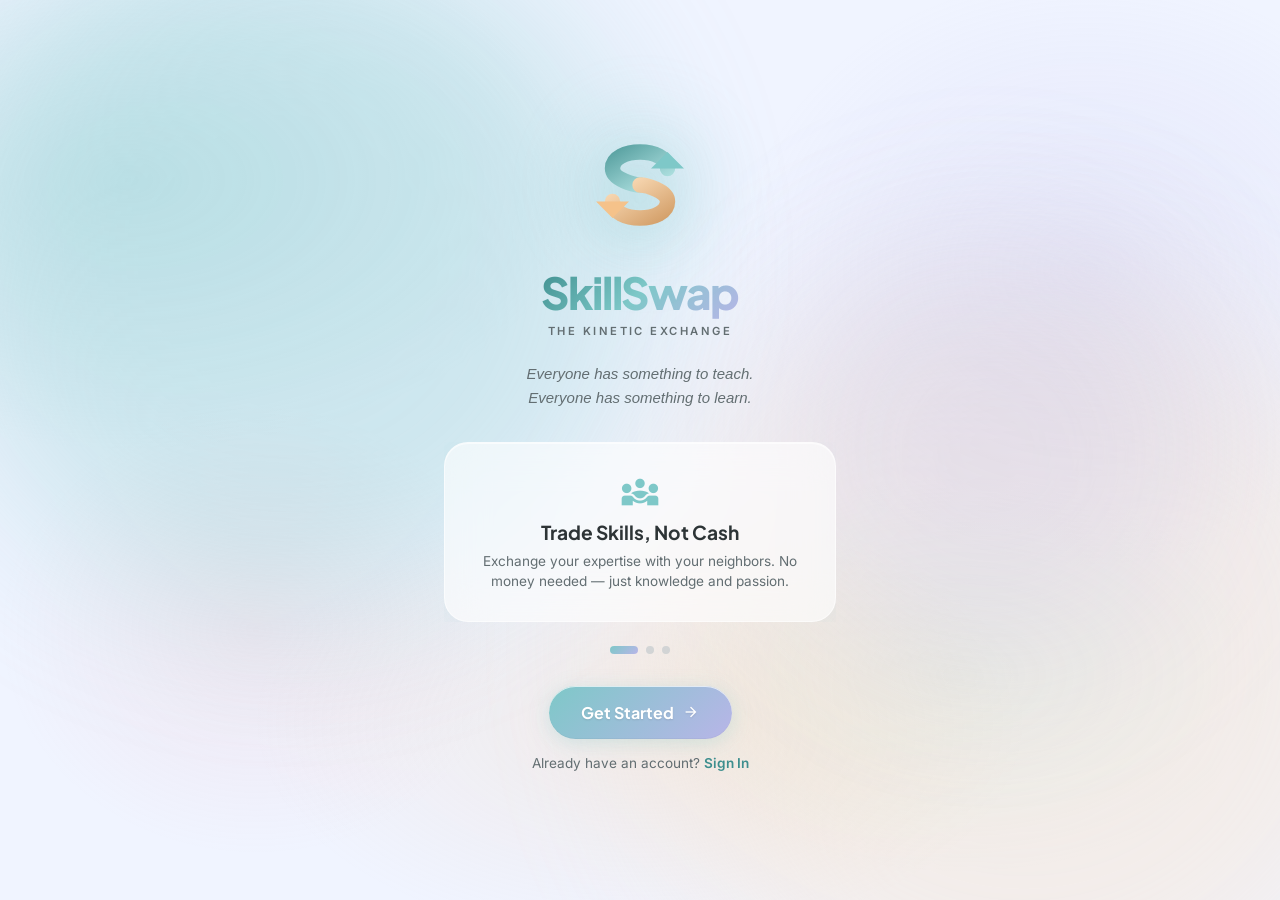
==== commit 99ea79e9: "done commit" ====
--- a/index.html
+++ b/index.html
@@ -220,11 +220,12 @@
             <div class="profile-setup-form">
                 <div class="photo-upload-area">
                     <div class="photo-placeholder" id="profile-photo-preview">
-                        <img src="https://lh3.googleusercontent.com/aida-public/[base64]" alt="Profile photo"/>
+                        <img src="https://lh3.googleusercontent.com/aida-public/[base64]" alt="Profile photo" loading="lazy"/>
                     </div>
                     <button class="btn-photo-edit" aria-label="Change photo">
                         <span class="material-symbols-outlined" style="font-variation-settings: 'FILL' 1;">photo_camera</span>
                     </button>
+                    <input type="file" id="photo-file-input" accept="image/*" style="display:none;"/>
                 </div>
 
                 <div class="form-group">
@@ -340,6 +341,53 @@
                     <span class="material-symbols-outlined">notifications</span>
                     <span class="notification-badge" id="notif-badge">3</span>
                 </button>
+                <!-- Notification Panel -->
+                <div class="notification-panel" id="notification-panel">
+                    <div class="notif-header">
+                        <h3>Notifications</h3>
+                        <button class="btn-icon-sm" id="notif-mark-read" aria-label="Mark all read">
+                            <span class="material-symbols-outlined">done_all</span>
+                        </button>
+                    </div>
+                    <div class="notif-list">
+                        <div class="notif-item notif-unread" data-action="swaps">
+                            <div class="notif-icon notif-icon-swap">
+                                <span class="material-symbols-outlined" style="font-variation-settings: 'FILL' 1;">handshake</span>
+                            </div>
+                            <div class="notif-content">
+                                <p class="notif-text"><strong>Alex</strong> sent you a swap request for <strong>Guitar ↔ Design</strong></p>
+                                <span class="notif-time">2 min ago</span>
+                            </div>
+                        </div>
+                        <div class="notif-item notif-unread" data-action="swaps">
+                            <div class="notif-icon notif-icon-match">
+                                <span class="material-symbols-outlined" style="font-variation-settings: 'FILL' 1;">bolt</span>
+                            </div>
+                            <div class="notif-content">
+                                <p class="notif-text"><strong>New match!</strong> Maya is a 92% match for Photography</p>
+                                <span class="notif-time">15 min ago</span>
+                            </div>
+                        </div>
+                        <div class="notif-item" data-action="profile">
+                            <div class="notif-icon notif-icon-review">
+                                <span class="material-symbols-outlined" style="font-variation-settings: 'FILL' 1;">star</span>
+                            </div>
+                            <div class="notif-content">
+                                <p class="notif-text"><strong>Alex</strong> left you a 5-star review!</p>
+                                <span class="notif-time">1 hour ago</span>
+                            </div>
+                        </div>
+                        <div class="notif-item" data-action="home">
+                            <div class="notif-icon notif-icon-system">
+                                <span class="material-symbols-outlined" style="font-variation-settings: 'FILL' 1;">tips_and_updates</span>
+                            </div>
+                            <div class="notif-content">
+                                <p class="notif-text">Welcome to SkillSwap! Complete your profile to find matches.</p>
+                                <span class="notif-time">2 hours ago</span>
+                            </div>
+                        </div>
+                    </div>
+                </div>
             </div>
         </header>
 
@@ -642,6 +690,10 @@
                         The Coffee Bean
                     </div>
                 </div>
+
+                <!-- Search Results -->
+                <p class="search-result-count" id="search-result-count"></p>
+                <div class="search-results-grid" id="search-results-container"></div>
             </div>
 
             <!-- ===== SWAPS TAB ===== -->
@@ -1174,9 +1226,155 @@
     </div>
 
     <!-- ============================================ -->
+    <!-- NOTIFICATION PREFERENCES MODAL                -->
+    <!-- ============================================ -->
+    <div class="modal-overlay" id="notif-prefs-modal" style="display:none;">
+        <div class="modal-card notif-prefs-card">
+            <button class="modal-close" id="close-notif-prefs" aria-label="Close">
+                <span class="material-symbols-outlined">close</span>
+            </button>
+            <h3 class="modal-title"><span class="material-symbols-outlined" style="font-variation-settings: 'FILL' 1; color: var(--primary);">notifications</span> Notification Preferences</h3>
+            <div class="notif-prefs-list">
+                <div class="notif-pref-item">
+                    <div class="notif-pref-info">
+                        <span class="material-symbols-outlined" style="font-variation-settings: 'FILL' 1;">handshake</span>
+                        <div><h4>Swap Requests</h4><p>When someone sends you a swap request</p></div>
+                    </div>
+                    <label class="toggle-switch"><input type="checkbox" class="notif-toggle" data-key="swapRequests" checked/><span class="toggle-slider"></span></label>
+                </div>
+                <div class="notif-pref-item">
+                    <div class="notif-pref-info">
+                        <span class="material-symbols-outlined" style="font-variation-settings: 'FILL' 1;">bolt</span>
+                        <div><h4>New Matches</h4><p>When a new skill match is found nearby</p></div>
+                    </div>
+                    <label class="toggle-switch"><input type="checkbox" class="notif-toggle" data-key="newMatches" checked/><span class="toggle-slider"></span></label>
+                </div>
+                <div class="notif-pref-item">
+                    <div class="notif-pref-info">
+                        <span class="material-symbols-outlined" style="font-variation-settings: 'FILL' 1;">chat</span>
+                        <div><h4>Messages</h4><p>When you receive a new message</p></div>
+                    </div>
+                    <label class="toggle-switch"><input type="checkbox" class="notif-toggle" data-key="messages" checked/><span class="toggle-slider"></span></label>
+                </div>
+                <div class="notif-pref-item">
+                    <div class="notif-pref-info">
+                        <span class="material-symbols-outlined" style="font-variation-settings: 'FILL' 1;">star</span>
+                        <div><h4>Reviews</h4><p>When someone leaves you a review</p></div>
+                    </div>
+                    <label class="toggle-switch"><input type="checkbox" class="notif-toggle" data-key="reviews" checked/><span class="toggle-slider"></span></label>
+                </div>
+                <div class="notif-pref-item">
+                    <div class="notif-pref-info">
+                        <span class="material-symbols-outlined" style="font-variation-settings: 'FILL' 1;">tips_and_updates</span>
+                        <div><h4>System Updates</h4><p>App updates, tips, and announcements</p></div>
+                    </div>
+                    <label class="toggle-switch"><input type="checkbox" class="notif-toggle" data-key="systemUpdates" checked/><span class="toggle-slider"></span></label>
+                </div>
+            </div>
+            <button class="btn-primary btn-lg btn-full" id="btn-save-notif-prefs">
+                <span>Save Preferences</span>
+                <span class="material-symbols-outlined">check</span>
+            </button>
+        </div>
+    </div>
+
+    <!-- ============================================ -->
+    <!-- COMMUNITY GUIDELINES MODAL                    -->
+    <!-- ============================================ -->
+    <div class="modal-overlay" id="guidelines-modal" style="display:none;">
+        <div class="modal-card guidelines-card">
+            <button class="modal-close" id="close-guidelines" aria-label="Close">
+                <span class="material-symbols-outlined">close</span>
+            </button>
+            <h3 class="modal-title"><span class="material-symbols-outlined" style="font-variation-settings: 'FILL' 1; color: var(--primary);">gavel</span> Community Guidelines</h3>
+            <div class="guidelines-list">
+                <div class="guideline-item">
+                    <div class="guideline-icon" style="background: linear-gradient(135deg, var(--primary), var(--primary-container));">
+                        <span class="material-symbols-outlined" style="font-variation-settings: 'FILL' 1;">diversity_3</span>
+                    </div>
+                    <div>
+                        <h4>Respect Everyone</h4>
+                        <p>Treat all members with kindness and respect regardless of background, skill level, or experience. Discrimination or harassment of any kind is not tolerated.</p>
+                    </div>
+                </div>
+                <div class="guideline-item">
+                    <div class="guideline-icon" style="background: linear-gradient(135deg, var(--secondary), var(--secondary-container));">
+                        <span class="material-symbols-outlined" style="font-variation-settings: 'FILL' 1;">shield</span>
+                    </div>
+                    <div>
+                        <h4>Stay Safe</h4>
+                        <p>Always meet in public places for in-person swaps. Share your location with a trusted friend. Trust your instincts — if something feels off, it probably is.</p>
+                    </div>
+                </div>
+                <div class="guideline-item">
+                    <div class="guideline-icon" style="background: linear-gradient(135deg, var(--accent-lavender), var(--accent-lavender-light));">
+                        <span class="material-symbols-outlined" style="font-variation-settings: 'FILL' 1;">balance</span>
+                    </div>
+                    <div>
+                        <h4>Fair Exchange</h4>
+                        <p>Honor your commitments. Prepare for sessions. Put in equal effort — a swap works best when both sides contribute meaningfully.</p>
+                    </div>
+                </div>
+                <div class="guideline-item">
+                    <div class="guideline-icon" style="background: linear-gradient(135deg, var(--tertiary), var(--tertiary-container));">
+                        <span class="material-symbols-outlined" style="font-variation-settings: 'FILL' 1;">schedule</span>
+                    </div>
+                    <div>
+                        <h4>No-Shows Policy</h4>
+                        <p>Respect other people's time. If you can't make it, cancel at least 24 hours in advance. Repeated no-shows may result in account restrictions.</p>
+                    </div>
+                </div>
+                <div class="guideline-item">
+                    <div class="guideline-icon" style="background: linear-gradient(135deg, var(--accent-mint), var(--accent-mint-dim));">
+                        <span class="material-symbols-outlined" style="font-variation-settings: 'FILL' 1;">flag</span>
+                    </div>
+                    <div>
+                        <h4>Report Issues</h4>
+                        <p>If you experience any inappropriate behavior, safety concerns, or policy violations, report them immediately. All reports are reviewed within 24 hours.</p>
+                    </div>
+                </div>
+            </div>
+        </div>
+    </div>
+
+    <!-- ============================================ -->
+    <!-- REPORT ISSUE MODAL                            -->
+    <!-- ============================================ -->
+    <div class="modal-overlay" id="report-modal" style="display:none;">
+        <div class="modal-card report-card">
+            <button class="modal-close" id="close-report-modal" aria-label="Close">
+                <span class="material-symbols-outlined">close</span>
+            </button>
+            <h3 class="modal-title"><span class="material-symbols-outlined" style="font-variation-settings: 'FILL' 1; color: var(--error);">flag</span> Report an Issue</h3>
+            <div class="report-form">
+                <div class="form-group">
+                    <label class="form-label" for="report-type">Issue Type</label>
+                    <select class="form-select" id="report-type">
+                        <option value="bug">Bug / Technical Issue</option>
+                        <option value="safety">Safety Concern</option>
+                        <option value="user">Report a User</option>
+                        <option value="content">Inappropriate Content</option>
+                        <option value="other">Other</option>
+                    </select>
+                </div>
+                <div class="form-group">
+                    <label class="form-label" for="report-description">Description</label>
+                    <textarea class="form-textarea" id="report-description" placeholder="Please describe the issue in detail..." rows="4"></textarea>
+                </div>
+                <p class="report-note"><span class="material-symbols-outlined" style="font-size: 14px;">info</span> Your report is confidential. We'll review it within 24 hours.</p>
+            </div>
+            <button class="btn-primary btn-lg btn-full" id="btn-submit-report">
+                <span>Submit Report</span>
+                <span class="material-symbols-outlined">send</span>
+            </button>
+        </div>
+    </div>
+
+    <!-- ============================================ -->
     <!-- TOAST NOTIFICATION                            -->
     <!-- ============================================ -->
     <div class="toast" id="toast-notification">
+        <span class="material-symbols-outlined toast-icon" id="toast-icon">info</span>
         <span id="toast-message">Action completed!</span>
     </div>
 
